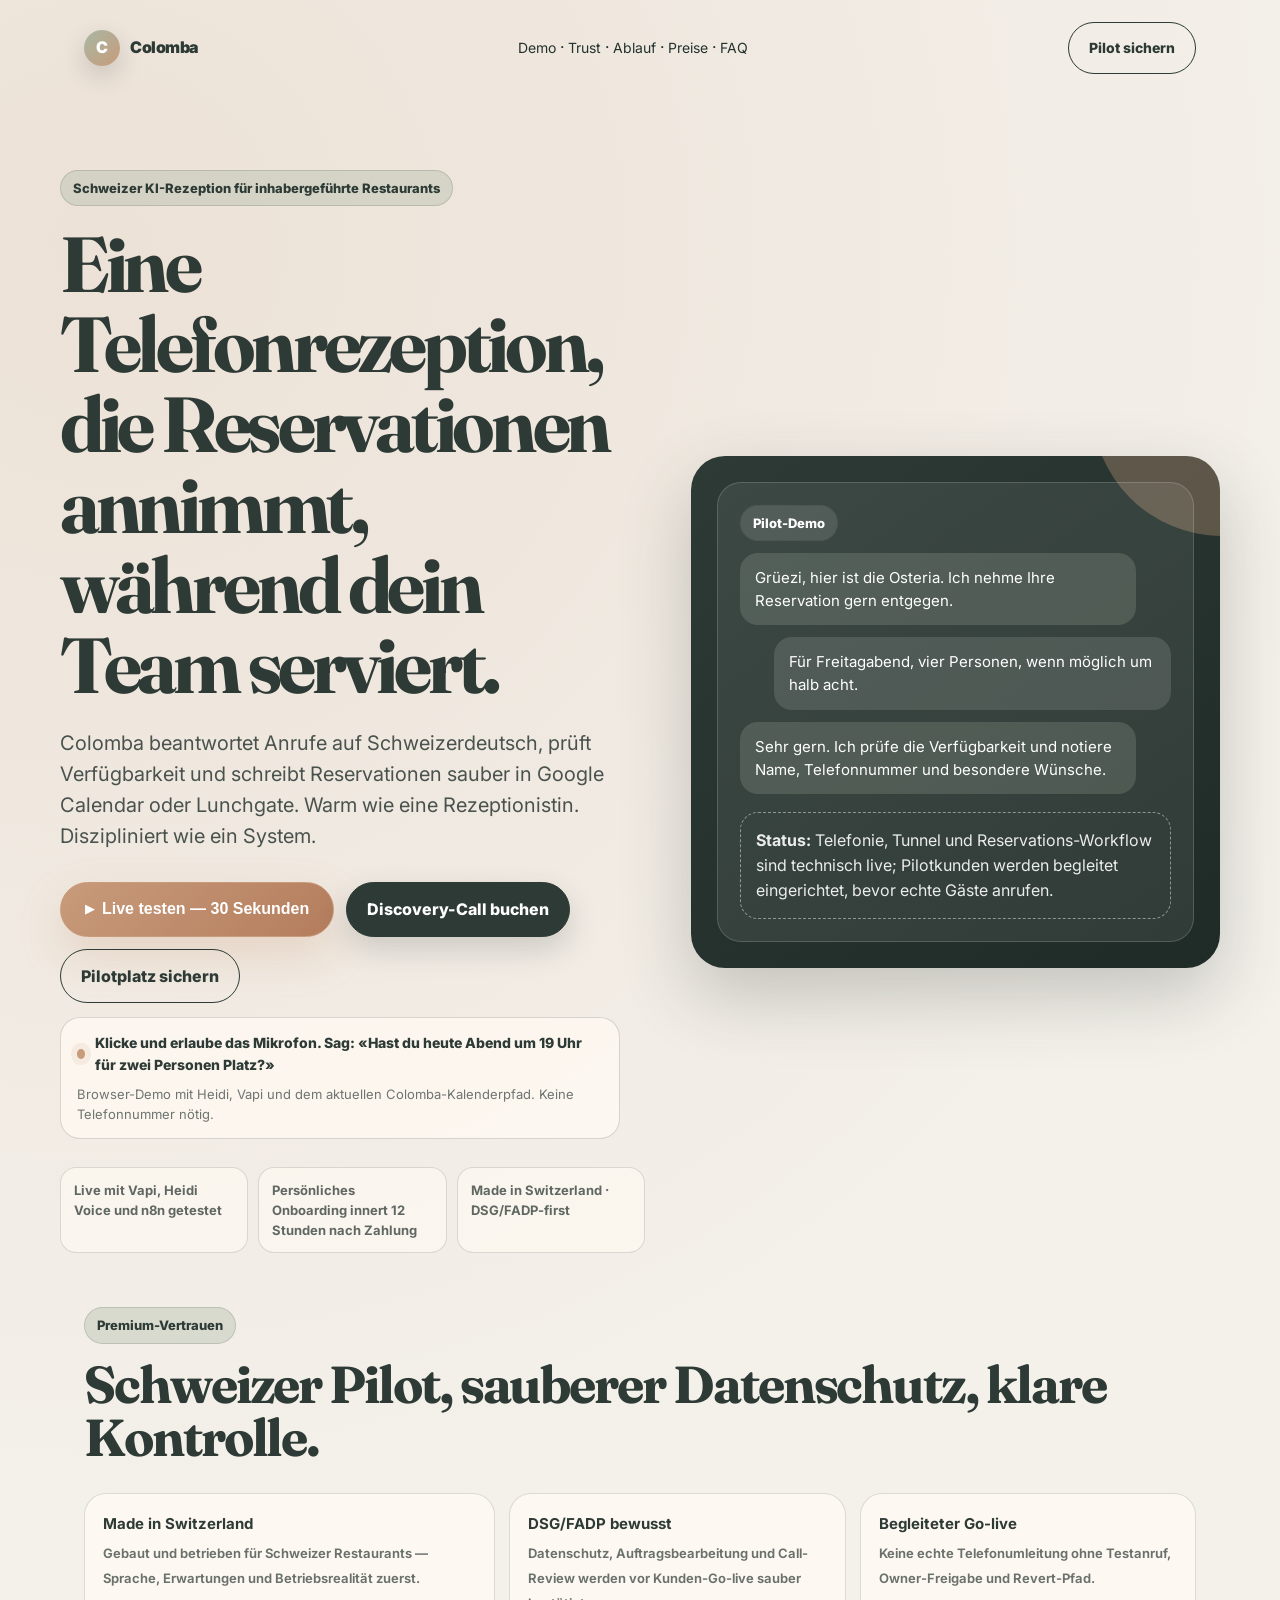
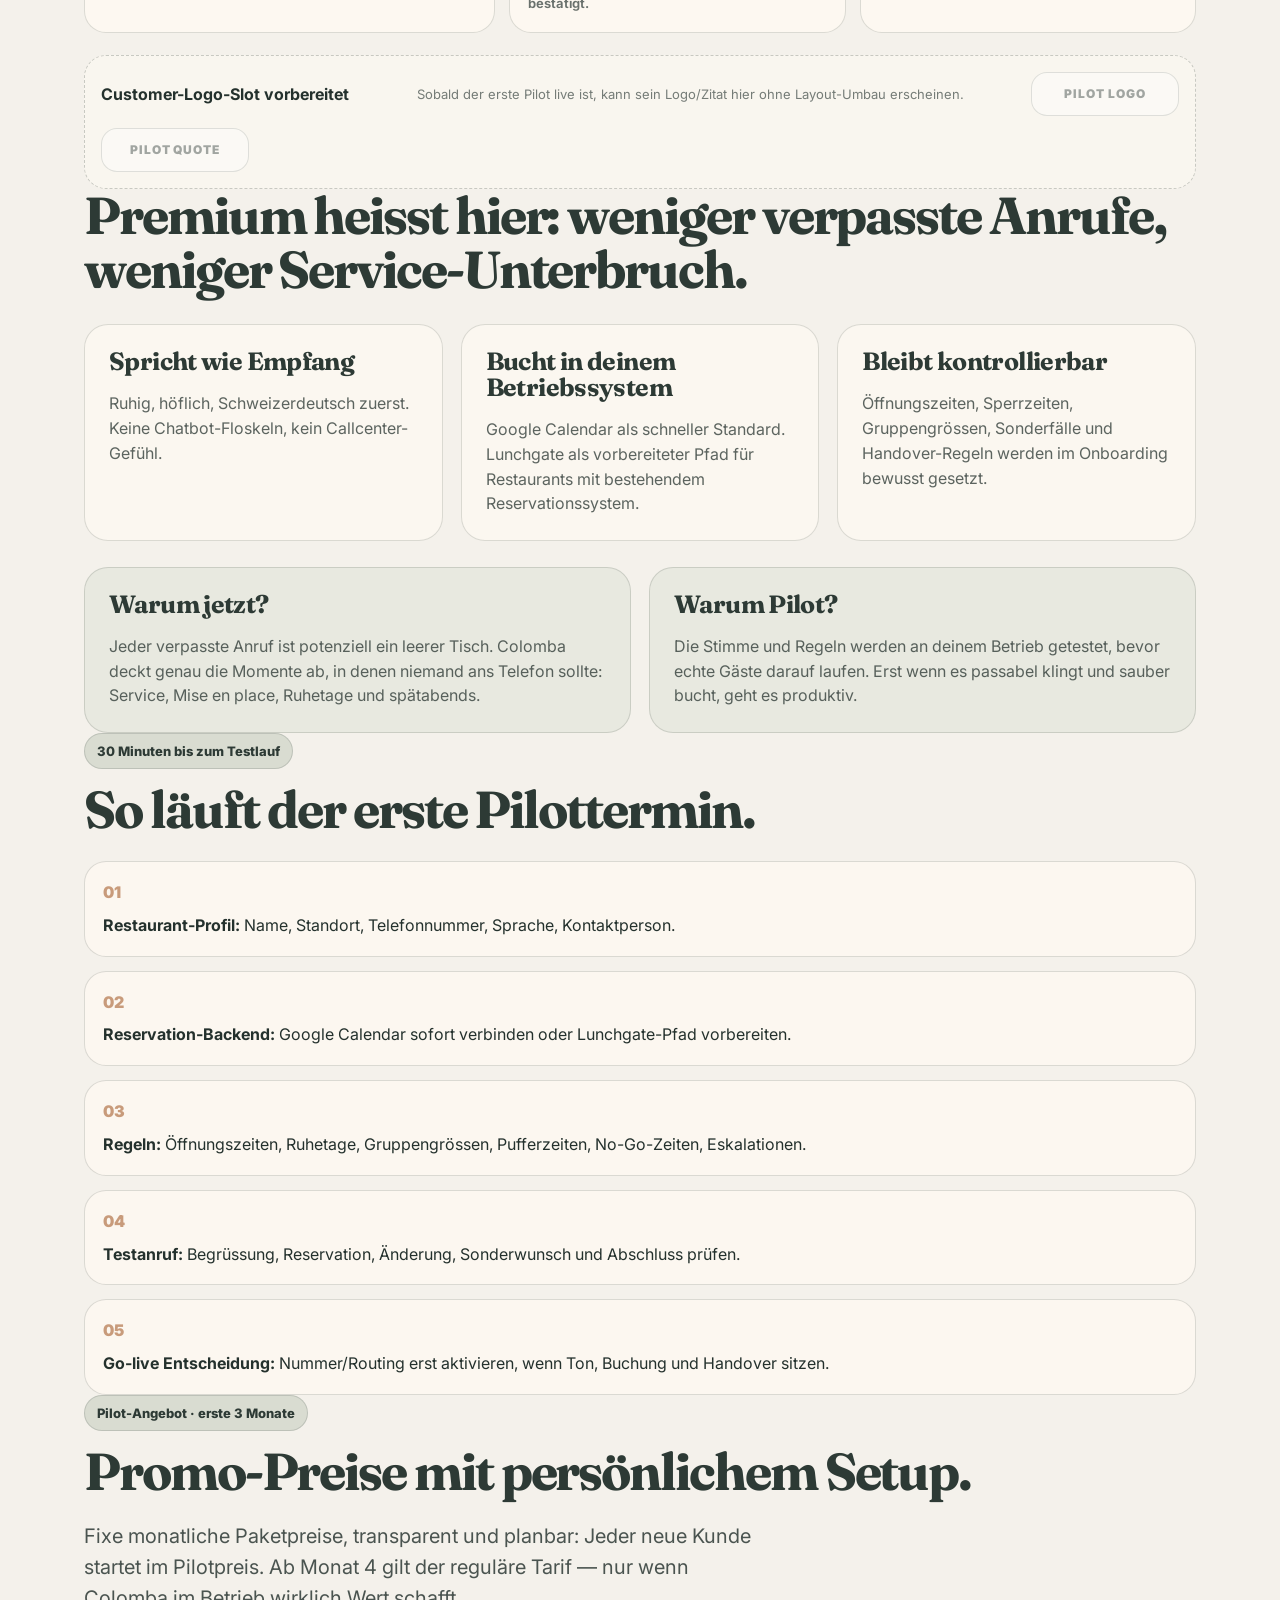
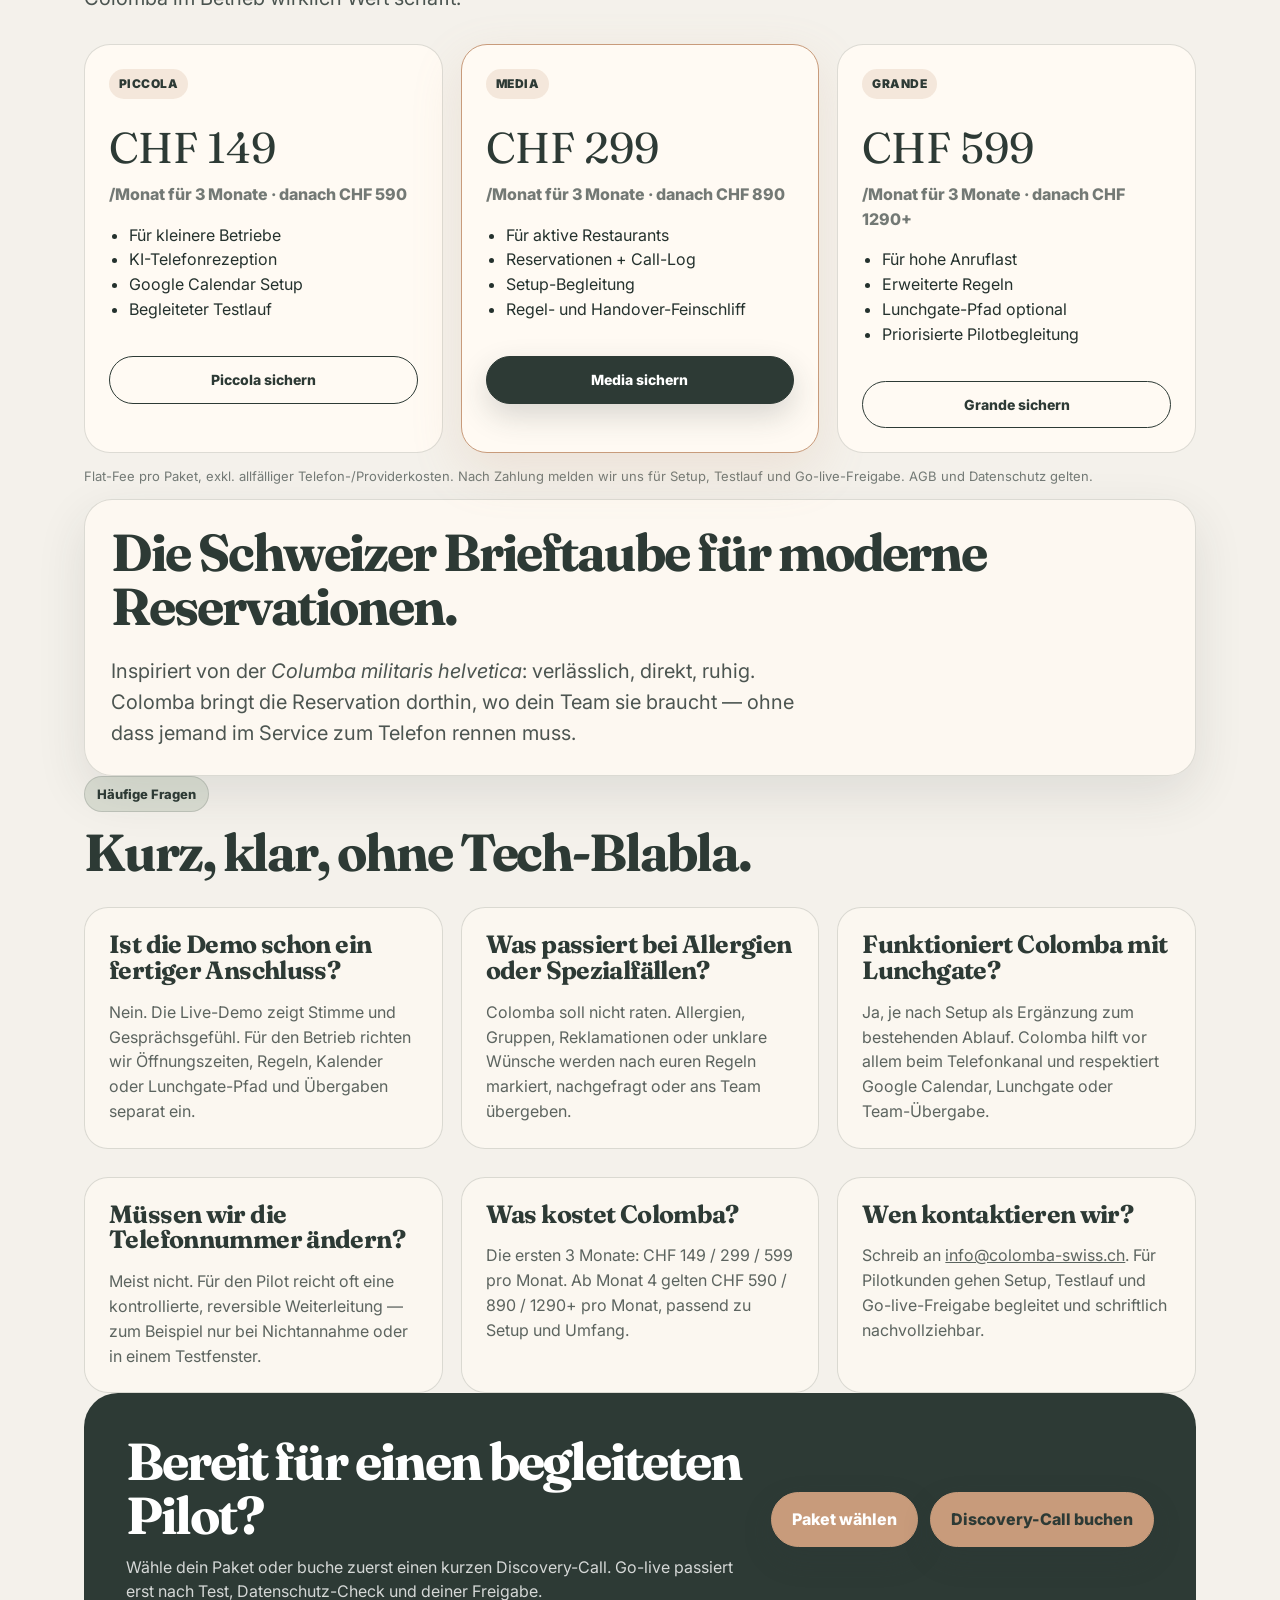
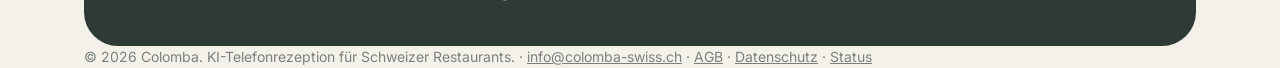
==== index.html @ 6e1f3db4 "Polish landing trust FAQ and pricing copy" ====
<!doctype html>
<html lang="de-CH">
<head>
  <meta charset="utf-8" />
  <meta name="viewport" content="width=device-width, initial-scale=1" />
  <title>Colomba — Premium KI-Telefonrezeption für Schweizer Restaurants</title>
  <meta name="description" content="Colomba nimmt Restaurant-Anrufe auf Schweizerdeutsch entgegen, prüft Verfügbarkeit und bucht Reservationen direkt in Google Calendar oder Lunchgate. Schweizer Premium-Pilot für Gastgeber." />
  <meta property="og:title" content="Colomba — Schweizer Telefonrezeption, die Reservationen annimmt" />
  <meta property="og:description" content="KI-Telefonrezeption für Schweizer Restaurants: Schweizerdeutsch, warm, direkt in deinen Kalender." />
  <meta property="og:type" content="website" />
  <link rel="preconnect" href="https://fonts.googleapis.com">
  <link rel="preconnect" href="https://fonts.gstatic.com" crossorigin>
  <link href="https://fonts.googleapis.com/css2?family=Fraunces:opsz,wght@9..144,600;9..144,700&family=Inter:wght@400;500;600;700;800&display=swap" rel="stylesheet">
  <style>
    :root{--sage:#A8B8A3;--terracotta:#C89B7B;--mist:#F4F1EB;--forest:#2D3A35;--ink:#24312d;--paper:#fffaf3;--line:rgba(45,58,53,.16);--gold:#d7b98a}
    *{box-sizing:border-box} html{scroll-behavior:smooth} body{margin:0;background:radial-gradient(circle at 8% 5%,rgba(200,155,123,.18),transparent 28%),var(--mist);color:var(--ink);font-family:Inter,system-ui,-apple-system,Segoe UI,sans-serif;line-height:1.55} a{color:inherit}.wrap{max-width:1160px;margin:0 auto;padding:0 24px}.nav{display:flex;align-items:center;justify-content:space-between;padding:22px 0}.brand{display:flex;gap:10px;align-items:center;font-weight:900;color:var(--forest);letter-spacing:-.03em}.mark{width:36px;height:36px;border-radius:50%;background:linear-gradient(135deg,var(--sage),var(--terracotta));display:grid;place-items:center;color:white;box-shadow:0 10px 24px rgba(45,58,53,.18)}.nav a{font-size:14px;text-decoration:none}.btn{display:inline-flex;align-items:center;justify-content:center;border:1px solid var(--forest);background:var(--forest);color:#fff;border-radius:999px;padding:14px 20px;font-weight:800;text-decoration:none;box-shadow:0 12px 30px rgba(45,58,53,.18)}.btn.secondary{background:transparent;color:var(--forest);box-shadow:none}.btn.light{background:var(--paper);color:var(--forest);border-color:var(--paper)}.hero{padding:74px 0 54px}.grid{display:grid;grid-template-columns:1.05fr .95fr;gap:46px;align-items:center}.eyebrow{display:inline-block;background:rgba(168,184,163,.36);border:1px solid var(--line);border-radius:999px;padding:7px 12px;font-weight:800;font-size:13px;color:var(--forest)}h1,h2,h3{font-family:Fraunces,Georgia,serif;color:var(--forest);line-height:1.03;margin:0}h1{font-size:clamp(44px,7vw,78px);letter-spacing:-.055em;margin-top:18px}h2{font-size:clamp(32px,4.5vw,52px);letter-spacing:-.04em}h3{font-size:25px;letter-spacing:-.025em}.lead{font-size:20px;max-width:690px;margin:22px 0 0;color:rgba(36,49,45,.82)}.actions{display:flex;gap:12px;flex-wrap:wrap;margin-top:30px}.trust{display:grid;grid-template-columns:repeat(3,1fr);gap:10px;margin-top:28px}.trust span{border:1px solid var(--line);background:rgba(255,250,243,.62);border-radius:16px;padding:12px 13px;font-size:13px;font-weight:700;color:rgba(36,49,45,.72)}.card{background:rgba(255,250,243,.78);border:1px solid var(--line);border-radius:28px;box-shadow:0 18px 50px rgba(45,58,53,.11);padding:26px}.phone{background:linear-gradient(145deg,var(--forest),#1f2b27);color:#fff;border-radius:34px;padding:26px;position:relative;overflow:hidden;box-shadow:0 28px 70px rgba(45,58,53,.24)}.phone:before{content:"";position:absolute;inset:-35% -25% auto auto;width:260px;height:260px;background:rgba(200,155,123,.34);border-radius:50%}.screen{position:relative;background:rgba(255,255,255,.08);border:1px solid rgba(255,255,255,.16);border-radius:24px;padding:22px}.bubble{padding:13px 15px;border-radius:18px;margin:12px 0;max-width:92%;font-size:15px}.bot{background:rgba(168,184,163,.22)}.guest{background:rgba(255,255,255,.12);margin-left:auto}.live{margin-top:18px;padding:15px;border:1px dashed rgba(255,255,255,.45);border-radius:18px;color:rgba(255,255,255,.9)}section{padding:58px 0}.split{display:grid;grid-template-columns:repeat(3,1fr);gap:18px;margin-top:28px}.feature{background:rgba(255,250,243,.66);border:1px solid var(--line);border-radius:24px;padding:24px}.feature p,.price p{margin-bottom:0;color:rgba(36,49,45,.74)}.proof{display:grid;grid-template-columns:1fr 1fr;gap:18px;margin-top:26px}.proof .feature{background:rgba(168,184,163,.15)}.pricing{display:grid;grid-template-columns:repeat(3,1fr);gap:18px;margin-top:30px}.price{background:var(--paper);border:1px solid var(--line);border-radius:26px;padding:24px;position:relative}.price .btn{width:100%;margin-top:18px;padding:12px 14px;font-size:14px}.price.pop{border-color:var(--terracotta);box-shadow:0 18px 50px rgba(200,155,123,.18)}.tag{display:inline-block;border-radius:999px;background:rgba(200,155,123,.2);padding:6px 10px;font-size:12px;font-weight:900;color:var(--forest);text-transform:uppercase;letter-spacing:.04em}.amount{font-family:Fraunces,Georgia,serif;font-size:43px;color:var(--forest);margin:16px 0 0}.after{font-weight:800;color:rgba(36,49,45,.64)}ul{padding-left:20px}.cta{background:var(--forest);color:#fff;border-radius:34px;padding:42px;display:grid;grid-template-columns:1fr auto;gap:24px;align-items:center}.cta h2{color:#fff}.cta p{color:rgba(255,255,255,.8);margin:12px 0 0}.cta .btn{background:var(--terracotta);border-color:var(--terracotta)}footer{padding:34px 0;color:rgba(36,49,45,.58);font-size:14px}.fine{font-size:13px;color:rgba(36,49,45,.62)}.steps{counter-reset:s;display:grid;gap:14px;margin-top:24px}.step{background:rgba(255,250,243,.7);border:1px solid var(--line);border-radius:22px;padding:18px}.step:before{counter-increment:s;content:"0" counter(s);font-weight:900;color:var(--terracotta);display:block;margin-bottom:8px}.trust-ribbon{display:grid;grid-template-columns:1.1fr .9fr .9fr;gap:14px;margin-top:28px}.trust-tile{border:1px solid var(--line);background:rgba(255,250,243,.8);border-radius:22px;padding:18px}.trust-tile strong{display:block;color:var(--forest);font-size:15px;margin-bottom:5px}.trust-tile span{font-size:13px;color:rgba(36,49,45,.68);font-weight:650}.logo-strip{margin-top:22px;border:1px dashed rgba(45,58,53,.24);background:rgba(255,250,243,.48);border-radius:22px;padding:16px;display:flex;gap:12px;align-items:center;justify-content:space-between;flex-wrap:wrap}.logo-slot{min-width:148px;min-height:44px;border-radius:16px;border:1px solid rgba(45,58,53,.14);display:grid;place-items:center;color:rgba(36,49,45,.42);font-weight:900;font-size:12px;text-transform:uppercase;letter-spacing:.08em;background:rgba(255,255,255,.4)}
    .demo-btn{background:linear-gradient(135deg,var(--terracotta),#b47d5d);border-color:var(--terracotta);gap:8px;padding:17px 24px;font-size:16px;box-shadow:0 18px 42px rgba(200,155,123,.28)}.demo-btn:before{content:"▶";font-size:12px}.demo-btn[disabled]{opacity:.68;cursor:not-allowed}.live-demo-panel{margin-top:14px;border:1px solid rgba(45,58,53,.18);background:rgba(255,250,243,.74);border-radius:20px;padding:14px 16px;max-width:560px}.live-demo-status{display:flex;align-items:center;gap:10px;font-size:14px;font-weight:800;color:var(--forest)}.live-demo-dot{width:10px;height:10px;border-radius:50%;background:var(--terracotta);box-shadow:0 0 0 6px rgba(200,155,123,.12)}.live-demo-panel[data-state="listening"] .live-demo-dot,.live-demo-panel[data-state="speaking"] .live-demo-dot{background:#3f8f6b;box-shadow:0 0 0 6px rgba(63,143,107,.15);animation:pulse 1.2s infinite}.live-demo-panel[data-state="error"] .live-demo-dot{background:#b96555}.live-demo-help{margin:8px 0 0;font-size:13px;color:rgba(36,49,45,.66)}.live-demo-stop{display:none;margin-top:10px;border:0;background:transparent;color:var(--forest);font-weight:900;text-decoration:underline;cursor:pointer}.live-demo-panel[data-active="true"] .live-demo-stop{display:inline-flex}@keyframes pulse{0%{transform:scale(.92);opacity:.72}50%{transform:scale(1.18);opacity:1}100%{transform:scale(.92);opacity:.72}}
@media(max-width:850px){.grid,.split,.pricing,.cta,.proof,.trust,.trust-ribbon{grid-template-columns:1fr}.nav{gap:14px}.navlinks{display:none}.hero{padding-top:36px}.cta{padding:28px}.wrap{padding:0 18px}}
  </style>
</head>
<body>
  <div class="wrap"><nav class="nav" aria-label="Navigation"><div class="brand"><span class="mark">C</span><span>Colomba</span></div><div class="navlinks"><a href="#demo">Demo</a> · <a href="#trust">Trust</a> · <a href="#ablauf">Ablauf</a> · <a href="#preise">Preise</a> · <a href="#faq">FAQ</a></div><a class="btn secondary" href="#preise">Pilot sichern</a></nav></div>
  <main>
    <header class="hero wrap"><div class="grid"><div><span class="eyebrow">Schweizer KI-Rezeption für inhabergeführte Restaurants</span><h1>Eine Telefonrezeption, die Reservationen annimmt, während dein Team serviert.</h1><p class="lead">Colomba beantwortet Anrufe auf Schweizerdeutsch, prüft Verfügbarkeit und schreibt Reservationen sauber in Google Calendar oder Lunchgate. Warm wie eine Rezeptionistin. Diszipliniert wie ein System.</p><div class="actions"><button class="btn demo-btn" id="heidi-demo-button" type="button" aria-controls="heidi-demo-panel">Live testen — 30 Sekunden</button><a class="btn" href="mailto:info@colomba-swiss.ch?subject=Discovery-Call%20Colomba">Discovery-Call buchen</a><a class="btn secondary" href="#preise">Pilotplatz sichern</a></div><div class="live-demo-panel" id="heidi-demo-panel" data-state="idle" data-active="false" aria-live="polite"><div class="live-demo-status"><span class="live-demo-dot" aria-hidden="true"></span><span id="heidi-demo-status">Klicke und erlaube das Mikrofon. Sag: «Hast du heute Abend um 19 Uhr für zwei Personen Platz?»</span></div><p class="live-demo-help" id="heidi-demo-help">Browser-Demo mit Heidi, Vapi und dem aktuellen Colomba-Kalenderpfad. Keine Telefonnummer nötig.</p><button class="live-demo-stop" id="heidi-demo-stop" type="button">Gespräch beenden</button></div><div class="trust"><span>Live mit Vapi, Heidi Voice und n8n getestet</span><span>Persönliches Onboarding innert 12 Stunden nach Zahlung</span><span>Made in Switzerland · DSG/FADP-first</span></div></div><div class="phone" id="demo"><div class="screen"><span class="eyebrow" style="background:rgba(255,255,255,.12);color:white">Pilot-Demo</span><div class="bubble bot">Grüezi, hier ist die Osteria. Ich nehme Ihre Reservation gern entgegen.</div><div class="bubble guest">Für Freitagabend, vier Personen, wenn möglich um halb acht.</div><div class="bubble bot">Sehr gern. Ich prüfe die Verfügbarkeit und notiere Name, Telefonnummer und besondere Wünsche.</div><div class="live"><strong>Status:</strong> Telefonie, Tunnel und Reservations-Workflow sind technisch live; Pilotkunden werden begleitet eingerichtet, bevor echte Gäste anrufen.</div></div></div></div></header>
    <section class="wrap" id="trust"><span class="eyebrow">Premium-Vertrauen</span><h2 style="margin-top:14px">Schweizer Pilot, sauberer Datenschutz, klare Kontrolle.</h2><div class="trust-ribbon"><div class="trust-tile"><strong>Made in Switzerland</strong><span>Gebaut und betrieben für Schweizer Restaurants — Sprache, Erwartungen und Betriebsrealität zuerst.</span></div><div class="trust-tile"><strong>DSG/FADP bewusst</strong><span>Datenschutz, Auftragsbearbeitung und Call-Review werden vor Kunden-Go-live sauber bestätigt.</span></div><div class="trust-tile"><strong>Begleiteter Go-live</strong><span>Keine echte Telefonumleitung ohne Testanruf, Owner-Freigabe und Revert-Pfad.</span></div></div><div class="logo-strip"><strong>Customer-Logo-Slot vorbereitet</strong><span class="fine">Sobald der erste Pilot live ist, kann sein Logo/Zitat hier ohne Layout-Umbau erscheinen.</span><div class="logo-slot">Pilot Logo</div><div class="logo-slot">Pilot Quote</div></div></section>
    <section class="wrap"><h2>Premium heisst hier: weniger verpasste Anrufe, weniger Service-Unterbruch.</h2><div class="split"><article class="feature"><h3>Spricht wie Empfang</h3><p>Ruhig, höflich, Schweizerdeutsch zuerst. Keine Chatbot-Floskeln, kein Callcenter-Gefühl.</p></article><article class="feature"><h3>Bucht in deinem Betriebssystem</h3><p>Google Calendar als schneller Standard. Lunchgate als vorbereiteter Pfad für Restaurants mit bestehendem Reservationssystem.</p></article><article class="feature"><h3>Bleibt kontrollierbar</h3><p>Öffnungszeiten, Sperrzeiten, Gruppengrössen, Sonderfälle und Handover-Regeln werden im Onboarding bewusst gesetzt.</p></article></div><div class="proof"><article class="feature"><h3>Warum jetzt?</h3><p>Jeder verpasste Anruf ist potenziell ein leerer Tisch. Colomba deckt genau die Momente ab, in denen niemand ans Telefon sollte: Service, Mise en place, Ruhetage und spätabends.</p></article><article class="feature"><h3>Warum Pilot?</h3><p>Die Stimme und Regeln werden an deinem Betrieb getestet, bevor echte Gäste darauf laufen. Erst wenn es passabel klingt und sauber bucht, geht es produktiv.</p></article></div></section>
    <section class="wrap" id="ablauf"><span class="eyebrow">30 Minuten bis zum Testlauf</span><h2 style="margin-top:14px">So läuft der erste Pilottermin.</h2><div class="steps"><div class="step"><strong>Restaurant-Profil:</strong> Name, Standort, Telefonnummer, Sprache, Kontaktperson.</div><div class="step"><strong>Reservation-Backend:</strong> Google Calendar sofort verbinden oder Lunchgate-Pfad vorbereiten.</div><div class="step"><strong>Regeln:</strong> Öffnungszeiten, Ruhetage, Gruppengrössen, Pufferzeiten, No-Go-Zeiten, Eskalationen.</div><div class="step"><strong>Testanruf:</strong> Begrüssung, Reservation, Änderung, Sonderwunsch und Abschluss prüfen.</div><div class="step"><strong>Go-live Entscheidung:</strong> Nummer/Routing erst aktivieren, wenn Ton, Buchung und Handover sitzen.</div></div></section>
    <section class="wrap" id="preise"><span class="eyebrow">Pilot-Angebot · erste 3 Monate</span><h2 style="margin-top:14px">Promo-Preise mit persönlichem Setup.</h2><p class="lead">Fixe monatliche Paketpreise, transparent und planbar: Jeder neue Kunde startet im Pilotpreis. Ab Monat 4 gilt der reguläre Tarif — nur wenn Colomba im Betrieb wirklich Wert schafft.</p><div class="pricing"><article class="price"><span class="tag">Piccola</span><div class="amount">CHF 149</div><div class="after">/Monat für 3 Monate · danach CHF 590</div><ul><li>Für kleinere Betriebe</li><li>KI-Telefonrezeption</li><li>Google Calendar Setup</li><li>Begleiteter Testlauf</li></ul><a class="btn secondary" href="https://buy.stripe.com/7sYcN5gR2aaqaNc4cI1gs0e" target="_blank" rel="noopener">Piccola sichern</a></article><article class="price pop"><span class="tag">Media</span><div class="amount">CHF 299</div><div class="after">/Monat für 3 Monate · danach CHF 890</div><ul><li>Für aktive Restaurants</li><li>Reservationen + Call-Log</li><li>Setup-Begleitung</li><li>Regel- und Handover-Feinschliff</li></ul><a class="btn" href="https://buy.stripe.com/5kQeVdeIU2HY08yaB61gs0f" target="_blank" rel="noopener">Media sichern</a></article><article class="price"><span class="tag">Grande</span><div class="amount">CHF 599</div><div class="after">/Monat für 3 Monate · danach CHF 1290+</div><ul><li>Für hohe Anruflast</li><li>Erweiterte Regeln</li><li>Lunchgate-Pfad optional</li><li>Priorisierte Pilotbegleitung</li></ul><a class="btn secondary" href="https://buy.stripe.com/14AdR9dEQeqG2gG10w1gs0g" target="_blank" rel="noopener">Grande sichern</a></article></div><p class="fine">Flat-Fee pro Paket, exkl. allfälliger Telefon-/Providerkosten. Nach Zahlung melden wir uns für Setup, Testlauf und Go-live-Freigabe. AGB und Datenschutz gelten.</p></section>
    <section class="wrap"><div class="card"><h2>Die Schweizer Brieftaube für moderne Reservationen.</h2><p class="lead">Inspiriert von der <em>Columba militaris helvetica</em>: verlässlich, direkt, ruhig. Colomba bringt die Reservation dorthin, wo dein Team sie braucht — ohne dass jemand im Service zum Telefon rennen muss.</p></div></section>
    <section class="wrap" id="faq"><span class="eyebrow">Häufige Fragen</span><h2 style="margin-top:14px">Kurz, klar, ohne Tech-Blabla.</h2><div class="split"><article class="feature"><h3>Ist die Demo schon ein fertiger Anschluss?</h3><p>Nein. Die Live-Demo zeigt Stimme und Gesprächsgefühl. Für den Betrieb richten wir Öffnungszeiten, Regeln, Kalender oder Lunchgate-Pfad und Übergaben separat ein.</p></article><article class="feature"><h3>Was passiert bei Allergien oder Spezialfällen?</h3><p>Colomba soll nicht raten. Allergien, Gruppen, Reklamationen oder unklare Wünsche werden nach euren Regeln markiert, nachgefragt oder ans Team übergeben.</p></article><article class="feature"><h3>Funktioniert Colomba mit Lunchgate?</h3><p>Ja, je nach Setup als Ergänzung zum bestehenden Ablauf. Colomba hilft vor allem beim Telefonkanal und respektiert Google Calendar, Lunchgate oder Team-Übergabe.</p></article></div><div class="split"><article class="feature"><h3>Müssen wir die Telefonnummer ändern?</h3><p>Meist nicht. Für den Pilot reicht oft eine kontrollierte, reversible Weiterleitung — zum Beispiel nur bei Nichtannahme oder in einem Testfenster.</p></article><article class="feature"><h3>Was kostet Colomba?</h3><p>Die ersten 3 Monate: CHF 149 / 299 / 599 pro Monat. Ab Monat 4 gelten CHF 590 / 890 / 1290+ pro Monat, passend zu Setup und Umfang.</p></article><article class="feature"><h3>Wen kontaktieren wir?</h3><p>Schreib an <a href="mailto:info@colomba-swiss.ch">info@colomba-swiss.ch</a>. Für Pilotkunden gehen Setup, Testlauf und Go-live-Freigabe begleitet und schriftlich nachvollziehbar.</p></article></div></section>

    <section class="wrap" id="signup"><div class="cta"><div><h2>Bereit für einen begleiteten Pilot?</h2><p>Wähle dein Paket oder buche zuerst einen kurzen Discovery-Call. Go-live passiert erst nach Test, Datenschutz-Check und deiner Freigabe.</p></div><div style="display:flex;gap:12px;flex-wrap:wrap"><a class="btn" href="#preise">Paket wählen</a><a class="btn light" href="mailto:info@colomba-swiss.ch?subject=Discovery-Call%20Colomba">Discovery-Call buchen</a></div></div></section>
  </main>
  <footer class="wrap">© 2026 Colomba. KI-Telefonrezeption für Schweizer Restaurants. · <a href="mailto:info@colomba-swiss.ch">info@colomba-swiss.ch</a> · <a href="/terms.html">AGB</a> · <a href="/privacy.html">Datenschutz</a> · <a href="/status.json">Status</a></footer>

  <script type="module">
    const heidiDemo = {
      publicKey: "8d065b4e-8f73-4b01-955c-3bca8c531499",
      assistantId: "630471c0-3dcd-49b3-8314-a276550b9c93",
      sdkUrl: "https://esm.sh/@vapi-ai/web@2.5.2?bundle"
    };
    const panel = document.getElementById("heidi-demo-panel");
    const button = document.getElementById("heidi-demo-button");
    const stopButton = document.getElementById("heidi-demo-stop");
    const statusText = document.getElementById("heidi-demo-status");
    const helpText = document.getElementById("heidi-demo-help");
    let vapi = null;
    let active = false;
    const setDemoState = (state, message, help, isActive = active) => {
      panel.dataset.state = state;
      panel.dataset.active = String(isActive);
      statusText.textContent = message;
      if (help) helpText.textContent = help;
      button.disabled = state === "loading";
      button.textContent = isActive ? "Demo läuft — Gespräch beenden" : "Live testen — 30 Sekunden";
    };
    const fallback = () => {
      active = false;
      setDemoState("error", "Demo kommt gleich wieder online.", "Falls dein Browser kein Mikrofon freigibt: info@colomba-swiss.ch — wir schalten dir die Live-Demo persönlich frei.", false);
    };
    const loadVapi = async () => {
      if (!window.isSecureContext || !navigator.mediaDevices?.getUserMedia) throw new Error("MicrophoneUnavailable");
      const module = await import(heidiDemo.sdkUrl);
      const Vapi = module.default;
      const client = new Vapi(heidiDemo.publicKey);
      client.on("call-start", () => {
        active = true;
        setDemoState("listening", "Heidi ist verbunden und hört zu.", "Frag nach einem Tisch — zum Beispiel heute um 19 Uhr für zwei Personen.", true);
      });
      client.on("speech-start", () => setDemoState("speaking", "Heidi antwortet gerade.", "Du kannst danach direkt weiterreden.", true));
      client.on("speech-end", () => setDemoState("listening", "Heidi hört wieder zu.", "Frag nach Verfügbarkeit, Uhrzeit oder einer Reservation.", true));
      client.on("call-end", () => {
        active = false;
        setDemoState("idle", "Demo beendet. Du kannst Heidi jederzeit erneut testen.", "Für echte Pilotkunden wird der Ablauf im Onboarding auf deinen Betrieb eingestellt.", false);
      });
      client.on("error", fallback);
      return client;
    };
    const startDemo = async () => {
      if (active && vapi) { vapi.stop(); return; }
      setDemoState("loading", "Mikrofon wird geöffnet…", "Bitte Browser-Mikrofon erlauben, wenn die Abfrage erscheint.", false);
      try {
        vapi ||= await loadVapi();
        await vapi.start(heidiDemo.assistantId, { variableValues: { source: "landing_web_demo", locale: "de-CH" } });
      } catch (_) { fallback(); }
    };
    button?.addEventListener("click", startDemo);
    stopButton?.addEventListener("click", () => vapi?.stop());
    window.addEventListener("pagehide", () => { try { vapi?.stop(); } catch (_) {} });
  </script>
</body></html>
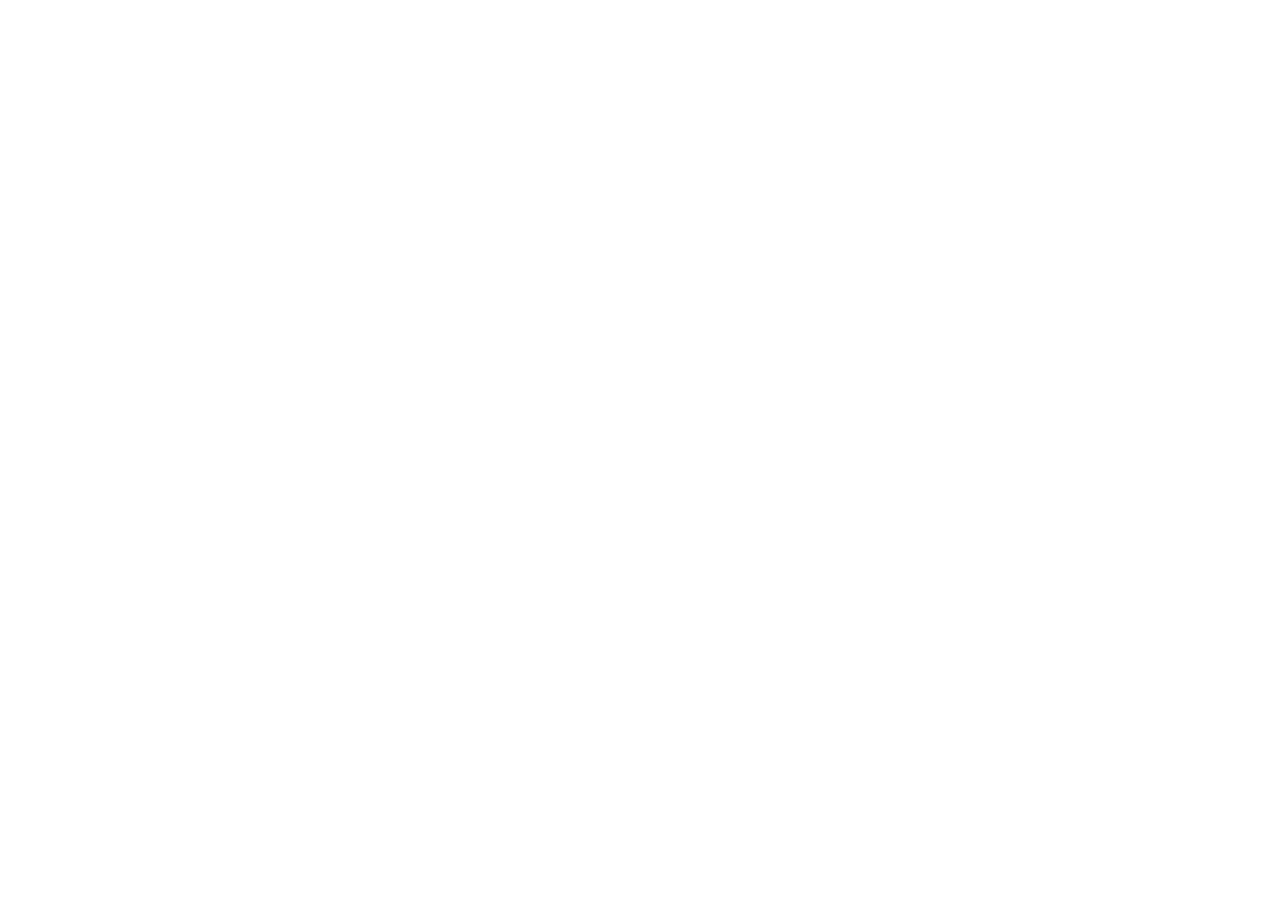
==== commit a4d3e37b: "Take site content offline; serve bare placeholder (temporary hold) Replace the marketing site with a" ====
--- a/index.html
+++ b/index.html
@@ -1,91 +1,10 @@
 <!doctype html>
-<html lang="de-CH">
+<html lang="en">
 <head>
-  <meta charset="utf-8" />
-  <meta name="viewport" content="width=device-width, initial-scale=1" />
-  <title>Colomba — Premium KI-Telefonrezeption für Schweizer Restaurants</title>
-  <meta name="description" content="Colomba nimmt Restaurant-Anrufe auf Schweizerdeutsch entgegen, prüft Verfügbarkeit und bucht Reservationen direkt in Google Calendar oder Lunchgate. Schweizer Premium-Pilot für Gastgeber." />
-  <meta property="og:title" content="Colomba — Schweizer Telefonrezeption, die Reservationen annimmt" />
-  <meta property="og:description" content="KI-Telefonrezeption für Schweizer Restaurants: Schweizerdeutsch, warm, direkt in deinen Kalender." />
-  <meta property="og:type" content="website" />
-  <link rel="preconnect" href="https://fonts.googleapis.com">
-  <link rel="preconnect" href="https://fonts.gstatic.com" crossorigin>
-  <link href="https://fonts.googleapis.com/css2?family=Fraunces:opsz,wght@9..144,600;9..144,700&family=Inter:wght@400;500;600;700;800&display=swap" rel="stylesheet">
-  <style>
-    :root{--sage:#A8B8A3;--terracotta:#C89B7B;--mist:#F4F1EB;--forest:#2D3A35;--ink:#24312d;--paper:#fffaf3;--line:rgba(45,58,53,.16);--gold:#d7b98a}
-    *{box-sizing:border-box} html{scroll-behavior:smooth} body{margin:0;background:radial-gradient(circle at 8% 5%,rgba(200,155,123,.18),transparent 28%),var(--mist);color:var(--ink);font-family:Inter,system-ui,-apple-system,Segoe UI,sans-serif;line-height:1.55} a{color:inherit}.wrap{max-width:1160px;margin:0 auto;padding:0 24px}.nav{display:flex;align-items:center;justify-content:space-between;padding:22px 0}.brand{display:flex;gap:10px;align-items:center;font-weight:900;color:var(--forest);letter-spacing:-.03em}.mark{width:36px;height:36px;border-radius:50%;background:linear-gradient(135deg,var(--sage),var(--terracotta));display:grid;place-items:center;color:white;box-shadow:0 10px 24px rgba(45,58,53,.18)}.nav a{font-size:14px;text-decoration:none}.btn{display:inline-flex;align-items:center;justify-content:center;border:1px solid var(--forest);background:var(--forest);color:#fff;border-radius:999px;padding:14px 20px;font-weight:800;text-decoration:none;box-shadow:0 12px 30px rgba(45,58,53,.18)}.btn.secondary{background:transparent;color:var(--forest);box-shadow:none}.btn.light{background:var(--paper);color:var(--forest);border-color:var(--paper)}.hero{padding:74px 0 54px}.grid{display:grid;grid-template-columns:1.05fr .95fr;gap:46px;align-items:center}.eyebrow{display:inline-block;background:rgba(168,184,163,.36);border:1px solid var(--line);border-radius:999px;padding:7px 12px;font-weight:800;font-size:13px;color:var(--forest)}h1,h2,h3{font-family:Fraunces,Georgia,serif;color:var(--forest);line-height:1.03;margin:0}h1{font-size:clamp(44px,7vw,78px);letter-spacing:-.055em;margin-top:18px}h2{font-size:clamp(32px,4.5vw,52px);letter-spacing:-.04em}h3{font-size:25px;letter-spacing:-.025em}.lead{font-size:20px;max-width:690px;margin:22px 0 0;color:rgba(36,49,45,.82)}.actions{display:flex;gap:12px;flex-wrap:wrap;margin-top:30px}.trust{display:grid;grid-template-columns:repeat(3,1fr);gap:10px;margin-top:28px}.trust span{border:1px solid var(--line);background:rgba(255,250,243,.62);border-radius:16px;padding:12px 13px;font-size:13px;font-weight:700;color:rgba(36,49,45,.72)}.card{background:rgba(255,250,243,.78);border:1px solid var(--line);border-radius:28px;box-shadow:0 18px 50px rgba(45,58,53,.11);padding:26px}.phone{background:linear-gradient(145deg,var(--forest),#1f2b27);color:#fff;border-radius:34px;padding:26px;position:relative;overflow:hidden;box-shadow:0 28px 70px rgba(45,58,53,.24)}.phone:before{content:"";position:absolute;inset:-35% -25% auto auto;width:260px;height:260px;background:rgba(200,155,123,.34);border-radius:50%}.screen{position:relative;background:rgba(255,255,255,.08);border:1px solid rgba(255,255,255,.16);border-radius:24px;padding:22px}.bubble{padding:13px 15px;border-radius:18px;margin:12px 0;max-width:92%;font-size:15px}.bot{background:rgba(168,184,163,.22)}.guest{background:rgba(255,255,255,.12);margin-left:auto}.live{margin-top:18px;padding:15px;border:1px dashed rgba(255,255,255,.45);border-radius:18px;color:rgba(255,255,255,.9)}section{padding:58px 0}.split{display:grid;grid-template-columns:repeat(3,1fr);gap:18px;margin-top:28px}.feature{background:rgba(255,250,243,.66);border:1px solid var(--line);border-radius:24px;padding:24px}.feature p,.price p{margin-bottom:0;color:rgba(36,49,45,.74)}.proof{display:grid;grid-template-columns:1fr 1fr;gap:18px;margin-top:26px}.proof .feature{background:rgba(168,184,163,.15)}.pricing{display:grid;grid-template-columns:repeat(3,1fr);gap:18px;margin-top:30px}.price{background:var(--paper);border:1px solid var(--line);border-radius:26px;padding:24px;position:relative}.price .btn{width:100%;margin-top:18px;padding:12px 14px;font-size:14px}.price.pop{border-color:var(--terracotta);box-shadow:0 18px 50px rgba(200,155,123,.18)}.tag{display:inline-block;border-radius:999px;background:rgba(200,155,123,.2);padding:6px 10px;font-size:12px;font-weight:900;color:var(--forest);text-transform:uppercase;letter-spacing:.04em}.amount{font-family:Fraunces,Georgia,serif;font-size:43px;color:var(--forest);margin:16px 0 0}.after{font-weight:800;color:rgba(36,49,45,.64)}ul{padding-left:20px}.cta{background:var(--forest);color:#fff;border-radius:34px;padding:42px;display:grid;grid-template-columns:1fr auto;gap:24px;align-items:center}.cta h2{color:#fff}.cta p{color:rgba(255,255,255,.8);margin:12px 0 0}.cta .btn{background:var(--terracotta);border-color:var(--terracotta)}footer{padding:34px 0;color:rgba(36,49,45,.58);font-size:14px}.fine{font-size:13px;color:rgba(36,49,45,.62)}.steps{counter-reset:s;display:grid;gap:14px;margin-top:24px}.step{background:rgba(255,250,243,.7);border:1px solid var(--line);border-radius:22px;padding:18px}.step:before{counter-increment:s;content:"0" counter(s);font-weight:900;color:var(--terracotta);display:block;margin-bottom:8px}.trust-ribbon{display:grid;grid-template-columns:1.1fr .9fr .9fr;gap:14px;margin-top:28px}.trust-tile{border:1px solid var(--line);background:rgba(255,250,243,.8);border-radius:22px;padding:18px}.trust-tile strong{display:block;color:var(--forest);font-size:15px;margin-bottom:5px}.trust-tile span{font-size:13px;color:rgba(36,49,45,.68);font-weight:650}.logo-strip{margin-top:22px;border:1px dashed rgba(45,58,53,.24);background:rgba(255,250,243,.48);border-radius:22px;padding:16px;display:flex;gap:12px;align-items:center;justify-content:space-between;flex-wrap:wrap}.logo-slot{min-width:148px;min-height:44px;border-radius:16px;border:1px solid rgba(45,58,53,.14);display:grid;place-items:center;color:rgba(36,49,45,.42);font-weight:900;font-size:12px;text-transform:uppercase;letter-spacing:.08em;background:rgba(255,255,255,.4)}
-    .demo-btn{background:linear-gradient(135deg,var(--terracotta),#b47d5d);border-color:var(--terracotta);gap:8px;padding:17px 24px;font-size:16px;box-shadow:0 18px 42px rgba(200,155,123,.28)}.demo-btn:before{content:"▶";font-size:12px}.demo-btn[disabled]{opacity:.68;cursor:not-allowed}.live-demo-panel{margin-top:14px;border:1px solid rgba(45,58,53,.18);background:rgba(255,250,243,.74);border-radius:20px;padding:14px 16px;max-width:560px}.live-demo-status{display:flex;align-items:center;gap:10px;font-size:14px;font-weight:800;color:var(--forest)}.live-demo-dot{width:10px;height:10px;border-radius:50%;background:var(--terracotta);box-shadow:0 0 0 6px rgba(200,155,123,.12)}.live-demo-panel[data-state="listening"] .live-demo-dot,.live-demo-panel[data-state="speaking"] .live-demo-dot{background:#3f8f6b;box-shadow:0 0 0 6px rgba(63,143,107,.15);animation:pulse 1.2s infinite}.live-demo-panel[data-state="error"] .live-demo-dot{background:#b96555}.live-demo-help{margin:8px 0 0;font-size:13px;color:rgba(36,49,45,.66)}.live-demo-stop{display:none;margin-top:10px;border:0;background:transparent;color:var(--forest);font-weight:900;text-decoration:underline;cursor:pointer}.live-demo-panel[data-active="true"] .live-demo-stop{display:inline-flex}@keyframes pulse{0%{transform:scale(.92);opacity:.72}50%{transform:scale(1.18);opacity:1}100%{transform:scale(.92);opacity:.72}}
-@media(max-width:850px){.grid,.split,.pricing,.cta,.proof,.trust,.trust-ribbon{grid-template-columns:1fr}.nav{gap:14px}.navlinks{display:none}.hero{padding-top:36px}.cta{padding:28px}.wrap{padding:0 18px}}
-  </style>
+<meta charset="utf-8">
+<meta name="viewport" content="width=device-width, initial-scale=1">
+<meta name="robots" content="noindex, nofollow">
+<title></title>
 </head>
-<body>
-  <div class="wrap"><nav class="nav" aria-label="Navigation"><div class="brand"><span class="mark">C</span><span>Colomba</span></div><div class="navlinks"><a href="#demo">Demo</a> · <a href="#trust">Trust</a> · <a href="#ablauf">Ablauf</a> · <a href="#preise">Preise</a> · <a href="#faq">FAQ</a></div><a class="btn secondary" href="#preise">Pilot sichern</a></nav></div>
-  <main>
-    <header class="hero wrap"><div class="grid"><div><span class="eyebrow">Schweizer KI-Rezeption für inhabergeführte Restaurants</span><h1>Eine Telefonrezeption, die Reservationen annimmt, während dein Team serviert.</h1><p class="lead">Colomba beantwortet Anrufe auf Schweizerdeutsch, prüft Verfügbarkeit und schreibt Reservationen sauber in Google Calendar oder Lunchgate. Warm wie eine Rezeptionistin. Diszipliniert wie ein System.</p><div class="actions"><button class="btn demo-btn" id="heidi-demo-button" type="button" aria-controls="heidi-demo-panel">Live testen — 30 Sekunden</button><a class="btn" href="mailto:info@colomba-swiss.ch?subject=Discovery-Call%20Colomba">Discovery-Call buchen</a><a class="btn secondary" href="#preise">Pilotplatz sichern</a></div><div class="live-demo-panel" id="heidi-demo-panel" data-state="idle" data-active="false" aria-live="polite"><div class="live-demo-status"><span class="live-demo-dot" aria-hidden="true"></span><span id="heidi-demo-status">Klicke und erlaube das Mikrofon. Sag: «Hast du heute Abend um 19 Uhr für zwei Personen Platz?»</span></div><p class="live-demo-help" id="heidi-demo-help">Browser-Demo mit Heidi, Vapi und dem aktuellen Colomba-Kalenderpfad. Keine Telefonnummer nötig.</p><button class="live-demo-stop" id="heidi-demo-stop" type="button">Gespräch beenden</button></div><div class="trust"><span>Live mit Vapi, Heidi Voice und n8n getestet</span><span>Persönliches Onboarding innert 12 Stunden nach Zahlung</span><span>Made in Switzerland · DSG/FADP-first</span></div></div><div class="phone" id="demo"><div class="screen"><span class="eyebrow" style="background:rgba(255,255,255,.12);color:white">Pilot-Demo</span><div class="bubble bot">Grüezi, hier ist die Osteria. Ich nehme Ihre Reservation gern entgegen.</div><div class="bubble guest">Für Freitagabend, vier Personen, wenn möglich um halb acht.</div><div class="bubble bot">Sehr gern. Ich prüfe die Verfügbarkeit und notiere Name, Telefonnummer und besondere Wünsche.</div><div class="live"><strong>Status:</strong> Telefonie, Tunnel und Reservations-Workflow sind technisch live; Pilotkunden werden begleitet eingerichtet, bevor echte Gäste anrufen.</div></div></div></div></header>
-    <section class="wrap" id="trust"><span class="eyebrow">Premium-Vertrauen</span><h2 style="margin-top:14px">Schweizer Pilot, sauberer Datenschutz, klare Kontrolle.</h2><div class="trust-ribbon"><div class="trust-tile"><strong>Made in Switzerland</strong><span>Gebaut und betrieben für Schweizer Restaurants — Sprache, Erwartungen und Betriebsrealität zuerst.</span></div><div class="trust-tile"><strong>DSG/FADP bewusst</strong><span>Datenschutz, Auftragsbearbeitung und Call-Review werden vor Kunden-Go-live sauber bestätigt.</span></div><div class="trust-tile"><strong>Begleiteter Go-live</strong><span>Keine echte Telefonumleitung ohne Testanruf, Owner-Freigabe und Revert-Pfad.</span></div></div><div class="logo-strip"><strong>Customer-Logo-Slot vorbereitet</strong><span class="fine">Sobald der erste Pilot live ist, kann sein Logo/Zitat hier ohne Layout-Umbau erscheinen.</span><div class="logo-slot">Pilot Logo</div><div class="logo-slot">Pilot Quote</div></div></section>
-    <section class="wrap"><h2>Premium heisst hier: weniger verpasste Anrufe, weniger Service-Unterbruch.</h2><div class="split"><article class="feature"><h3>Spricht wie Empfang</h3><p>Ruhig, höflich, Schweizerdeutsch zuerst. Keine Chatbot-Floskeln, kein Callcenter-Gefühl.</p></article><article class="feature"><h3>Bucht in deinem Betriebssystem</h3><p>Google Calendar als schneller Standard. Lunchgate als vorbereiteter Pfad für Restaurants mit bestehendem Reservationssystem.</p></article><article class="feature"><h3>Bleibt kontrollierbar</h3><p>Öffnungszeiten, Sperrzeiten, Gruppengrössen, Sonderfälle und Handover-Regeln werden im Onboarding bewusst gesetzt.</p></article></div><div class="proof"><article class="feature"><h3>Warum jetzt?</h3><p>Jeder verpasste Anruf ist potenziell ein leerer Tisch. Colomba deckt genau die Momente ab, in denen niemand ans Telefon sollte: Service, Mise en place, Ruhetage und spätabends.</p></article><article class="feature"><h3>Warum Pilot?</h3><p>Die Stimme und Regeln werden an deinem Betrieb getestet, bevor echte Gäste darauf laufen. Erst wenn es passabel klingt und sauber bucht, geht es produktiv.</p></article></div></section>
-    <section class="wrap" id="ablauf"><span class="eyebrow">30 Minuten bis zum Testlauf</span><h2 style="margin-top:14px">So läuft der erste Pilottermin.</h2><div class="steps"><div class="step"><strong>Restaurant-Profil:</strong> Name, Standort, Telefonnummer, Sprache, Kontaktperson.</div><div class="step"><strong>Reservation-Backend:</strong> Google Calendar sofort verbinden oder Lunchgate-Pfad vorbereiten.</div><div class="step"><strong>Regeln:</strong> Öffnungszeiten, Ruhetage, Gruppengrössen, Pufferzeiten, No-Go-Zeiten, Eskalationen.</div><div class="step"><strong>Testanruf:</strong> Begrüssung, Reservation, Änderung, Sonderwunsch und Abschluss prüfen.</div><div class="step"><strong>Go-live Entscheidung:</strong> Nummer/Routing erst aktivieren, wenn Ton, Buchung und Handover sitzen.</div></div></section>
-    <section class="wrap" id="preise"><span class="eyebrow">Pilot-Angebot · erste 3 Monate</span><h2 style="margin-top:14px">Promo-Preise mit persönlichem Setup.</h2><p class="lead">Fixe monatliche Paketpreise, transparent und planbar: Jeder neue Kunde startet im Pilotpreis. Ab Monat 4 gilt der reguläre Tarif — nur wenn Colomba im Betrieb wirklich Wert schafft.</p><div class="pricing"><article class="price"><span class="tag">Piccola</span><div class="amount">CHF 149</div><div class="after">/Monat für 3 Monate · danach CHF 590</div><ul><li>Für kleinere Betriebe</li><li>KI-Telefonrezeption</li><li>Google Calendar Setup</li><li>Begleiteter Testlauf</li></ul><a class="btn secondary" href="https://buy.stripe.com/7sYcN5gR2aaqaNc4cI1gs0e" target="_blank" rel="noopener">Piccola sichern</a></article><article class="price pop"><span class="tag">Media</span><div class="amount">CHF 299</div><div class="after">/Monat für 3 Monate · danach CHF 890</div><ul><li>Für aktive Restaurants</li><li>Reservationen + Call-Log</li><li>Setup-Begleitung</li><li>Regel- und Handover-Feinschliff</li></ul><a class="btn" href="https://buy.stripe.com/5kQeVdeIU2HY08yaB61gs0f" target="_blank" rel="noopener">Media sichern</a></article><article class="price"><span class="tag">Grande</span><div class="amount">CHF 599</div><div class="after">/Monat für 3 Monate · danach CHF 1290+</div><ul><li>Für hohe Anruflast</li><li>Erweiterte Regeln</li><li>Lunchgate-Pfad optional</li><li>Priorisierte Pilotbegleitung</li></ul><a class="btn secondary" href="https://buy.stripe.com/14AdR9dEQeqG2gG10w1gs0g" target="_blank" rel="noopener">Grande sichern</a></article></div><p class="fine">Flat-Fee pro Paket, exkl. allfälliger Telefon-/Providerkosten. Nach Zahlung melden wir uns für Setup, Testlauf und Go-live-Freigabe. AGB und Datenschutz gelten.</p></section>
-    <section class="wrap"><div class="card"><h2>Die Schweizer Brieftaube für moderne Reservationen.</h2><p class="lead">Inspiriert von der <em>Columba militaris helvetica</em>: verlässlich, direkt, ruhig. Colomba bringt die Reservation dorthin, wo dein Team sie braucht — ohne dass jemand im Service zum Telefon rennen muss.</p></div></section>
-    <section class="wrap" id="faq"><span class="eyebrow">Häufige Fragen</span><h2 style="margin-top:14px">Kurz, klar, ohne Tech-Blabla.</h2><div class="split"><article class="feature"><h3>Ist die Demo schon ein fertiger Anschluss?</h3><p>Nein. Die Live-Demo zeigt Stimme und Gesprächsgefühl. Für den Betrieb richten wir Öffnungszeiten, Regeln, Kalender oder Lunchgate-Pfad und Übergaben separat ein.</p></article><article class="feature"><h3>Was passiert bei Allergien oder Spezialfällen?</h3><p>Colomba soll nicht raten. Allergien, Gruppen, Reklamationen oder unklare Wünsche werden nach euren Regeln markiert, nachgefragt oder ans Team übergeben.</p></article><article class="feature"><h3>Funktioniert Colomba mit Lunchgate?</h3><p>Ja, je nach Setup als Ergänzung zum bestehenden Ablauf. Colomba hilft vor allem beim Telefonkanal und respektiert Google Calendar, Lunchgate oder Team-Übergabe.</p></article></div><div class="split"><article class="feature"><h3>Müssen wir die Telefonnummer ändern?</h3><p>Meist nicht. Für den Pilot reicht oft eine kontrollierte, reversible Weiterleitung — zum Beispiel nur bei Nichtannahme oder in einem Testfenster.</p></article><article class="feature"><h3>Was kostet Colomba?</h3><p>Die ersten 3 Monate: CHF 149 / 299 / 599 pro Monat. Ab Monat 4 gelten CHF 590 / 890 / 1290+ pro Monat, passend zu Setup und Umfang.</p></article><article class="feature"><h3>Wen kontaktieren wir?</h3><p>Schreib an <a href="mailto:info@colomba-swiss.ch">info@colomba-swiss.ch</a>. Für Pilotkunden gehen Setup, Testlauf und Go-live-Freigabe begleitet und schriftlich nachvollziehbar.</p></article></div></section>
-
-    <section class="wrap" id="signup"><div class="cta"><div><h2>Bereit für einen begleiteten Pilot?</h2><p>Wähle dein Paket oder buche zuerst einen kurzen Discovery-Call. Go-live passiert erst nach Test, Datenschutz-Check und deiner Freigabe.</p></div><div style="display:flex;gap:12px;flex-wrap:wrap"><a class="btn" href="#preise">Paket wählen</a><a class="btn light" href="mailto:info@colomba-swiss.ch?subject=Discovery-Call%20Colomba">Discovery-Call buchen</a></div></div></section>
-  </main>
-  <footer class="wrap">© 2026 Colomba. KI-Telefonrezeption für Schweizer Restaurants. · <a href="mailto:info@colomba-swiss.ch">info@colomba-swiss.ch</a> · <a href="/terms.html">AGB</a> · <a href="/privacy.html">Datenschutz</a> · <a href="/status.json">Status</a></footer>
-
-  <script type="module">
-    const heidiDemo = {
-      publicKey: "8d065b4e-8f73-4b01-955c-3bca8c531499",
-      assistantId: "630471c0-3dcd-49b3-8314-a276550b9c93",
-      sdkUrl: "https://esm.sh/@vapi-ai/web@2.5.2?bundle"
-    };
-    const panel = document.getElementById("heidi-demo-panel");
-    const button = document.getElementById("heidi-demo-button");
-    const stopButton = document.getElementById("heidi-demo-stop");
-    const statusText = document.getElementById("heidi-demo-status");
-    const helpText = document.getElementById("heidi-demo-help");
-    let vapi = null;
-    let active = false;
-    const setDemoState = (state, message, help, isActive = active) => {
-      panel.dataset.state = state;
-      panel.dataset.active = String(isActive);
-      statusText.textContent = message;
-      if (help) helpText.textContent = help;
-      button.disabled = state === "loading";
-      button.textContent = isActive ? "Demo läuft — Gespräch beenden" : "Live testen — 30 Sekunden";
-    };
-    const fallback = () => {
-      active = false;
-      setDemoState("error", "Demo kommt gleich wieder online.", "Falls dein Browser kein Mikrofon freigibt: info@colomba-swiss.ch — wir schalten dir die Live-Demo persönlich frei.", false);
-    };
-    const loadVapi = async () => {
-      if (!window.isSecureContext || !navigator.mediaDevices?.getUserMedia) throw new Error("MicrophoneUnavailable");
-      const module = await import(heidiDemo.sdkUrl);
-      const Vapi = module.default;
-      const client = new Vapi(heidiDemo.publicKey);
-      client.on("call-start", () => {
-        active = true;
-        setDemoState("listening", "Heidi ist verbunden und hört zu.", "Frag nach einem Tisch — zum Beispiel heute um 19 Uhr für zwei Personen.", true);
-      });
-      client.on("speech-start", () => setDemoState("speaking", "Heidi antwortet gerade.", "Du kannst danach direkt weiterreden.", true));
-      client.on("speech-end", () => setDemoState("listening", "Heidi hört wieder zu.", "Frag nach Verfügbarkeit, Uhrzeit oder einer Reservation.", true));
-      client.on("call-end", () => {
-        active = false;
-        setDemoState("idle", "Demo beendet. Du kannst Heidi jederzeit erneut testen.", "Für echte Pilotkunden wird der Ablauf im Onboarding auf deinen Betrieb eingestellt.", false);
-      });
-      client.on("error", fallback);
-      return client;
-    };
-    const startDemo = async () => {
-      if (active && vapi) { vapi.stop(); return; }
-      setDemoState("loading", "Mikrofon wird geöffnet…", "Bitte Browser-Mikrofon erlauben, wenn die Abfrage erscheint.", false);
-      try {
-        vapi ||= await loadVapi();
-        await vapi.start(heidiDemo.assistantId, { variableValues: { source: "landing_web_demo", locale: "de-CH" } });
-      } catch (_) { fallback(); }
-    };
-    button?.addEventListener("click", startDemo);
-    stopButton?.addEventListener("click", () => vapi?.stop());
-    window.addEventListener("pagehide", () => { try { vapi?.stop(); } catch (_) {} });
-  </script>
-</body></html>
+<body></body>
+</html>
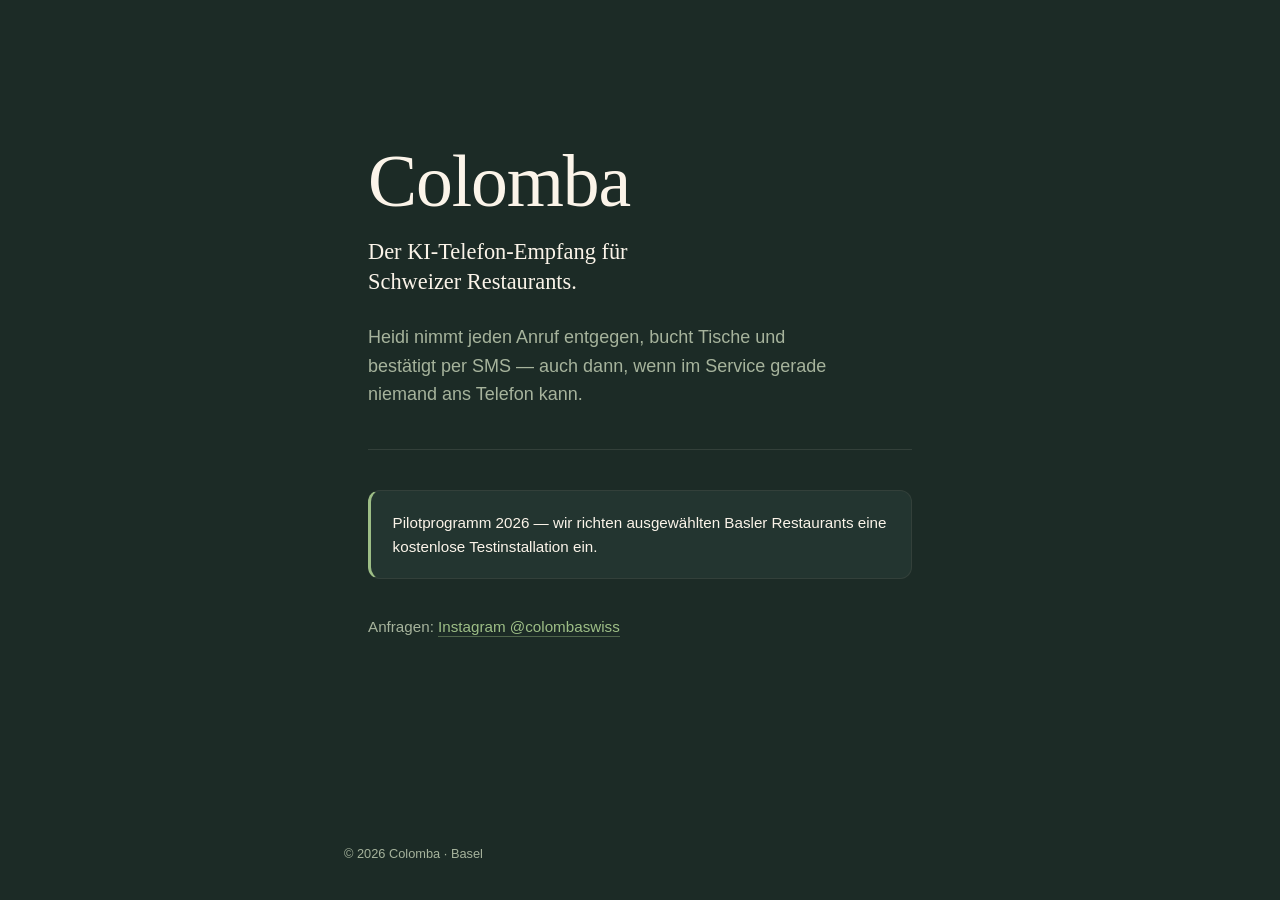
==== commit 50ffe383: "Publish the Colomba launch page Replaces the empty placeholder with a single self-contained index.ht" ====
--- a/index.html
+++ b/index.html
@@ -1,10 +1,133 @@
 <!doctype html>
-<html lang="en">
+<html lang="de-CH">
 <head>
 <meta charset="utf-8">
 <meta name="viewport" content="width=device-width, initial-scale=1">
-<meta name="robots" content="noindex, nofollow">
-<title></title>
+<title>Colomba — KI-Telefon-Empfang für Schweizer Restaurants</title>
+<meta name="description" content="Der KI-Telefon-Empfang für Schweizer Restaurants. Heidi nimmt jeden Anruf entgegen, bucht Tische und bestätigt per SMS.">
+<link rel="canonical" href="https://colomba-swiss.ch/">
+<meta property="og:type" content="website">
+<meta property="og:title" content="Colomba — KI-Telefon-Empfang für Schweizer Restaurants">
+<meta property="og:description" content="Der KI-Telefon-Empfang für Schweizer Restaurants. Heidi nimmt jeden Anruf entgegen, bucht Tische und bestätigt per SMS.">
+<meta property="og:url" content="https://colomba-swiss.ch/">
+<meta property="og:locale" content="de_CH">
+<meta name="theme-color" content="#1C2B26">
+<link rel="icon" href="data:image/svg+xml,%3Csvg xmlns='http://www.w3.org/2000/svg' viewBox='0 0 64 64'%3E%3Crect width='64' height='64' rx='14' fill='%231C2B26'/%3E%3Ctext x='32' y='45' font-family='Georgia,serif' font-size='40' fill='%23FBF4E9' text-anchor='middle'%3EC%3C/text%3E%3C/svg%3E">
+<style>
+  :root{
+    --paper:#1C2B26;
+    --ink:#FBF4E9;
+    --ink-2:#A6B39C;
+    --olive:#9DBE86;
+    --hairline:#33403A;
+    --card:#233530;
+    --serif:"Fraunces",Georgia,"Times New Roman",serif;
+    --sans:-apple-system,BlinkMacSystemFont,"Segoe UI",Inter,"Helvetica Neue",Arial,sans-serif;
+  }
+  *{box-sizing:border-box}
+  html{-webkit-text-size-adjust:100%}
+  body{
+    margin:0;
+    background:var(--paper);
+    color:var(--ink);
+    font-family:var(--sans);
+    font-size:17px;
+    line-height:1.6;
+    -webkit-font-smoothing:antialiased;
+    display:flex;
+    flex-direction:column;
+    min-height:100vh;
+  }
+  .wrap{
+    width:100%;
+    max-width:37rem;
+    margin:0 auto;
+    padding:clamp(3rem,14vh,7rem) 1.5rem 2rem;
+    flex:1 0 auto;
+  }
+  h1{
+    font-family:var(--serif);
+    font-weight:400;
+    font-size:clamp(3.2rem,13vw,4.6rem);
+    line-height:1.02;
+    letter-spacing:-0.015em;
+    margin:0;
+  }
+  .sub{
+    font-family:var(--serif);
+    font-size:clamp(1.15rem,4.4vw,1.4rem);
+    line-height:1.35;
+    color:var(--ink);
+    margin:1.1rem 0 0;
+    max-width:22ch;
+  }
+  .body{
+    color:var(--ink-2);
+    margin:1.6rem 0 0;
+    max-width:34ch;
+  }
+  .rule{
+    border:0;
+    border-top:1px solid var(--hairline);
+    margin:2.5rem 0 0;
+  }
+  .pilot{
+    margin:2.5rem 0 0;
+    padding:1.25rem 1.35rem;
+    background:var(--card);
+    border:1px solid var(--hairline);
+    border-left:3px solid var(--olive);
+    border-radius:12px;
+    font-size:0.95rem;
+    line-height:1.55;
+    color:var(--ink);
+  }
+  .contact{
+    margin:2.25rem 0 0;
+    font-size:0.95rem;
+    color:var(--ink-2);
+  }
+  .contact a{
+    color:var(--olive);
+    text-decoration:none;
+    border-bottom:1px solid rgba(157,190,134,.4);
+    padding-bottom:1px;
+    transition:border-color .15s ease;
+  }
+  .contact a:hover{border-bottom-color:var(--olive)}
+  .contact a:focus-visible{
+    outline:2px solid var(--olive);
+    outline-offset:3px;
+    border-radius:2px;
+  }
+  footer{
+    flex-shrink:0;
+    padding:2rem 1.5rem 2.25rem;
+    font-size:0.8rem;
+    color:var(--ink-2);
+  }
+  .footer-inner{max-width:37rem;margin:0 auto}
+  @media (min-width:40rem){
+    body{font-size:18px}
+    .wrap{padding-top:clamp(5rem,18vh,9rem)}
+    /* let the paragraph fill the measure the rule and card already set */
+    .sub{max-width:26ch}
+    .body{max-width:46ch}
+  }
+  @media (prefers-reduced-motion:reduce){
+    *{transition:none!important;animation:none!important}
+  }
+</style>
 </head>
-<body></body>
+<body>
+  <main class="wrap">
+    <h1>Colomba</h1>
+    <p class="sub">Der KI-Telefon-Empfang für Schweizer Restaurants.</p>
+    <p class="body">Heidi nimmt jeden Anruf entgegen, bucht Tische und bestätigt per SMS — auch dann, wenn im Service gerade niemand ans Telefon kann.</p>
+    <hr class="rule">
+    <p class="pilot">Pilotprogramm 2026 — wir richten ausgewählten Basler Restaurants eine kostenlose Testinstallation ein.</p>
+    <p class="contact">Anfragen: <a href="https://www.instagram.com/colombaswiss/" rel="me noopener">Instagram @colombaswiss</a></p>
+  </main>
+  <footer><div class="footer-inner">© 2026 Colomba · Basel</div></footer>
+</body>
 </html>
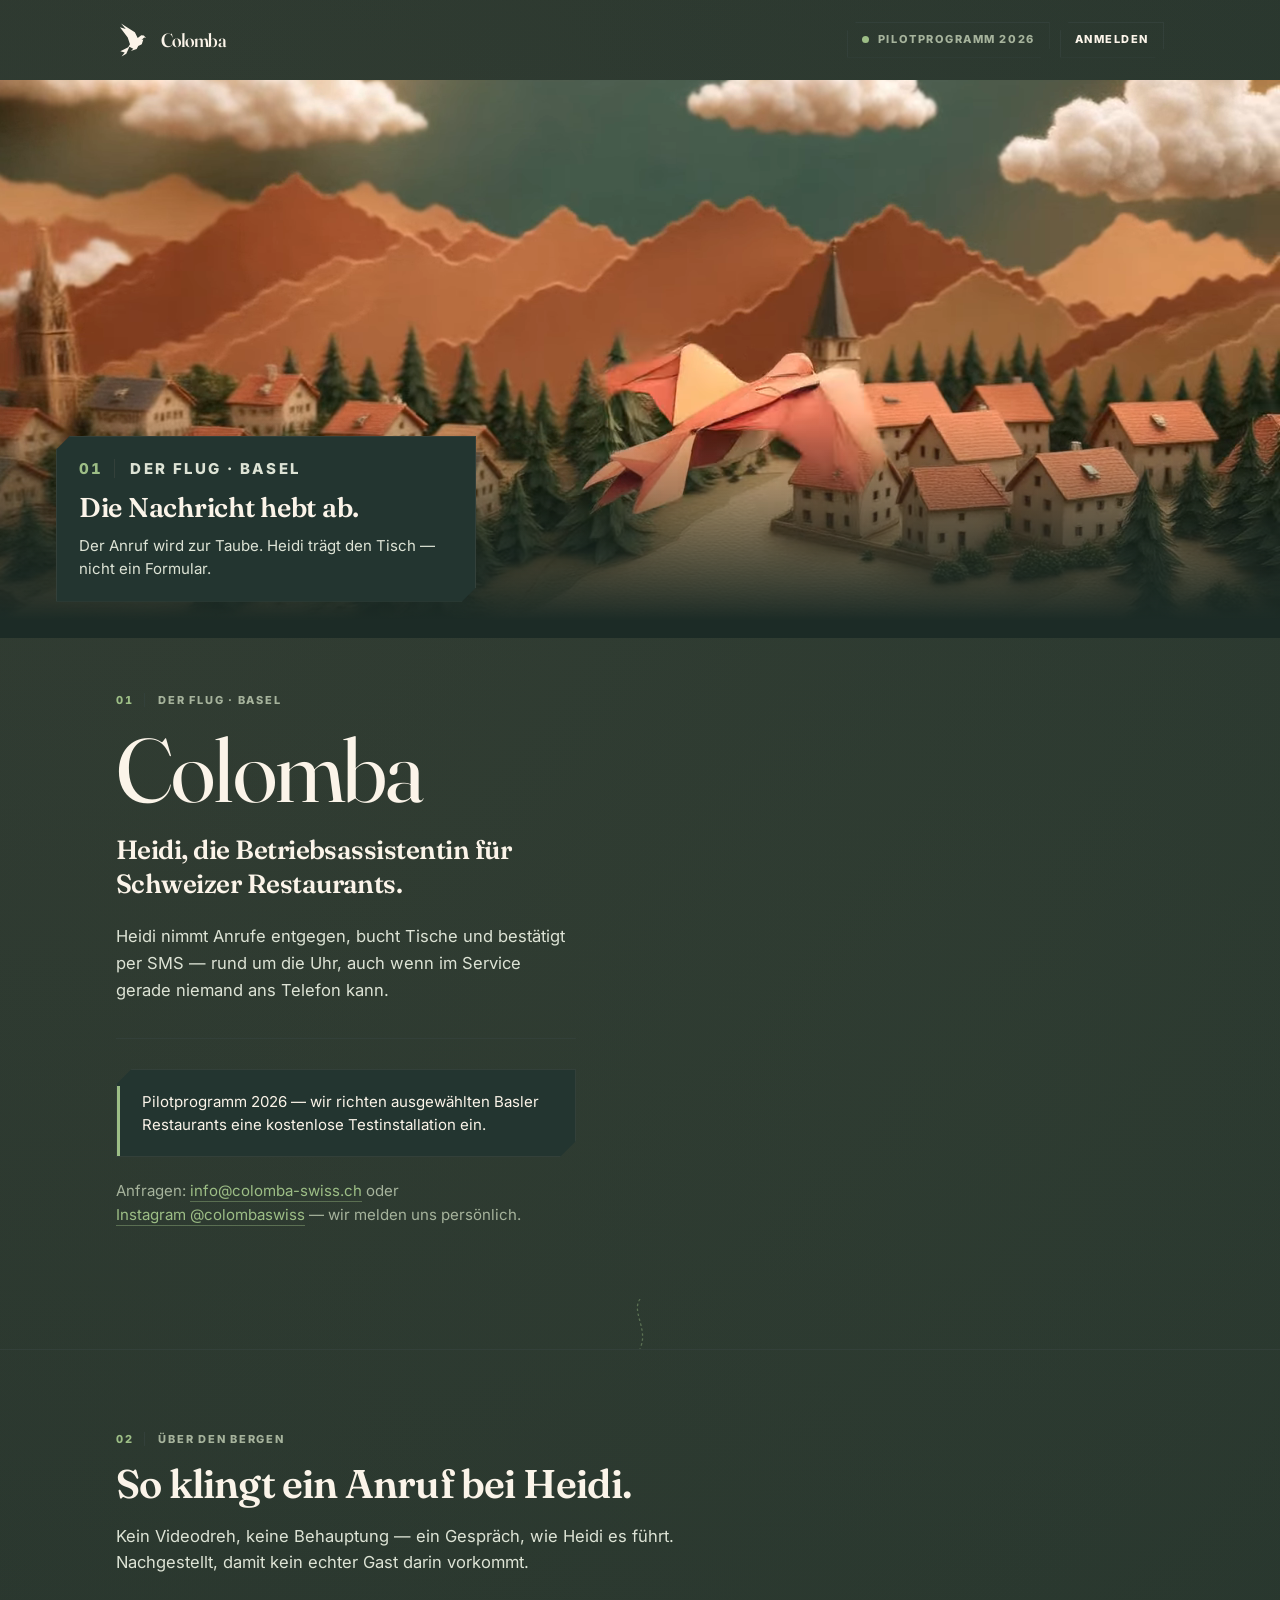
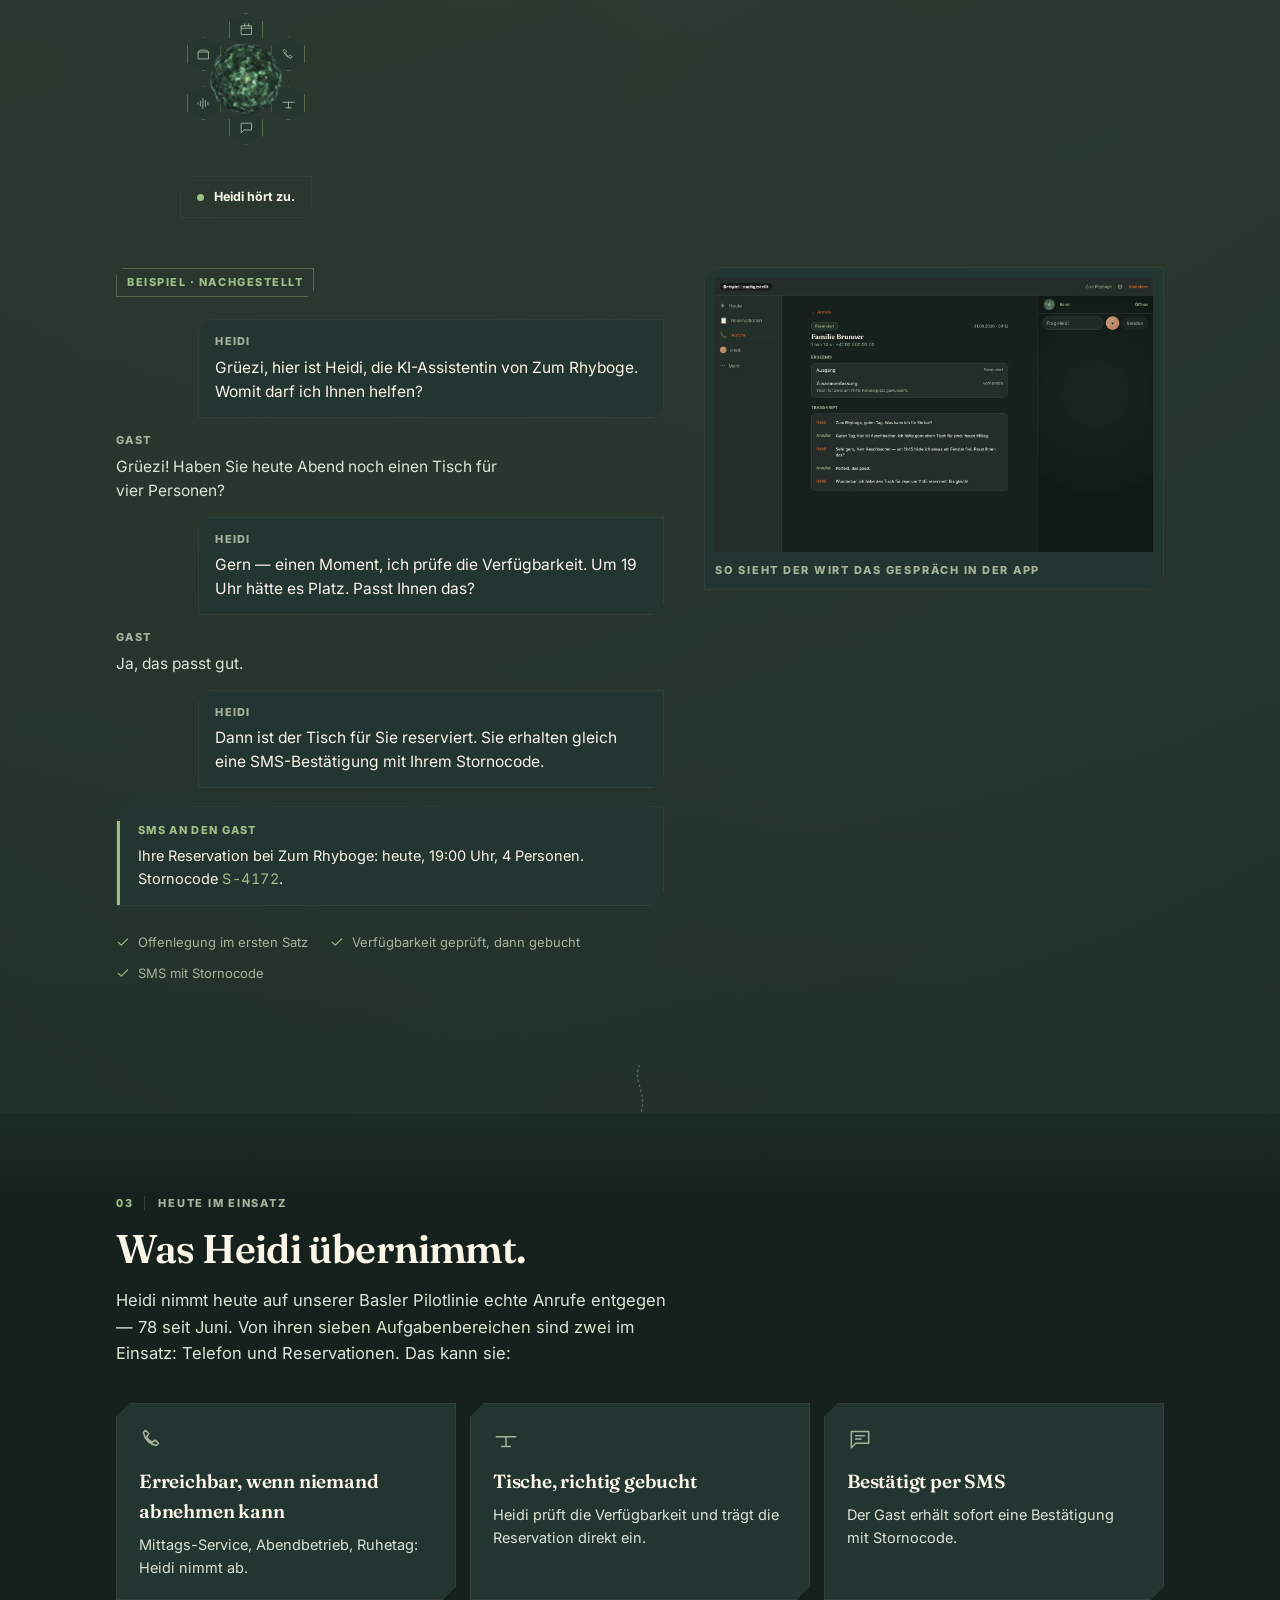
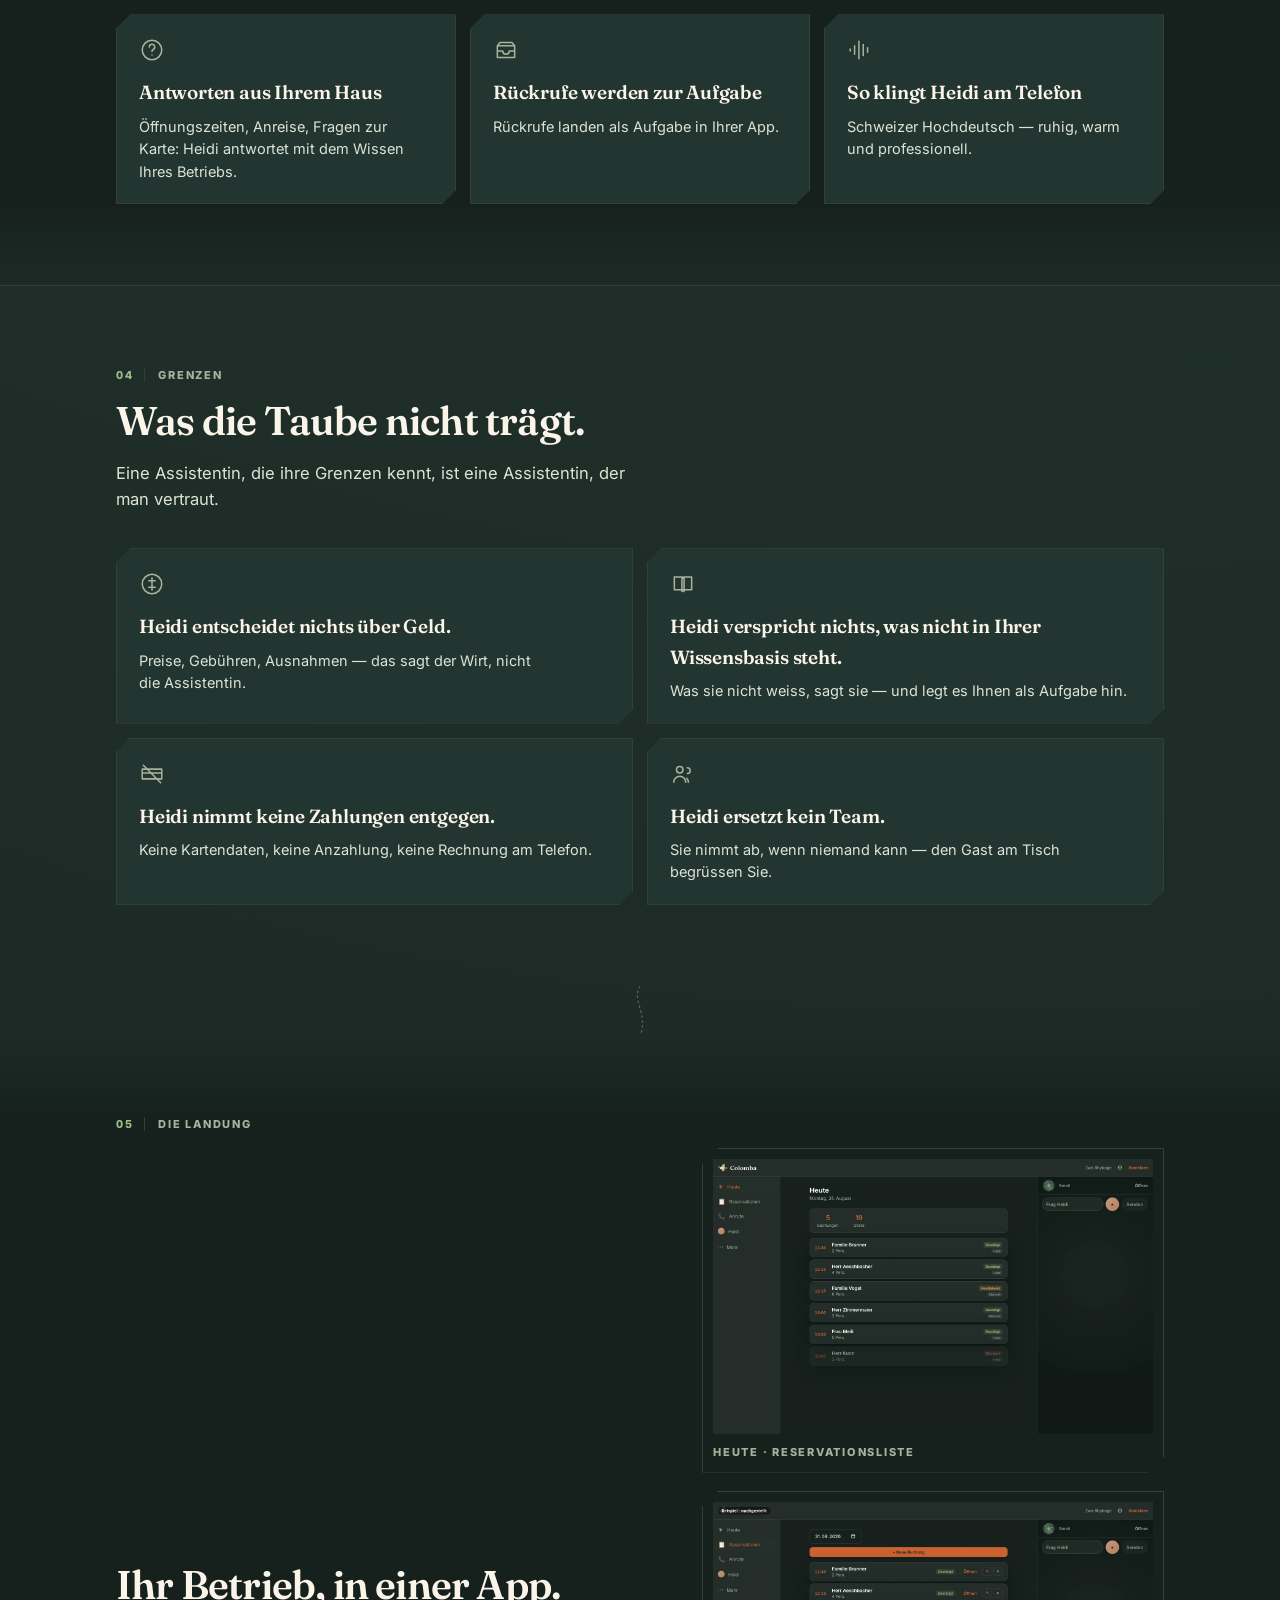
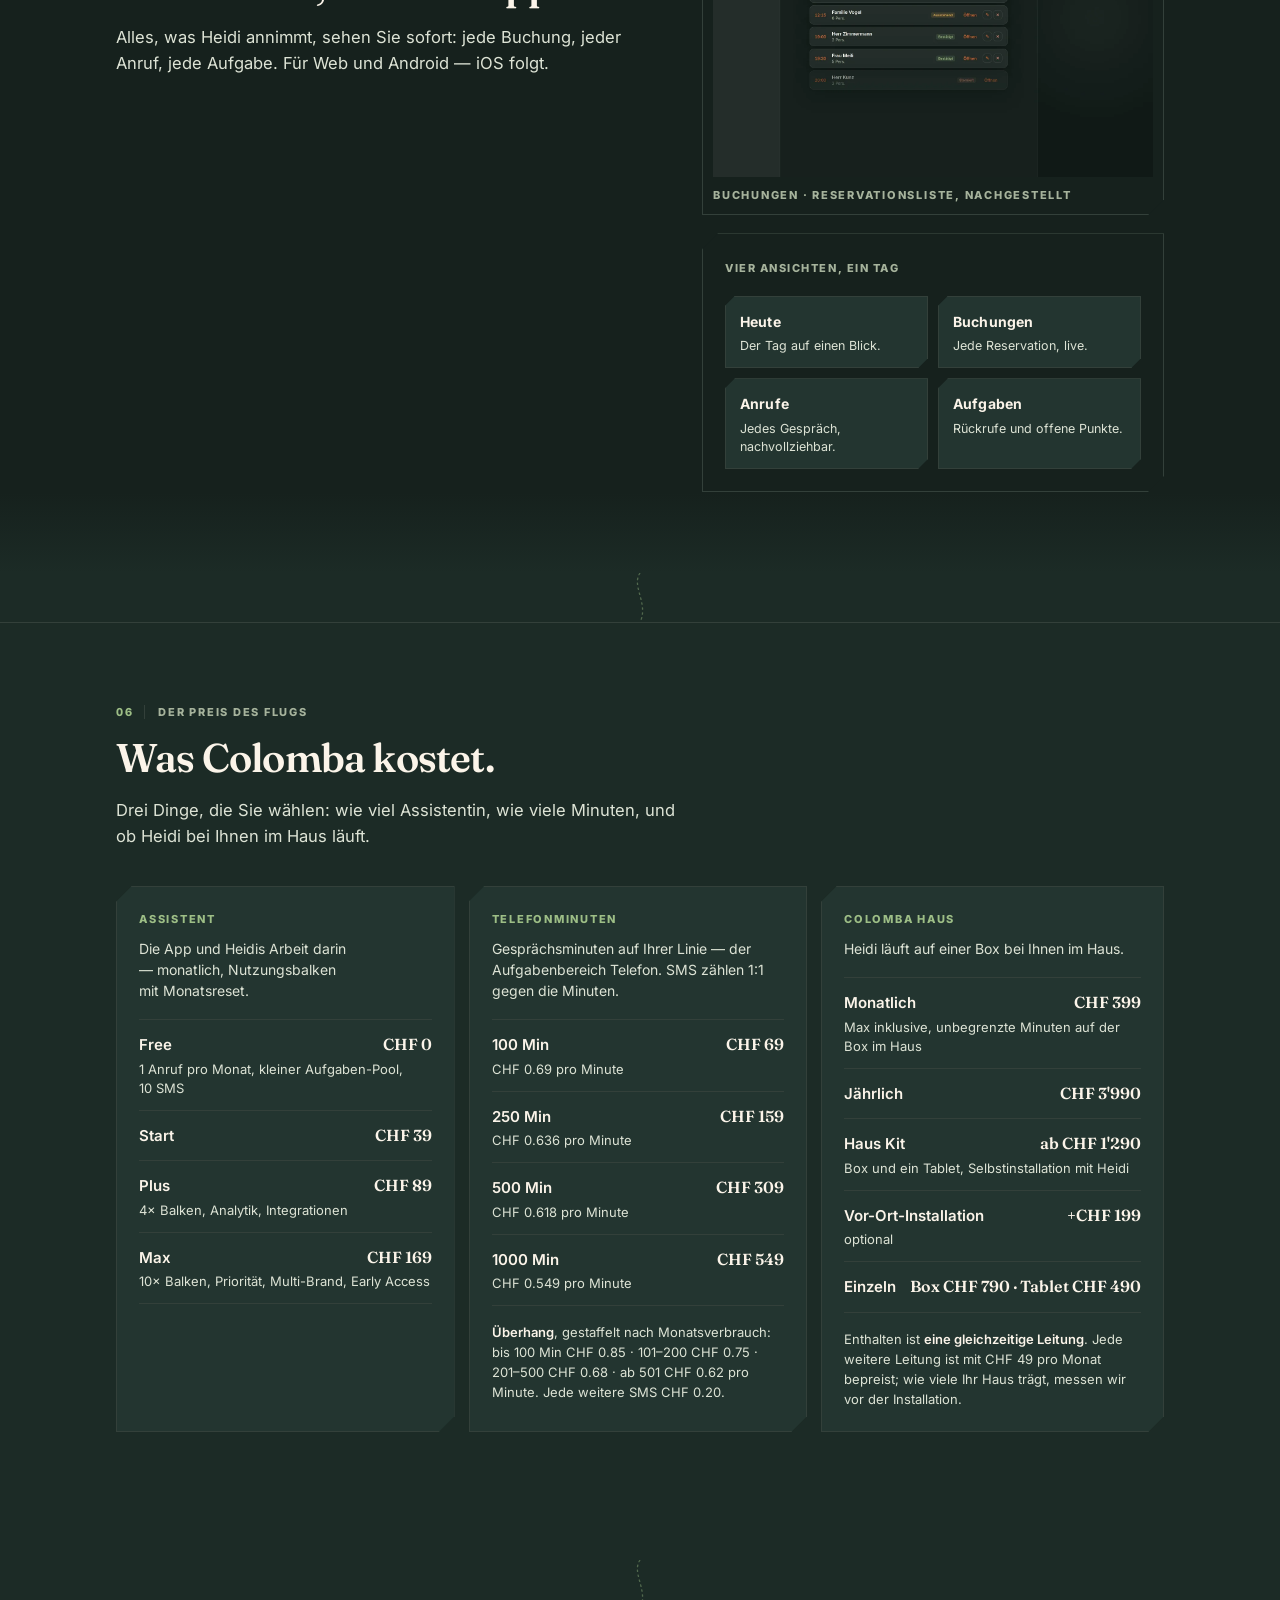
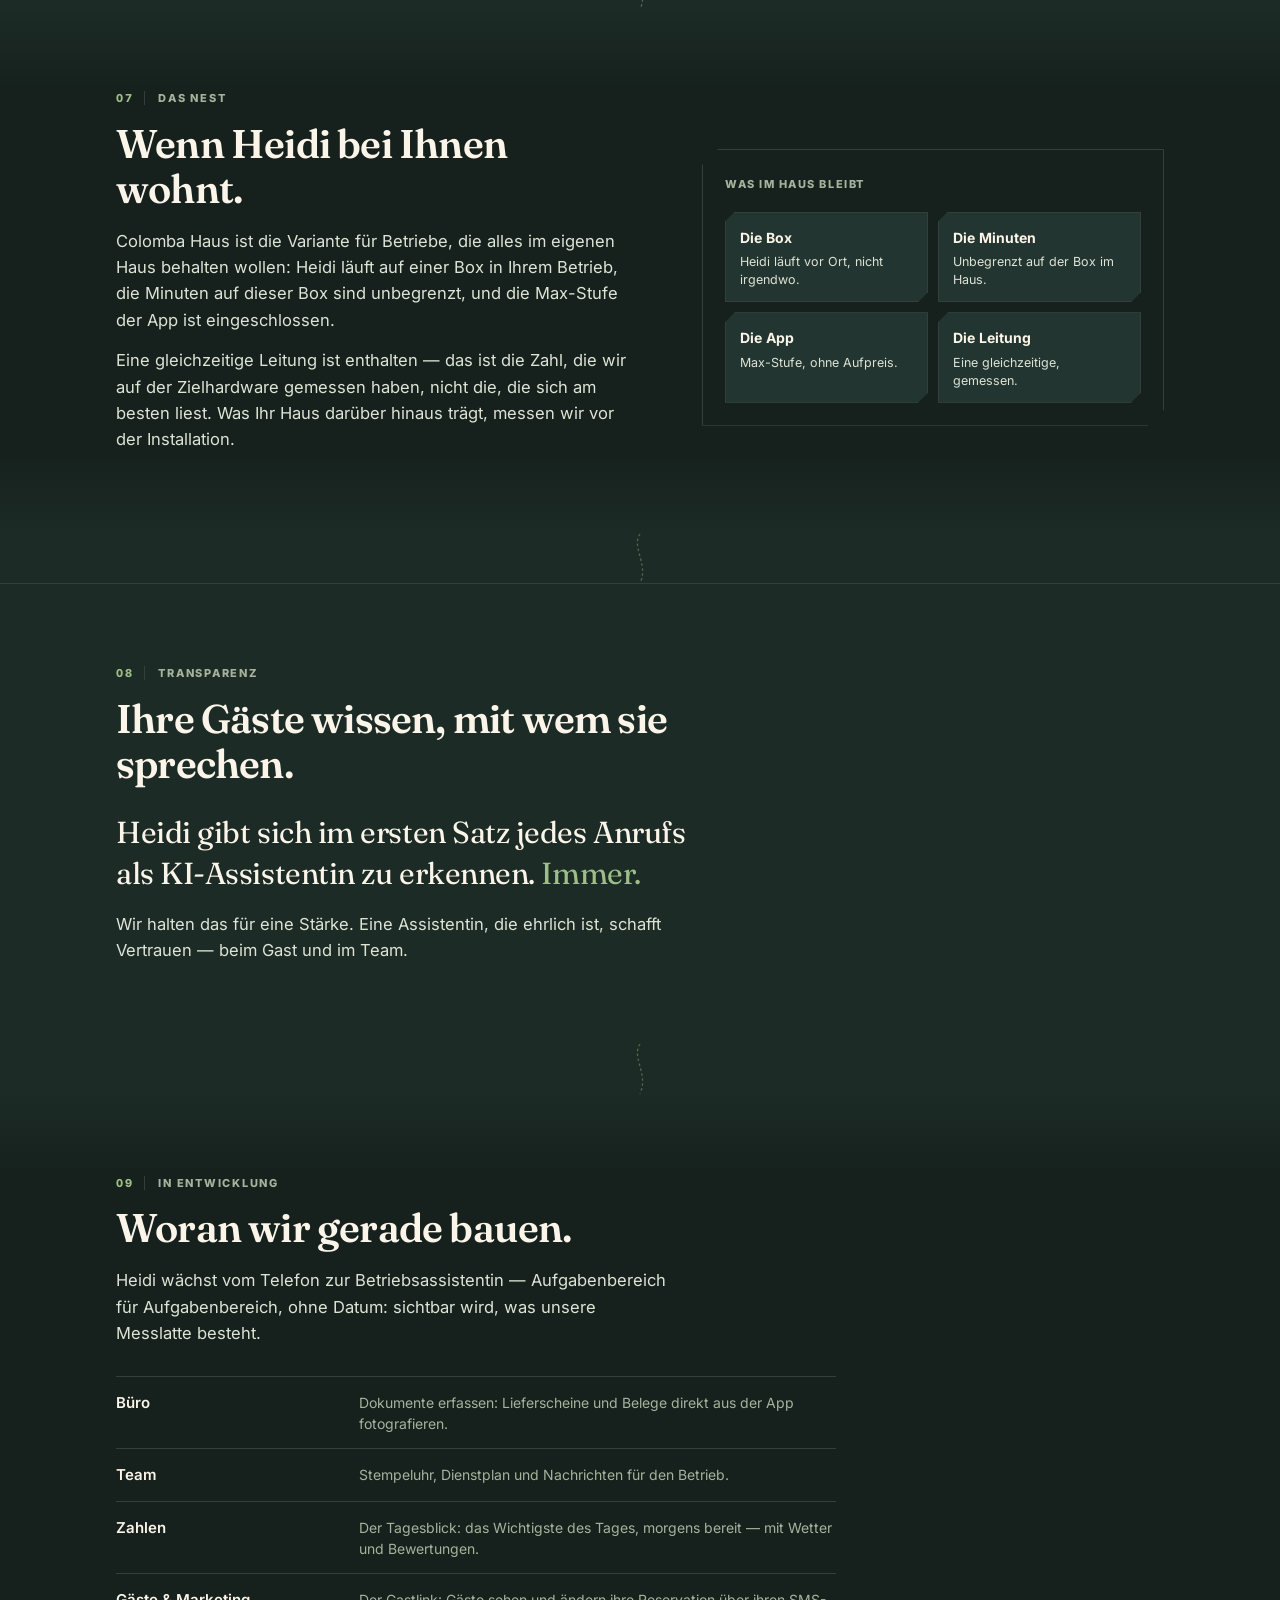
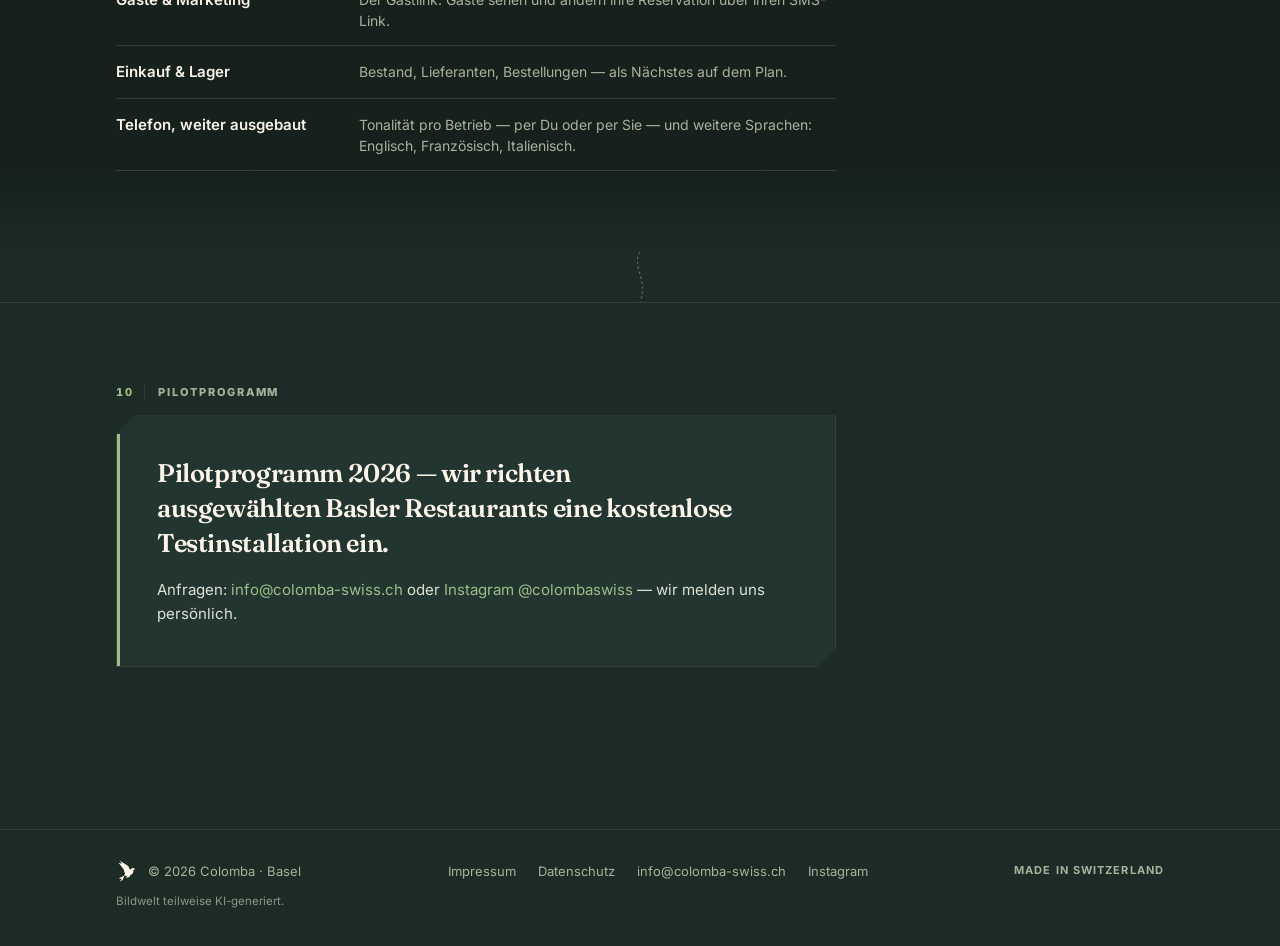
==== commit b2aaf9e1: "live: WEBSITE-FLUG-V1 staging 6ef6b40" ====
--- a/index.html
+++ b/index.html
@@ -3,131 +3,983 @@
 <head>
 <meta charset="utf-8">
 <meta name="viewport" content="width=device-width, initial-scale=1">
-<title>Colomba — KI-Telefon-Empfang für Schweizer Restaurants</title>
-<meta name="description" content="Der KI-Telefon-Empfang für Schweizer Restaurants. Heidi nimmt jeden Anruf entgegen, bucht Tische und bestätigt per SMS.">
+<title>Colomba — Heidi, die Betriebsassistentin für Schweizer Restaurants</title>
+<meta name="description" content="Heidi, die Betriebsassistentin für Schweizer Restaurants. Heute nimmt sie Anrufe entgegen, bucht Tische und bestätigt per SMS — rund um die Uhr, auch wenn im Service gerade niemand ans Telefon kann.">
 <link rel="canonical" href="https://colomba-swiss.ch/">
+
 <meta property="og:type" content="website">
-<meta property="og:title" content="Colomba — KI-Telefon-Empfang für Schweizer Restaurants">
-<meta property="og:description" content="Der KI-Telefon-Empfang für Schweizer Restaurants. Heidi nimmt jeden Anruf entgegen, bucht Tische und bestätigt per SMS.">
+<meta property="og:title" content="Colomba — Heidi, die Betriebsassistentin für Schweizer Restaurants">
+<meta property="og:description" content="Heidi nimmt Anrufe entgegen, bucht Tische und bestätigt per SMS — rund um die Uhr, auch wenn im Service gerade niemand ans Telefon kann.">
 <meta property="og:url" content="https://colomba-swiss.ch/">
 <meta property="og:locale" content="de_CH">
+<meta property="og:image" content="https://colomba-swiss.ch/assets/og-card.png">
+<meta property="og:image:width" content="1200">
+<meta property="og:image:height" content="630">
+<meta name="twitter:card" content="summary_large_image">
 <meta name="theme-color" content="#1C2B26">
-<link rel="icon" href="data:image/svg+xml,%3Csvg xmlns='http://www.w3.org/2000/svg' viewBox='0 0 64 64'%3E%3Crect width='64' height='64' rx='14' fill='%231C2B26'/%3E%3Ctext x='32' y='45' font-family='Georgia,serif' font-size='40' fill='%23FBF4E9' text-anchor='middle'%3EC%3C/text%3E%3C/svg%3E">
+<link rel="icon" href="assets/favicon.svg" type="image/svg+xml">
+<link rel="icon" href="assets/favicon-32.png" sizes="32x32" type="image/png">
+<link rel="apple-touch-icon" href="assets/apple-touch-icon.png">
+<link rel="preload" href="assets/fonts/fraunces-var.woff2" as="font" type="font/woff2" crossorigin>
+<link rel="preload" href="assets/fonts/inter-var.woff2" as="font" type="font/woff2" crossorigin>
 <style>
-  :root{
-    --paper:#1C2B26;
-    --ink:#FBF4E9;
-    --ink-2:#A6B39C;
-    --olive:#9DBE86;
-    --hairline:#33403A;
-    --card:#233530;
-    --serif:"Fraunces",Georgia,"Times New Roman",serif;
-    --sans:-apple-system,BlinkMacSystemFont,"Segoe UI",Inter,"Helvetica Neue",Arial,sans-serif;
+/* ==========================================================================
+   colomba-swiss.ch — Elite rebuild (WEBSITE-ELITE-1)
+   Brand lineage: brand-kit / live-page / colomba-website.dc.html
+   Ground forest #1C2B26 · cream #FBF4E9 · sage #A6B39C · olive #9DBE86
+   terracotta #C89B7B (warm accent — speaking / hover only, never state-idle)
+   Type: Fraunces (display, variable) · Inter (UI, variable) — self-hosted.
+   Signature geometry: cut corners (clip-path notches), from the founder canvas.
+   ========================================================================== */
+
+@font-face {
+  font-family: "Fraunces";
+  src: url("assets/fonts/fraunces-var.woff2") format("woff2");
+  font-weight: 100 900;
+  font-stretch: normal;
+  font-display: swap;
+}
+@font-face {
+  font-family: "Inter";
+  src: url("assets/fonts/inter-var.woff2") format("woff2");
+  font-weight: 100 900;
+  font-display: swap;
+}
+
+:root {
+  --forest: #1C2B26;
+  --forest-2: #233530;
+  --forest-deep: #16211D;
+  --hairline: #33403A;
+  --cream: #FBF4E9;
+  --sage: #A6B39C;
+  --text: #DDE3D5;
+  --olive: #9DBE86;
+  --terra: #C89B7B;
+  --terra-deep: #B47D5D;
+
+  --serif: "Fraunces", Georgia, "Times New Roman", serif;
+  --sans: "Inter", -apple-system, BlinkMacSystemFont, "Segoe UI", "Helvetica Neue", Arial, sans-serif;
+
+  --wrap: 1160px;
+  --pad-x: clamp(20px, 5vw, 56px);
+}
+
+* { box-sizing: border-box; }
+html { -webkit-text-size-adjust: 100%; scroll-behavior: smooth; }
+@media (prefers-reduced-motion: reduce) {
+  html { scroll-behavior: auto; }
+}
+
+body {
+  margin: 0;
+  background:
+    radial-gradient(circle at 78% 12%, rgba(157, 190, 134, .08), transparent 42%),
+    radial-gradient(circle at 6% 4%, rgba(200, 155, 123, .09), transparent 30%),
+    var(--forest);
+  color: var(--cream);
+  font-family: var(--sans);
+  font-size: 16.5px;
+  line-height: 1.6;
+  -webkit-font-smoothing: antialiased;
+}
+
+::selection { background: rgba(200, 155, 123, .32); color: var(--cream); }
+
+.wrap { max-width: var(--wrap); margin: 0 auto; padding-left: var(--pad-x); padding-right: var(--pad-x); }
+
+a { color: var(--olive); text-decoration: none; }
+a:hover { color: var(--terra); }
+a:focus-visible, button:focus-visible {
+  outline: 2px solid var(--olive);
+  outline-offset: 3px;
+  border-radius: 2px;
+}
+
+.skip {
+  position: absolute; left: -999px; top: 8px;
+  background: var(--forest-2); color: var(--cream);
+  padding: 10px 16px; z-index: 20; border: 1px solid var(--hairline);
+}
+.skip:focus { left: 8px; }
+
+/* Cut-corner motif — the founder canvas' notch geometry */
+.cut {
+  --cut: 12px;
+  clip-path: polygon(var(--cut) 0, 100% 0, 100% calc(100% - var(--cut)), calc(100% - var(--cut)) 100%, 0 100%, 0 var(--cut));
+}
+
+.eyebrow {
+  font-size: 11px; font-weight: 800; letter-spacing: .16em; text-transform: uppercase;
+  color: var(--sage); margin: 0 0 14px;
+}
+
+/* ---------------------------------------------------------------- header */
+header.site {
+  /* Kurzform mit 0 hätte die seitliche Polsterung von .wrap gelöscht. */
+  padding: 22px var(--pad-x);
+}
+.site-inner {
+  display: flex; align-items: center; justify-content: space-between; gap: 16px; flex-wrap: wrap;
+}
+.mark { display: flex; align-items: center; gap: 11px; color: var(--cream); }
+.mark img { display: block; width: 34px; height: 34px; }
+.mark b {
+  font-family: var(--serif);
+  font-variation-settings: "wght" 560, "opsz" 105;
+  font-size: 19px; letter-spacing: -.03em; font-weight: normal;
+}
+.pilot-chip {
+  --cut: 9px;
+  display: inline-flex; align-items: center; gap: 9px; padding: 8px 14px;
+  border: 1px solid var(--hairline); color: var(--sage);
+  font-size: 11px; font-weight: 800; letter-spacing: .14em; text-transform: uppercase;
+  white-space: nowrap;
+}
+.pilot-chip:hover { color: var(--cream); border-color: var(--sage); }
+.dot { width: 7px; height: 7px; border-radius: 999px; background: var(--olive); flex: none; }
+@keyframes pulse { 0%, 100% { transform: scale(.9); opacity: .7 } 50% { transform: scale(1.15); opacity: 1 } }
+.dot.live { animation: pulse 1.6s infinite; }
+
+/* ------------------------------------------------------------------ hero */
+/* Die padding-Kurzform hat die seitliche Polsterung von .wrap überschrieben —
+   auf 390 px klebte der Hero am linken Rand, während der Kopf eingerückt war.
+   Vorbestehend, hier mitgenommen. */
+/* ------------------------------------------------------------ paper hero */
+/* Full-bleed opener (WEBSITE-FLUG-V1.2) — Romans Bild «Der Flug», Kapitel 01.
+   Kein harter Rand: das Bild löst sich über einen Verlauf in --forest auf, nie eine
+   Textur- oder Hard-Cut-Kante. Die Karte unten links liegt frei über dem Bild. */
+.paper-hero { position: relative; overflow: hidden; }
+.paper-hero-media {
+  position: relative; width: 100%; height: clamp(320px, 62vh, 720px);
+}
+.paper-hero-media picture, .paper-hero-media img, .paper-hero-media video {
+  position: absolute; inset: 0; display: block; width: 100%; height: 100%; object-fit: cover;
+}
+/* V1.3 HERO-MOTION: video is the enhancement, the still (poster, same asset)
+   is the resting state underneath. Opacity-only crossfade both ways — never
+   removed from layout, so no reflow when it starts or ends. Autoplay-once,
+   no loop: `is-active` is added by site.js right before .play() and removed
+   on the `ended` event, which is what drives the fade back to the still. */
+.paper-hero-video { opacity: 0; transition: opacity .8s ease; pointer-events: none; }
+.paper-hero-video.is-active { opacity: 1; }
+.paper-hero::after {
+  content: ""; position: absolute; left: 0; right: 0; bottom: 0; height: 40%;
+  background: linear-gradient(to bottom, rgba(28,43,38,0) 0%, var(--forest) 92%);
+  pointer-events: none;
+}
+.paper-hero-card {
+  --cut: 14px;
+  position: absolute; left: var(--pad-x); bottom: clamp(20px, 4vh, 40px);
+  max-width: 420px; background: var(--forest-2); border: 1px solid var(--hairline);
+  padding: 20px 22px; z-index: 2;
+}
+.paper-hero-card .eyebrow { margin-bottom: 10px; }
+.paper-hero-card h2 {
+  font-family: var(--serif); font-weight: 600; font-size: clamp(1.3rem, 2.6vw, 1.7rem);
+  line-height: 1.25; letter-spacing: -.01em; margin: 0 0 10px; color: var(--cream);
+}
+.paper-hero-card p { margin: 0; color: var(--text); font-size: 15px; line-height: 1.55; }
+@media (max-width: 880px) {
+  .paper-hero-media { height: 46vh; min-height: 240px; }
+  .paper-hero-card {
+    position: static; max-width: none; margin: 0; border-top: none;
   }
-  *{box-sizing:border-box}
-  html{-webkit-text-size-adjust:100%}
-  body{
-    margin:0;
-    background:var(--paper);
-    color:var(--ink);
-    font-family:var(--sans);
-    font-size:17px;
-    line-height:1.6;
-    -webkit-font-smoothing:antialiased;
-    display:flex;
-    flex-direction:column;
-    min-height:100vh;
-  }
-  .wrap{
-    width:100%;
-    max-width:37rem;
-    margin:0 auto;
-    padding:clamp(3rem,14vh,7rem) 1.5rem 2rem;
-    flex:1 0 auto;
-  }
-  h1{
-    font-family:var(--serif);
-    font-weight:400;
-    font-size:clamp(3.2rem,13vw,4.6rem);
-    line-height:1.02;
-    letter-spacing:-0.015em;
-    margin:0;
-  }
-  .sub{
-    font-family:var(--serif);
-    font-size:clamp(1.15rem,4.4vw,1.4rem);
-    line-height:1.35;
-    color:var(--ink);
-    margin:1.1rem 0 0;
-    max-width:22ch;
-  }
-  .body{
-    color:var(--ink-2);
-    margin:1.6rem 0 0;
-    max-width:34ch;
-  }
-  .rule{
-    border:0;
-    border-top:1px solid var(--hairline);
-    margin:2.5rem 0 0;
-  }
-  .pilot{
-    margin:2.5rem 0 0;
-    padding:1.25rem 1.35rem;
-    background:var(--card);
-    border:1px solid var(--hairline);
-    border-left:3px solid var(--olive);
-    border-radius:12px;
-    font-size:0.95rem;
-    line-height:1.55;
-    color:var(--ink);
-  }
-  .contact{
-    margin:2.25rem 0 0;
-    font-size:0.95rem;
-    color:var(--ink-2);
-  }
-  .contact a{
-    color:var(--olive);
-    text-decoration:none;
-    border-bottom:1px solid rgba(157,190,134,.4);
-    padding-bottom:1px;
-    transition:border-color .15s ease;
-  }
-  .contact a:hover{border-bottom-color:var(--olive)}
-  .contact a:focus-visible{
-    outline:2px solid var(--olive);
-    outline-offset:3px;
-    border-radius:2px;
-  }
-  footer{
-    flex-shrink:0;
-    padding:2rem 1.5rem 2.25rem;
-    font-size:0.8rem;
-    color:var(--ink-2);
-  }
-  .footer-inner{max-width:37rem;margin:0 auto}
-  @media (min-width:40rem){
-    body{font-size:18px}
-    .wrap{padding-top:clamp(5rem,18vh,9rem)}
-    /* let the paragraph fill the measure the rule and card already set */
-    .sub{max-width:26ch}
-    .body{max-width:46ch}
-  }
-  @media (prefers-reduced-motion:reduce){
-    *{transition:none!important;animation:none!important}
-  }
+  .paper-hero::after { display: none; }
+}
+
+.hero { padding: clamp(24px, 6vh, 72px) var(--pad-x) clamp(40px, 8vh, 96px); }
+.hero-grid {
+  display: flex; flex-wrap: wrap; align-items: center;
+  gap: clamp(28px, 5vw, 64px);
+}
+.hero-copy { flex: 1 1 400px; min-width: 280px; }
+h1 {
+  font-family: var(--serif); font-weight: 400;
+  font-size: clamp(3.4rem, 9vw, 5.6rem); line-height: 1.0; letter-spacing: -.02em;
+  margin: 0; color: var(--cream);
+}
+.claim {
+  font-family: var(--serif); font-weight: 600;
+  font-size: clamp(1.25rem, 2.4vw, 1.65rem); line-height: 1.3; letter-spacing: -.02em;
+  max-width: 24ch; margin: 18px 0 0; color: var(--cream);
+}
+.lead {
+  font-size: 16.5px; line-height: 1.62; max-width: 46ch;
+  margin: 22px 0 0; color: var(--text); text-wrap: pretty;
+}
+.hero-rule { width: 100%; max-width: 460px; height: 1px; background: var(--hairline); border: 0; margin: 34px 0 0; }
+
+/* CTA slot — fallback active; the call variant flips on when the line is live */
+.cta { margin: 30px 0 0; max-width: 460px; }
+.cta-call {
+  --cut: 14px;
+  display: block; padding: 20px 22px; background: var(--forest-2);
+  border: 1px solid var(--hairline); color: var(--cream);
+}
+.cta-call .big {
+  font-family: var(--serif); font-weight: 600; font-size: 21px; letter-spacing: -.01em;
+  display: block; color: var(--cream);
+}
+.cta-call .tel { display: block; margin-top: 6px; color: var(--olive); font-size: 17px; font-variant-numeric: tabular-nums; }
+.cta-call:hover { border-color: var(--olive); }
+.pilot-card {
+  --cut: 16px;
+  position: relative; padding: 20px 22px 20px 25px; background: var(--forest-2);
+  border: 1px solid var(--hairline);
+}
+.pilot-card::before {
+  content: ""; position: absolute; left: 0; top: 16px; bottom: 0; width: 3px; background: var(--olive);
+}
+.pilot-card p { margin: 0; font-size: 15px; line-height: 1.55; color: var(--cream); text-wrap: pretty; }
+.contact-line { margin: 22px 0 0; font-size: 15px; color: var(--sage); }
+.contact-line a { border-bottom: 1px solid rgba(157, 190, 134, .4); padding-bottom: 1px; }
+
+/* orb stage */
+.hero-stage { flex: 1 1 340px; min-width: 260px; display: flex; flex-direction: column; align-items: center; gap: 18px; }
+/* Kapitel-02-Grösse — der Orb ist hier ein Akzent neben dem Gespräch, keine Hero-Bühne mehr. */
+.hero-stage--compact { flex: none; max-width: 180px; margin: 28px 0 0; gap: 10px; }
+.hero-stage--compact .stage-box { max-width: 150px; }
+.stage-box { position: relative; width: 100%; max-width: 420px; aspect-ratio: 1; }
+.ring { position: absolute; inset: 0; pointer-events: none; --r: calc(50% - 26px); }
+.ring .node {
+  position: absolute; transform: translate(-50%, -50%);
+  width: 34px; height: 34px; display: grid; place-items: center;
+  border: 1px solid rgba(157, 190, 134, .38);
+  background: rgba(35, 53, 48, .55);
+  clip-path: polygon(50% 0, 100% 25%, 100% 75%, 50% 100%, 0 75%, 0 25%);
+}
+.ring svg { display: block; }
+.orb-mount { position: absolute; left: 50%; top: 50%; width: 62%; height: 62%; transform: translate(-50%, -50%); }
+/* Static ember: the resting light before (or instead of) WebGL — a bright,
+   saturated centre falling off fast, per the design-bar »light, not fog« rule. */
+.ember {
+  position: absolute; inset: 0; border-radius: 999px;
+  background:
+    radial-gradient(circle at 50% 50%, rgba(251, 244, 233, .85) 0%, rgba(168, 205, 150, .55) 7%, rgba(110, 138, 118, .28) 22%, rgba(62, 90, 76, .12) 40%, transparent 62%);
+  transition: opacity 1.2s ease;
+}
+.ember.faded { opacity: 0; }
+.orb-mount heidi-orb { position: absolute; inset: 0; }
+.status-chip {
+  --cut: 10px;
+  display: inline-flex; align-items: center; gap: 10px; padding: 10px 16px;
+  border: 1px solid var(--hairline);
+  font-size: 12.5px; font-weight: 700; color: var(--cream);
+}
+
+/* -------------------------------------------------------------- sections */
+section.band { padding: clamp(48px, 9vh, 104px) 0; border-top: 1px solid var(--hairline); }
+/* Weicher Verlauf statt harter Naht (WEBSITE-FLUG-V1.2, Polierstelle a): kein border-top mehr
+   auf den Tiefen-Bändern — die Kante ist der Verlauf selbst, ~80px an jedem Rand. */
+section.band.deep {
+  border-top: none;
+  background: linear-gradient(to bottom,
+    var(--forest) 0, var(--forest-deep) 80px,
+    var(--forest-deep) calc(100% - 80px), var(--forest) 100%);
+}
+h2 {
+  font-family: var(--serif); font-weight: 600;
+  font-size: clamp(1.7rem, 4vw, 2.5rem); line-height: 1.12; letter-spacing: -.02em;
+  margin: 0; color: var(--cream); max-width: 22ch;
+}
+.band-lead { margin: 16px 0 0; max-width: 56ch; color: var(--text); text-wrap: pretty; }
+
+/* reveal — armed only when JS is live (html.js), so no-JS renders everything */
+.js .rv { opacity: 0; transform: translateY(14px); transition: opacity .7s ease, transform .7s ease; }
+.js .rv.in { opacity: 1; transform: none; }
+@media (prefers-reduced-motion: reduce) {
+  .js .rv { opacity: 1; transform: none; transition: none; }
+}
+
+/* --------------------------------------------------- call scene (Anruf) */
+.anruf-grid { display: flex; flex-wrap: wrap; gap: clamp(24px, 4vw, 40px); align-items: flex-start; margin: 36px 0 0; }
+.scene { max-width: 640px; margin: 0; flex: 1 1 460px; }
+.call-shot {
+  /* Polierstelle b: 380px -> ~460px, damit auf der Platte erkennbar ist, DASS es ein
+     Transkript ist. scene(460) + call-shot(460) + gap(<=40) = <=960px, passt locker in
+     --wrap: 1160px bei 1440 — kein Wechsel unter die Bubbles nötig. */
+  --cut: 14px;
+  flex: 0 1 460px; min-width: 260px; max-width: 460px; margin: 0;
+  background: var(--forest-2); border: 1px solid var(--hairline); padding: 10px;
+}
+.call-shot picture, .call-shot img { display: block; width: 100%; height: auto; aspect-ratio: 16 / 10; object-fit: cover; }
+.call-shot figcaption { margin: 10px 0 0; }
+.scene-tag {
+  display: inline-block; font-size: 11px; font-weight: 800; letter-spacing: .14em;
+  text-transform: uppercase; color: var(--olive); border: 1px solid rgba(157, 190, 134, .35);
+  padding: 5px 10px; --cut: 7px;
+}
+.bubbles { list-style: none; margin: 22px 0 0; padding: 0; display: flex; flex-direction: column; gap: 14px; }
+.bubble { max-width: 85%; }
+.bubble .who {
+  display: block; font-size: 11px; font-weight: 800; letter-spacing: .12em;
+  text-transform: uppercase; color: var(--sage); margin: 0 0 5px;
+}
+.bubble p { margin: 0; font-size: 15.5px; line-height: 1.55; text-wrap: pretty; }
+.bubble.guest { align-self: flex-start; }
+.bubble.guest p { color: var(--text); }
+.bubble.heidi { align-self: flex-end; }
+.bubble.heidi > div {
+  --cut: 12px;
+  background: var(--forest-2); border: 1px solid var(--hairline); padding: 13px 16px;
+}
+.bubble.heidi p { color: var(--cream); }
+.bubble.sms { align-self: flex-end; width: 100%; max-width: 100%; margin-top: 4px; }
+.sms-card {
+  --cut: 14px;
+  position: relative; background: var(--forest-2); border: 1px solid var(--hairline);
+  padding: 15px 18px 15px 21px;
+}
+.sms-card::before { content: ""; position: absolute; left: 0; top: 14px; bottom: 0; width: 3px; background: var(--olive); }
+.sms-card .who { color: var(--olive); }
+.sms-card p { color: var(--cream); font-size: 14.5px; }
+.sms-card .code { font-variant-numeric: tabular-nums; letter-spacing: .04em; color: var(--olive); }
+
+/* staged play-in */
+.scene.armed .bubble { opacity: 0; transform: translateY(10px); }
+.scene.play .bubble {
+  animation: rise .6s ease forwards;
+  animation-delay: calc(var(--i) * .9s);
+}
+@keyframes rise { to { opacity: 1; transform: none; } }
+@media (prefers-reduced-motion: reduce) {
+  .scene.armed .bubble { opacity: 1; transform: none; animation: none; }
+}
+
+.scene-facts { display: flex; flex-wrap: wrap; gap: 10px 22px; margin: 26px 0 0; padding: 0; list-style: none; }
+.scene-facts li { font-size: 13px; color: var(--sage); display: flex; align-items: center; gap: 8px; }
+.scene-facts .tick { color: var(--olive); }
+
+/* ----------------------------------------------------------- capability */
+.cards {
+  display: grid; grid-template-columns: repeat(auto-fit, minmax(min(260px, 100%), 1fr));
+  gap: 14px; margin: 36px 0 0;
+}
+@media (min-width: 900px) {
+  .cards { grid-template-columns: repeat(3, 1fr); }
+  /* Grenzen sind vier — zwei mal zwei liest sich als Satz, drei plus eins als Rest. */
+  .cards.pairs { grid-template-columns: repeat(2, 1fr); }
+}
+.card {
+  --cut: 14px;
+  background: var(--forest-2); border: 1px solid var(--hairline);
+  padding: 22px 22px 20px;
+}
+.card svg { display: block; margin: 0 0 14px; }
+.card h3 {
+  font-family: var(--serif); font-weight: 600; font-size: 19px; letter-spacing: -.01em;
+  margin: 0; color: var(--cream);
+}
+.card p { margin: 8px 0 0; font-size: 14.5px; line-height: 1.55; color: var(--text); text-wrap: pretty; }
+
+/* ----------------------------------------------------------------- app */
+.app-grid { display: flex; flex-wrap: wrap; gap: clamp(28px, 5vw, 64px); align-items: center; margin-top: 8px; }
+.app-copy { flex: 1 1 380px; min-width: 280px; }
+.app-visual { flex: 1 1 320px; min-width: 260px; }
+.rail {
+  --cut: 16px;
+  background: var(--forest-deep); border: 1px solid var(--hairline);
+  padding: 26px 22px 22px;
+}
+.rail-title { font-size: 11px; font-weight: 800; letter-spacing: .14em; text-transform: uppercase; color: var(--sage); margin: 0 0 18px; }
+.rail-tabs { display: grid; grid-template-columns: repeat(2, 1fr); gap: 10px; }
+.rail-tab {
+  --cut: 10px;
+  border: 1px solid var(--hairline); padding: 14px 14px 12px; background: var(--forest-2);
+}
+.rail-tab b { display: block; font-size: 14px; font-weight: 700; color: var(--cream); letter-spacing: .01em; }
+.rail-tab span { display: block; margin-top: 4px; font-size: 12.5px; color: var(--text); line-height: 1.45; }
+.app-shot {
+  --cut: 16px;
+  background: var(--forest-deep); border: 1px solid var(--hairline); padding: 10px; margin: 0 0 18px;
+}
+.app-shot picture, .app-shot img { display: block; width: 100%; height: auto; aspect-ratio: 16 / 10; object-fit: cover; }
+.app-shot figcaption { margin: 10px 0 0; }
+
+/* --------------------------------------------------------- transparency */
+.quote {
+  font-family: var(--serif); font-weight: 400;
+  font-size: clamp(1.3rem, 3vw, 1.9rem); line-height: 1.35; letter-spacing: -.015em;
+  max-width: 30ch; margin: 26px 0 0; color: var(--cream);
+}
+.quote em { font-style: normal; color: var(--olive); }
+
+/* --------------------------------------------------------------- kommt */
+.kommt { list-style: none; margin: 30px 0 0; padding: 0; max-width: 720px; }
+.kommt li {
+  display: flex; flex-wrap: wrap; gap: 4px 18px; align-items: baseline;
+  padding: 14px 0; border-top: 1px solid var(--hairline);
+}
+.kommt li:last-child { border-bottom: 1px solid var(--hairline); }
+.kommt b { flex: 0 0 15em; font-weight: 600; color: var(--cream); font-size: 15px; }
+.kommt span { flex: 1 1 240px; color: var(--sage); font-size: 14px; line-height: 1.5; }
+
+/* --------------------------------------------------------------- pilot */
+.pilot-final {
+  --cut: 18px;
+  position: relative; background: var(--forest-2); border: 1px solid var(--hairline);
+  padding: clamp(26px, 4vw, 40px);
+  max-width: 720px;
+}
+.pilot-final::before { content: ""; position: absolute; left: 0; top: 18px; bottom: 0; width: 3px; background: var(--olive); }
+.pilot-final .big {
+  font-family: var(--serif); font-weight: 600;
+  font-size: clamp(1.25rem, 2.6vw, 1.6rem); line-height: 1.35; letter-spacing: -.015em;
+  margin: 0; color: var(--cream); text-wrap: pretty;
+}
+.pilot-final .after { margin: 18px 0 0; font-size: 15px; color: var(--text); }
+
+/* -------------------------------------------------------------- footer */
+footer.site {
+  border-top: 1px solid var(--hairline);
+  padding: 30px 0 36px; margin-top: clamp(48px, 9vh, 104px);
+  font-size: 13px; color: var(--sage);
+}
+.foot-inner { display: flex; flex-wrap: wrap; align-items: center; justify-content: space-between; gap: 14px 24px; }
+.foot-left { display: flex; align-items: center; gap: 10px; }
+.foot-left img { width: 22px; height: 22px; }
+.foot-links { display: flex; flex-wrap: wrap; gap: 4px 22px; }
+.foot-links a { color: var(--sage); }
+.foot-links a:hover { color: var(--cream); }
+.madein { letter-spacing: .1em; text-transform: uppercase; font-weight: 700; font-size: 11px; }
+.ai-image-note { margin: 10px 0 0; font-size: 11.5px; color: var(--sage); opacity: .8; }
+
+/* -------------------------------------------------------------- legal */
+.legal { max-width: 680px; padding: clamp(32px, 6vh, 64px) 0; }
+.legal h1 { font-size: clamp(2.2rem, 6vw, 3.2rem); }
+.legal h2 { font-size: 1.25rem; margin-top: 2.2em; max-width: none; }
+.legal p, .legal li { color: var(--sage); font-size: 15.5px; line-height: 1.65; }
+.legal .slot {
+  --cut: 10px;
+  display: inline-block; border: 1px dashed var(--hairline); color: var(--sage);
+  padding: 2px 10px; font-size: 14px;
+}
+
+/* --------------------------------------------------------- responsive */
+@media (max-width: 880px) {
+  .hero { padding-top: 8px; }
+  .hero-grid { gap: 22px; }
+  .hero-stage { order: -1; gap: 10px; }
+  .stage-box { max-width: 250px; }
+  .ring { --r: calc(50% - 18px); }
+  .ring .node { width: 30px; height: 30px; }
+  .bubble { max-width: 94%; }
+  .kommt b { flex-basis: 100%; }
+  .call-shot { flex-basis: 100%; max-width: 100%; }
+  .app-shot { max-width: 100%; }
+}
+@media (max-width: 560px) {
+  /* Auf schmalen Geräten steht der Betrag unter seiner Zeile statt daneben:
+     `white-space: nowrap` auf .num würde die Seite sonst breiter machen als das
+     Fenster, und eine Seite, die seitlich scrollt, hat kein Layout mehr. */
+  .price-list li { grid-template-columns: 1fr; }
+  .price-list .num { text-align: left; white-space: normal; margin-top: 2px; }
+}
+@media (max-width: 480px) {
+  body { font-size: 16px; }
+  .rail-tabs { grid-template-columns: 1fr; }
+}
+/* ------------------------------------------------------- Kapitel «Der Flug» */
+.eyebrow .ch {
+  color: var(--olive); font-variant-numeric: tabular-nums;
+  margin-right: 10px; padding-right: 10px; border-right: 1px solid var(--hairline);
+}
+.hero-kicker { margin: 0 0 16px; }
+
+/* Die Flugbahn — EINE Bewegung, an jeder Kapitelnaht dieselbe: die gestrichelte
+   Linie zieht sich einmal durch, wenn die Naht ins Bild kommt. Bei reduzierter
+   Bewegung steht sie einfach da. Kein zweiter Effekt kommt dazu. */
+.flightpath { width: 24px; height: clamp(38px, 5.5vh, 68px); margin: 0 auto; }
+.flightpath svg { display: block; width: 100%; height: 100%; }
+.flightpath path { stroke-dasharray: 5 7; }
+.js .flightpath.rv { opacity: 1; transform: none; transition: none; }
+.js .flightpath.rv path { stroke-dashoffset: 300; transition: stroke-dashoffset 1.8s ease-out; }
+.js .flightpath.rv.in path { stroke-dashoffset: 0; }
+@media (prefers-reduced-motion: reduce) {
+  .js .flightpath.rv path { stroke-dashoffset: 0; transition: none; }
+}
+
+/* ------------------------------------------------------------- Kopf-Chips */
+.chip-row { display: flex; align-items: center; gap: 10px; flex-wrap: wrap; }
+.login-chip { color: var(--cream); }
+.login-chip:hover { border-color: var(--olive); color: var(--cream); }
+
+/* ------------------------------------------------------------------ Preis */
+.prices {
+  display: grid; grid-template-columns: repeat(auto-fit, minmax(min(280px, 100%), 1fr));
+  gap: 14px; margin: 36px 0 0;
+}
+@media (min-width: 980px) { .prices { grid-template-columns: repeat(3, 1fr); } }
+.price-card {
+  --cut: 16px;
+  background: var(--forest-2); border: 1px solid var(--hairline);
+  padding: 24px 22px 22px; display: flex; flex-direction: column;
+}
+.price-kicker {
+  font-size: 11px; font-weight: 800; letter-spacing: .16em; text-transform: uppercase;
+  color: var(--olive); margin: 0;
+}
+.price-sub { margin: 10px 0 0; font-size: 14px; line-height: 1.5; color: var(--text); text-wrap: pretty; }
+.price-list { list-style: none; margin: 18px 0 0; padding: 0; }
+.price-list li {
+  display: grid; grid-template-columns: 1fr auto; gap: 2px 14px; align-items: baseline;
+  padding: 12px 0; border-top: 1px solid var(--hairline);
+}
+.price-list li:last-child { border-bottom: 1px solid var(--hairline); }
+.price-list b { font-size: 15px; font-weight: 600; color: var(--cream); }
+.price-list .num {
+  font-family: var(--serif); font-weight: 600; font-size: 16px; color: var(--cream);
+  font-variant-numeric: tabular-nums; white-space: nowrap; text-align: right;
+}
+.price-list .note { grid-column: 1 / -1; font-size: 13px; line-height: 1.45; color: var(--text); text-wrap: pretty; }
+.price-foot { margin: 16px 0 0; font-size: 13px; line-height: 1.55; color: var(--text); text-wrap: pretty; }
+.price-foot b { color: var(--cream); font-weight: 600; }
+.price-legal { margin: 26px 0 0; font-size: 13px; color: var(--sage); }
+
+/* ------------------------------------------------------------------- Haus */
+.haus-grid { display: flex; flex-wrap: wrap; gap: clamp(28px, 5vw, 64px); align-items: center; margin-top: 8px; }
+.haus-copy { flex: 1 1 380px; min-width: 280px; }
+.haus-copy .band-lead + .band-lead { margin-top: 14px; }
+.haus-visual { flex: 1 1 320px; min-width: 260px; }
 </style>
+
+<script type="application/ld+json">
+{
+  "@context": "https://schema.org",
+  "@type": "Organization",
+  "name": "Colomba",
+  "url": "https://colomba-swiss.ch/",
+  "logo": "https://colomba-swiss.ch/assets/favicon-512.png",
+  "email": "info@colomba-swiss.ch",
+  "sameAs": ["https://www.instagram.com/colombaswiss/"],
+  "address": { "@type": "PostalAddress", "addressLocality": "Basel", "addressCountry": "CH" }
+}
+</script>
 </head>
 <body>
-  <main class="wrap">
-    <h1>Colomba</h1>
-    <p class="sub">Der KI-Telefon-Empfang für Schweizer Restaurants.</p>
-    <p class="body">Heidi nimmt jeden Anruf entgegen, bucht Tische und bestätigt per SMS — auch dann, wenn im Service gerade niemand ans Telefon kann.</p>
-    <hr class="rule">
-    <p class="pilot">Pilotprogramm 2026 — wir richten ausgewählten Basler Restaurants eine kostenlose Testinstallation ein.</p>
-    <p class="contact">Anfragen: <a href="https://www.instagram.com/colombaswiss/" rel="me noopener">Instagram @colombaswiss</a></p>
-  </main>
-  <footer><div class="footer-inner">© 2026 Colomba · Basel</div></footer>
+<a class="skip" href="#main">Zum Inhalt springen</a>
+
+<header class="site wrap">
+  <div class="site-inner">
+    <a class="mark" href="./" aria-label="Colomba — Startseite">
+      <img src="assets/colomba-dove.svg" alt="" width="34" height="34">
+      <b>Colomba</b>
+    </a>
+    <div class="chip-row">
+      <a class="pilot-chip cut" href="#pilot">
+        <span class="dot live" aria-hidden="true"></span>
+        Pilotprogramm 2026
+      </a>
+      <a class="pilot-chip login-chip cut" href="https://api.colomba-swiss.ch/app/login">
+        Anmelden
+      </a>
+    </div>
+  </div>
+</header>
+
+<main id="main">
+
+  <section class="paper-hero">
+    <div class="paper-hero-media">
+      <picture>
+        <source type="image/webp" srcset="assets/flug/01-aufbruch.webp">
+        <img src="assets/flug/01-aufbruch.jpg" width="1792" height="1008" loading="eager"
+             alt="Papierlandschaft bei Tag: Tannen und ein Städtchen am Fluss vor Bergen, darüber eine Origami-Taube im Flug (Illustration, Kapitel 01: Der Flug)">
+      </picture>
+      <video class="paper-hero-video" id="paper-hero-video" muted playsinline preload="none"
+             width="1936" height="1040" aria-hidden="true" tabindex="-1"
+             data-webm="assets/flug/01-aufbruch-motion.webm"
+             data-mp4="assets/flug/01-aufbruch-motion.mp4"></video>
+    </div>
+    <div class="paper-hero-card cut">
+      <p class="eyebrow"><span class="ch">01</span> Der Flug · Basel</p>
+      <h2>Die Nachricht hebt ab.</h2>
+      <p>Der Anruf wird zur Taube. Heidi trägt den Tisch — nicht ein Formular.</p>
+    </div>
+  </section>
+
+  <section class="hero wrap">
+    <div class="hero-grid">
+      <div class="hero-copy">
+        <p class="eyebrow hero-kicker"><span class="ch">01</span> Der Flug · Basel</p>
+        <h1>Colomba</h1>
+        <p class="claim">Heidi, die Betriebsassistentin für Schweizer Restaurants.</p>
+        <p class="lead">Heidi nimmt Anrufe entgegen, bucht Tische und bestätigt per SMS — rund um die Uhr, auch wenn im Service gerade niemand ans Telefon kann.</p>
+        <hr class="hero-rule">
+
+        <div class="cta">
+
+          <div class="cta-fallback">
+            <div class="pilot-card cut">
+              <p>Pilotprogramm 2026 — wir richten ausgewählten Basler Restaurants eine kostenlose Testinstallation ein.</p>
+            </div>
+            <p class="contact-line">Anfragen: <a href="mailto:info@colomba-swiss.ch">info@colomba-swiss.ch</a> oder <a href="https://www.instagram.com/colombaswiss/" rel="me noopener">Instagram&nbsp;@colombaswiss</a> — wir melden uns persönlich.</p>
+          </div>
+        </div>
+      </div>
+    </div>
+  </section>
+
+  <div class="flightpath rv" aria-hidden="true">
+    <svg viewBox="0 0 24 120" width="24" height="120" preserveAspectRatio="none">
+      <path d="M12 0 C 3 32, 21 74, 12 120" fill="none" stroke="#9DBE86" stroke-width="1.3" stroke-linecap="round" opacity=".42"/>
+    </svg>
+  </div>
+
+  <section class="band" id="anruf">
+    <div class="wrap">
+    <p class="eyebrow"><span class="ch">02</span> Über den Bergen</p>
+    <h2 class="rv">So klingt ein Anruf bei Heidi.</h2>
+    <p class="band-lead rv">Kein Videodreh, keine Behauptung — ein Gespräch, wie Heidi es führt. Nachgestellt, damit kein echter Gast darin vorkommt.</p>
+
+    <div class="hero-stage hero-stage--compact" aria-label="Heidi, dargestellt als lebendige Lichtkugel">
+      <div class="stage-box">
+        <div class="ring" aria-hidden="true" id="ring"></div>
+        <div class="orb-mount" id="orb-mount">
+          <div class="ember" id="ember"></div>
+        </div>
+      </div>
+      <p class="status-chip cut" id="status-chip">
+        <span class="dot live" id="status-dot" aria-hidden="true"></span>
+        <span id="status-text">Heidi hört zu.</span>
+      </p>
+    </div>
+
+    <div class="anruf-grid">
+      <div class="scene" id="scene">
+        <span class="scene-tag cut">Beispiel · nachgestellt</span>
+        <ol class="bubbles">
+          <li class="bubble heidi" style="--i:0">
+            <div class="cut">
+              <span class="who">Heidi</span>
+              <p>Grüezi, hier ist Heidi, die KI-Assistentin von Zum Rhyboge. Womit darf ich Ihnen helfen?</p>
+            </div>
+          </li>
+          <li class="bubble guest" style="--i:1">
+            <span class="who">Gast</span>
+            <p>Grüezi! Haben Sie heute Abend noch einen Tisch für vier Personen?</p>
+          </li>
+          <li class="bubble heidi" style="--i:2">
+            <div class="cut">
+              <span class="who">Heidi</span>
+              <p>Gern — einen Moment, ich prüfe die Verfügbarkeit. Um 19 Uhr hätte es Platz. Passt Ihnen das?</p>
+            </div>
+          </li>
+          <li class="bubble guest" style="--i:3">
+            <span class="who">Gast</span>
+            <p>Ja, das passt gut.</p>
+          </li>
+          <li class="bubble heidi" style="--i:4">
+            <div class="cut">
+              <span class="who">Heidi</span>
+              <p>Dann ist der Tisch für Sie reserviert. Sie erhalten gleich eine SMS-Bestätigung mit Ihrem Stornocode.</p>
+            </div>
+          </li>
+          <li class="bubble sms" style="--i:5">
+            <div class="sms-card cut">
+              <span class="who">SMS an den Gast</span>
+              <p>Ihre Reservation bei Zum Rhyboge: heute, 19:00 Uhr, 4 Personen. Stornocode <span class="code">S-4172</span>.</p>
+            </div>
+          </li>
+        </ol>
+        <ul class="scene-facts">
+          <li><svg class="tick" viewBox="0 0 24 24" width="14" height="14" fill="none" stroke="#9DBE86" stroke-width="2" stroke-linecap="round" stroke-linejoin="round" aria-hidden="true"><path d="M4 12.5l5 5L20 6.5"/></svg> Offenlegung im ersten Satz</li>
+          <li><svg class="tick" viewBox="0 0 24 24" width="14" height="14" fill="none" stroke="#9DBE86" stroke-width="2" stroke-linecap="round" stroke-linejoin="round" aria-hidden="true"><path d="M4 12.5l5 5L20 6.5"/></svg> Verfügbarkeit geprüft, dann gebucht</li>
+          <li><svg class="tick" viewBox="0 0 24 24" width="14" height="14" fill="none" stroke="#9DBE86" stroke-width="2" stroke-linecap="round" stroke-linejoin="round" aria-hidden="true"><path d="M4 12.5l5 5L20 6.5"/></svg> SMS mit Stornocode</li>
+        </ul>
+      </div>
+      <figure class="call-shot cut rv">
+        <picture>
+          <source type="image/webp" srcset="assets/app/s3-anrufe@1x.webp 1x, assets/app/s3-anrufe@2x.webp 2x">
+          <img src="assets/app/s3-anrufe@1x.webp" width="1440" height="900" loading="lazy" alt="App-Ansicht: Anrufe, Transkript aufgeklappt, Beispiel nachgestellt (Zum Rhyboge)">
+        </picture>
+        <figcaption class="eyebrow">So sieht der Wirt das Gespräch in der App</figcaption>
+      </figure>
+    </div>
+    </div>
+  </section>
+
+  <div class="flightpath rv" aria-hidden="true">
+    <svg viewBox="0 0 24 120" width="24" height="120" preserveAspectRatio="none">
+      <path d="M12 0 C 3 32, 21 74, 12 120" fill="none" stroke="#9DBE86" stroke-width="1.3" stroke-linecap="round" opacity=".42"/>
+    </svg>
+  </div>
+
+  <section class="band deep" id="heute">
+    <div class="wrap">
+    <p class="eyebrow"><span class="ch">03</span> Heute im Einsatz</p>
+    <h2 class="rv">Was Heidi übernimmt.</h2>
+    <p class="band-lead rv">Heidi nimmt heute auf unserer Basler Pilotlinie echte Anrufe entgegen — 78 seit Juni. Von ihren sieben Aufgabenbereichen sind zwei im Einsatz: Telefon und Reservationen. Das kann sie:</p>
+
+    <div class="cards">
+      <div class="card cut rv">
+        <svg viewBox="0 0 24 24" width="26" height="26" fill="none" stroke="#A6B39C" stroke-width="1.4" stroke-linecap="round" stroke-linejoin="round" aria-hidden="true"><path d="M6 4l3 3-2 3a11 11 0 005 5l3-2 3 3-2 2A16 16 0 014 6z"/></svg>
+        <h3>Erreichbar, wenn niemand abnehmen kann</h3>
+        <p>Mittags-Service, Abendbetrieb, Ruhetag: Heidi nimmt ab.</p>
+      </div>
+      <div class="card cut rv">
+        <svg viewBox="0 0 24 24" width="26" height="26" fill="none" stroke="#A6B39C" stroke-width="1.4" stroke-linecap="round" stroke-linejoin="round" aria-hidden="true"><path d="M3 10h18 M12 10v9 M8 19h8"/></svg>
+        <h3>Tische, richtig gebucht</h3>
+        <p>Heidi prüft die Verfügbarkeit und trägt die Reservation direkt ein.</p>
+      </div>
+      <div class="card cut rv">
+        <svg viewBox="0 0 24 24" width="26" height="26" fill="none" stroke="#A6B39C" stroke-width="1.4" stroke-linecap="round" stroke-linejoin="round" aria-hidden="true"><path d="M4 5h16v11H8l-4 4z M8 9h8 M8 12h5"/></svg>
+        <h3>Bestätigt per SMS</h3>
+        <p>Der Gast erhält sofort eine Bestätigung mit Stornocode.</p>
+      </div>
+      <div class="card cut rv">
+        <svg viewBox="0 0 24 24" width="26" height="26" fill="none" stroke="#A6B39C" stroke-width="1.4" stroke-linecap="round" stroke-linejoin="round" aria-hidden="true"><circle cx="12" cy="12" r="9"/><path d="M9.5 9.3a2.5 2.5 0 113.6 2.2c-.8.4-1.1.9-1.1 1.8 M12 16.6h.01"/></svg>
+        <h3>Antworten aus Ihrem Haus</h3>
+        <p>Öffnungszeiten, Anreise, Fragen zur Karte: Heidi antwortet mit dem Wissen Ihres Betriebs.</p>
+      </div>
+      <div class="card cut rv">
+        <svg viewBox="0 0 24 24" width="26" height="26" fill="none" stroke="#A6B39C" stroke-width="1.4" stroke-linecap="round" stroke-linejoin="round" aria-hidden="true"><path d="M4 8h16v11H4z M4 8l2.5-3h11L20 8 M4 13h5a3 3 0 006 0h5"/></svg>
+        <h3>Rückrufe werden zur Aufgabe</h3>
+        <p>Rückrufe landen als Aufgabe in Ihrer App.</p>
+      </div>
+      <div class="card cut rv">
+        <svg viewBox="0 0 24 24" width="26" height="26" fill="none" stroke="#A6B39C" stroke-width="1.4" stroke-linecap="round" stroke-linejoin="round" aria-hidden="true"><path d="M3 11v2 M7 8v8 M11 4v16 M15 7v10 M19 10v4"/></svg>
+        <h3>So klingt Heidi am Telefon</h3>
+        <p>Schweizer Hochdeutsch — ruhig, warm und professionell.</p>
+      </div>
+    </div>
+    </div>
+  </section>
+
+  <section class="band" id="grenzen">
+    <div class="wrap">
+    <p class="eyebrow"><span class="ch">04</span> Grenzen</p>
+    <h2 class="rv">Was die Taube nicht trägt.</h2>
+    <p class="band-lead rv">Eine Assistentin, die ihre Grenzen kennt, ist eine Assistentin, der man vertraut.</p>
+
+    <div class="cards pairs">
+      <div class="card cut rv">
+        <svg viewBox="0 0 24 24" width="26" height="26" fill="none" stroke="#A6B39C" stroke-width="1.4" stroke-linecap="round" stroke-linejoin="round" aria-hidden="true"><circle cx="12" cy="12" r="9"/><path d="M9 9h6 M9 15h6 M12 6.5v11"/></svg>
+        <h3>Heidi entscheidet nichts über Geld.</h3>
+        <p>Preise, Gebühren, Ausnahmen — das sagt der Wirt, nicht die Assistentin.</p>
+      </div>
+      <div class="card cut rv">
+        <svg viewBox="0 0 24 24" width="26" height="26" fill="none" stroke="#A6B39C" stroke-width="1.4" stroke-linecap="round" stroke-linejoin="round" aria-hidden="true"><path d="M4 5.5h7a2 2 0 012 2V19a2 2 0 00-2-1.6H4z M20 5.5h-7a2 2 0 00-2 2V19a2 2 0 012-1.6h7z"/></svg>
+        <h3>Heidi verspricht nichts, was nicht in Ihrer Wissensbasis steht.</h3>
+        <p>Was sie nicht weiss, sagt sie — und legt es Ihnen als Aufgabe hin.</p>
+      </div>
+      <div class="card cut rv">
+        <svg viewBox="0 0 24 24" width="26" height="26" fill="none" stroke="#A6B39C" stroke-width="1.4" stroke-linecap="round" stroke-linejoin="round" aria-hidden="true"><path d="M3 7.5h18v9H3z M3 11h18"/><path d="M4 4l16 16"/></svg>
+        <h3>Heidi nimmt keine Zahlungen entgegen.</h3>
+        <p>Keine Kartendaten, keine Anzahlung, keine Rechnung am Telefon.</p>
+      </div>
+      <div class="card cut rv">
+        <svg viewBox="0 0 24 24" width="26" height="26" fill="none" stroke="#A6B39C" stroke-width="1.4" stroke-linecap="round" stroke-linejoin="round" aria-hidden="true"><path d="M9 11a3 3 0 100-6 3 3 0 000 6z M3.5 19.5a5.5 5.5 0 0111 0 M16 11.5a2.6 2.6 0 100-5.2 M17 19.5a5 5 0 00-1.6-3.6"/></svg>
+        <h3>Heidi ersetzt kein Team.</h3>
+        <p>Sie nimmt ab, wenn niemand kann — den Gast am Tisch begrüssen Sie.</p>
+      </div>
+    </div>
+    </div>
+  </section>
+
+  <div class="flightpath rv" aria-hidden="true">
+    <svg viewBox="0 0 24 120" width="24" height="120" preserveAspectRatio="none">
+      <path d="M12 0 C 3 32, 21 74, 12 120" fill="none" stroke="#9DBE86" stroke-width="1.3" stroke-linecap="round" opacity=".42"/>
+    </svg>
+  </div>
+
+  <section class="band deep" id="app">
+    <div class="wrap">
+    <p class="eyebrow"><span class="ch">05</span> Die Landung</p>
+    <div class="app-grid">
+      <div class="app-copy">
+        <h2 class="rv">Ihr Betrieb, in einer App.</h2>
+        <p class="band-lead rv">Alles, was Heidi annimmt, sehen Sie sofort: jede Buchung, jeder Anruf, jede Aufgabe. Für Web und Android — iOS folgt.</p>
+      </div>
+      <div class="app-visual rv">
+        <figure class="app-shot main cut">
+          <picture>
+            <source type="image/webp" srcset="assets/app/s1-reservationen@1x.webp 1x, assets/app/s1-reservationen@2x.webp 2x">
+            <img src="assets/app/s1-reservationen@1x.webp" width="1440" height="900" loading="lazy" alt="App-Ansicht: Heute, Reservationsliste (Zum Rhyboge)">
+          </picture>
+          <figcaption class="eyebrow">Heute · Reservationsliste</figcaption>
+        </figure>
+        <figure class="app-shot cut">
+          <picture>
+            <source type="image/webp" srcset="assets/app/s4-buchungen@1x.webp 1x, assets/app/s4-buchungen@2x.webp 2x">
+            <img src="assets/app/s4-buchungen@1x.webp" width="1440" height="900" loading="lazy" alt="App-Ansicht: Buchungen, Reservationsliste, nachgestellt (Zum Rhyboge)">
+          </picture>
+          <figcaption class="eyebrow">Buchungen · Reservationsliste, nachgestellt</figcaption>
+        </figure>
+        <div class="rail cut">
+          <p class="rail-title">Vier Ansichten, ein Tag</p>
+          <div class="rail-tabs">
+            <div class="rail-tab cut"><b>Heute</b><span>Der Tag auf einen Blick.</span></div>
+            <div class="rail-tab cut"><b>Buchungen</b><span>Jede Reservation, live.</span></div>
+            <div class="rail-tab cut"><b>Anrufe</b><span>Jedes Gespräch, nachvollziehbar.</span></div>
+            <div class="rail-tab cut"><b>Aufgaben</b><span>Rückrufe und offene Punkte.</span></div>
+          </div>
+        </div>
+      </div>
+    </div>
+    </div>
+  </section>
+
+  <div class="flightpath rv" aria-hidden="true">
+    <svg viewBox="0 0 24 120" width="24" height="120" preserveAspectRatio="none">
+      <path d="M12 0 C 3 32, 21 74, 12 120" fill="none" stroke="#9DBE86" stroke-width="1.3" stroke-linecap="round" opacity=".42"/>
+    </svg>
+  </div>
+
+  <section class="band" id="preis">
+    <div class="wrap">
+    <p class="eyebrow"><span class="ch">06</span> Der Preis des Flugs</p>
+    <h2 class="rv">Was Colomba kostet.</h2>
+    <p class="band-lead rv">Drei Dinge, die Sie wählen: wie viel Assistentin, wie viele Minuten, und ob Heidi bei Ihnen im Haus läuft.</p>
+
+    <div class="prices">
+      <div class="price-card cut rv">
+        <p class="price-kicker">Assistent</p>
+        <p class="price-sub">Die App und Heidis Arbeit darin — monatlich, Nutzungsbalken mit Monatsreset.</p>
+        <ul class="price-list">
+          <li><b>Free</b><span class="num">CHF 0</span><span class="note">1 Anruf pro Monat, kleiner Aufgaben-Pool, 10 SMS</span></li>
+          <li><b>Start</b><span class="num">CHF 39</span></li>
+          <li><b>Plus</b><span class="num">CHF 89</span><span class="note">4× Balken, Analytik, Integrationen</span></li>
+          <li><b>Max</b><span class="num">CHF 169</span><span class="note">10× Balken, Priorität, Multi-Brand, Early Access</span></li>
+        </ul>
+      </div>
+
+      <div class="price-card cut rv">
+        <p class="price-kicker">Telefonminuten</p>
+        <p class="price-sub">Gesprächsminuten auf Ihrer Linie — der Aufgabenbereich Telefon. SMS zählen 1:1 gegen die Minuten.</p>
+        <ul class="price-list">
+          <li><b>100&nbsp;Min</b><span class="num">CHF 69</span><span class="note">CHF 0.69 pro Minute</span></li>
+          <li><b>250&nbsp;Min</b><span class="num">CHF 159</span><span class="note">CHF 0.636 pro Minute</span></li>
+          <li><b>500&nbsp;Min</b><span class="num">CHF 309</span><span class="note">CHF 0.618 pro Minute</span></li>
+          <li><b>1000&nbsp;Min</b><span class="num">CHF 549</span><span class="note">CHF 0.549 pro Minute</span></li>
+        </ul>
+        <p class="price-foot"><b>Überhang</b>, gestaffelt nach Monatsverbrauch: bis 100&nbsp;Min CHF 0.85 · 101–200 CHF 0.75 · 201–500 CHF 0.68 · ab 501 CHF 0.62 pro Minute. Jede weitere SMS CHF 0.20.</p>
+      </div>
+
+      <div class="price-card cut rv">
+        <p class="price-kicker">Colomba Haus</p>
+        <p class="price-sub">Heidi läuft auf einer Box bei Ihnen im Haus.</p>
+        <ul class="price-list">
+          <li><b>Monatlich</b><span class="num">CHF 399</span><span class="note">Max inklusive, unbegrenzte Minuten auf der Box im Haus</span></li>
+          <li><b>Jährlich</b><span class="num">CHF 3'990</span></li>
+          <li><b>Haus Kit</b><span class="num">ab CHF 1'290</span><span class="note">Box und ein Tablet, Selbstinstallation mit Heidi</span></li>
+          <li><b>Vor-Ort-Installation</b><span class="num">+CHF 199</span><span class="note">optional</span></li>
+          <li><b>Einzeln</b><span class="num">Box CHF 790 · Tablet CHF 490</span></li>
+        </ul>
+        <p class="price-foot">Enthalten ist <b>eine gleichzeitige Leitung</b>. Jede weitere Leitung ist mit CHF 49 pro Monat bepreist; wie viele Ihr Haus trägt, messen wir vor der Installation.</p>
+      </div>
+    </div>
+
+    <p class="price-legal rv">Alle Preise CHF, exkl. 8.1&nbsp;% MWST · monatlich kündbar · keine Einrichtungsgebühr.</p>
+    </div>
+  </section>
+
+  <div class="flightpath rv" aria-hidden="true">
+    <svg viewBox="0 0 24 120" width="24" height="120" preserveAspectRatio="none">
+      <path d="M12 0 C 3 32, 21 74, 12 120" fill="none" stroke="#9DBE86" stroke-width="1.3" stroke-linecap="round" opacity=".42"/>
+    </svg>
+  </div>
+
+  <section class="band deep" id="haus">
+    <div class="wrap">
+    <p class="eyebrow"><span class="ch">07</span> Das Nest</p>
+    <div class="haus-grid">
+      <div class="haus-copy">
+        <h2 class="rv">Wenn Heidi bei Ihnen wohnt.</h2>
+        <p class="band-lead rv">Colomba Haus ist die Variante für Betriebe, die alles im eigenen Haus behalten wollen: Heidi läuft auf einer Box in Ihrem Betrieb, die Minuten auf dieser Box sind unbegrenzt, und die Max-Stufe der App ist eingeschlossen.</p>
+        <p class="band-lead rv">Eine gleichzeitige Leitung ist enthalten — das ist die Zahl, die wir auf der Zielhardware gemessen haben, nicht die, die sich am besten liest. Was Ihr Haus darüber hinaus trägt, messen wir vor der Installation.</p>
+      </div>
+      <div class="haus-visual rv">
+        <div class="rail cut">
+          <p class="rail-title">Was im Haus bleibt</p>
+          <div class="rail-tabs">
+            <div class="rail-tab cut"><b>Die Box</b><span>Heidi läuft vor Ort, nicht irgendwo.</span></div>
+            <div class="rail-tab cut"><b>Die Minuten</b><span>Unbegrenzt auf der Box im Haus.</span></div>
+            <div class="rail-tab cut"><b>Die App</b><span>Max-Stufe, ohne Aufpreis.</span></div>
+            <div class="rail-tab cut"><b>Die Leitung</b><span>Eine gleichzeitige, gemessen.</span></div>
+          </div>
+        </div>
+      </div>
+    </div>
+    </div>
+  </section>
+
+  <div class="flightpath rv" aria-hidden="true">
+    <svg viewBox="0 0 24 120" width="24" height="120" preserveAspectRatio="none">
+      <path d="M12 0 C 3 32, 21 74, 12 120" fill="none" stroke="#9DBE86" stroke-width="1.3" stroke-linecap="round" opacity=".42"/>
+    </svg>
+  </div>
+
+  <section class="band" id="transparenz">
+    <div class="wrap">
+    <p class="eyebrow"><span class="ch">08</span> Transparenz</p>
+    <h2 class="rv">Ihre Gäste wissen, mit wem sie sprechen.</h2>
+    <p class="quote rv">Heidi gibt sich im ersten Satz jedes Anrufs als KI-Assistentin zu erkennen. <em>Immer.</em></p>
+    <p class="band-lead rv">Wir halten das für eine Stärke. Eine Assistentin, die ehrlich ist, schafft Vertrauen — beim Gast und im Team.</p>
+    </div>
+  </section>
+
+  <div class="flightpath rv" aria-hidden="true">
+    <svg viewBox="0 0 24 120" width="24" height="120" preserveAspectRatio="none">
+      <path d="M12 0 C 3 32, 21 74, 12 120" fill="none" stroke="#9DBE86" stroke-width="1.3" stroke-linecap="round" opacity=".42"/>
+    </svg>
+  </div>
+
+  <section class="band deep" id="kommt">
+    <div class="wrap">
+    <p class="eyebrow"><span class="ch">09</span> In Entwicklung</p>
+    <h2 class="rv">Woran wir gerade bauen.</h2>
+    <p class="band-lead rv">Heidi wächst vom Telefon zur Betriebsassistentin — Aufgabenbereich für Aufgabenbereich, ohne Datum: sichtbar wird, was unsere Messlatte besteht.</p>
+    <ul class="kommt rv">
+      <li><b>Büro</b><span>Dokumente erfassen: Lieferscheine und Belege direkt aus der App fotografieren.</span></li>
+      <li><b>Team</b><span>Stempeluhr, Dienstplan und Nachrichten für den Betrieb.</span></li>
+      <li><b>Zahlen</b><span>Der Tagesblick: das Wichtigste des Tages, morgens bereit — mit Wetter und Bewertungen.</span></li>
+      <li><b>Gäste &amp; Marketing</b><span>Der Gastlink: Gäste sehen und ändern ihre Reservation über ihren SMS-Link.</span></li>
+      <li><b>Einkauf &amp; Lager</b><span>Bestand, Lieferanten, Bestellungen — als Nächstes auf dem Plan.</span></li>
+      <li><b>Telefon, weiter ausgebaut</b><span>Tonalität pro Betrieb — per Du oder per Sie — und weitere Sprachen: Englisch, Französisch, Italienisch.</span></li>
+    </ul>
+    </div>
+  </section>
+
+  <div class="flightpath rv" aria-hidden="true">
+    <svg viewBox="0 0 24 120" width="24" height="120" preserveAspectRatio="none">
+      <path d="M12 0 C 3 32, 21 74, 12 120" fill="none" stroke="#9DBE86" stroke-width="1.3" stroke-linecap="round" opacity=".42"/>
+    </svg>
+  </div>
+
+  <section class="band" id="pilot">
+    <div class="wrap">
+    <p class="eyebrow"><span class="ch">10</span> Pilotprogramm</p>
+    <div class="pilot-final cut rv">
+      <p class="big">Pilotprogramm 2026 — wir richten ausgewählten Basler Restaurants eine kostenlose Testinstallation ein.</p>
+      <p class="after">Anfragen: <a href="mailto:info@colomba-swiss.ch">info@colomba-swiss.ch</a> oder <a href="https://www.instagram.com/colombaswiss/" rel="me noopener">Instagram&nbsp;@colombaswiss</a> — wir melden uns persönlich.</p>
+    </div>
+    </div>
+  </section>
+
+</main>
+
+<footer class="site">
+  <div class="wrap foot-inner">
+    <div class="foot-left">
+      <img src="assets/colomba-dove.svg" alt="">
+      <span>© 2026 Colomba · Basel</span>
+    </div>
+    <nav class="foot-links" aria-label="Rechtliches">
+      <a href="impressum.html">Impressum</a>
+      <a href="datenschutz.html">Datenschutz</a>
+      <a href="mailto:info@colomba-swiss.ch">info@colomba-swiss.ch</a>
+      <a href="https://www.instagram.com/colombaswiss/" rel="me noopener">Instagram</a>
+
+    </nav>
+    <span class="madein">Made in Switzerland</span>
+  </div>
+  <div class="wrap">
+    <p class="ai-image-note">Bildwelt teilweise KI-generiert.</p>
+  </div>
+</footer>
+
+<script src="site.js" defer></script>
 </body>
 </html>
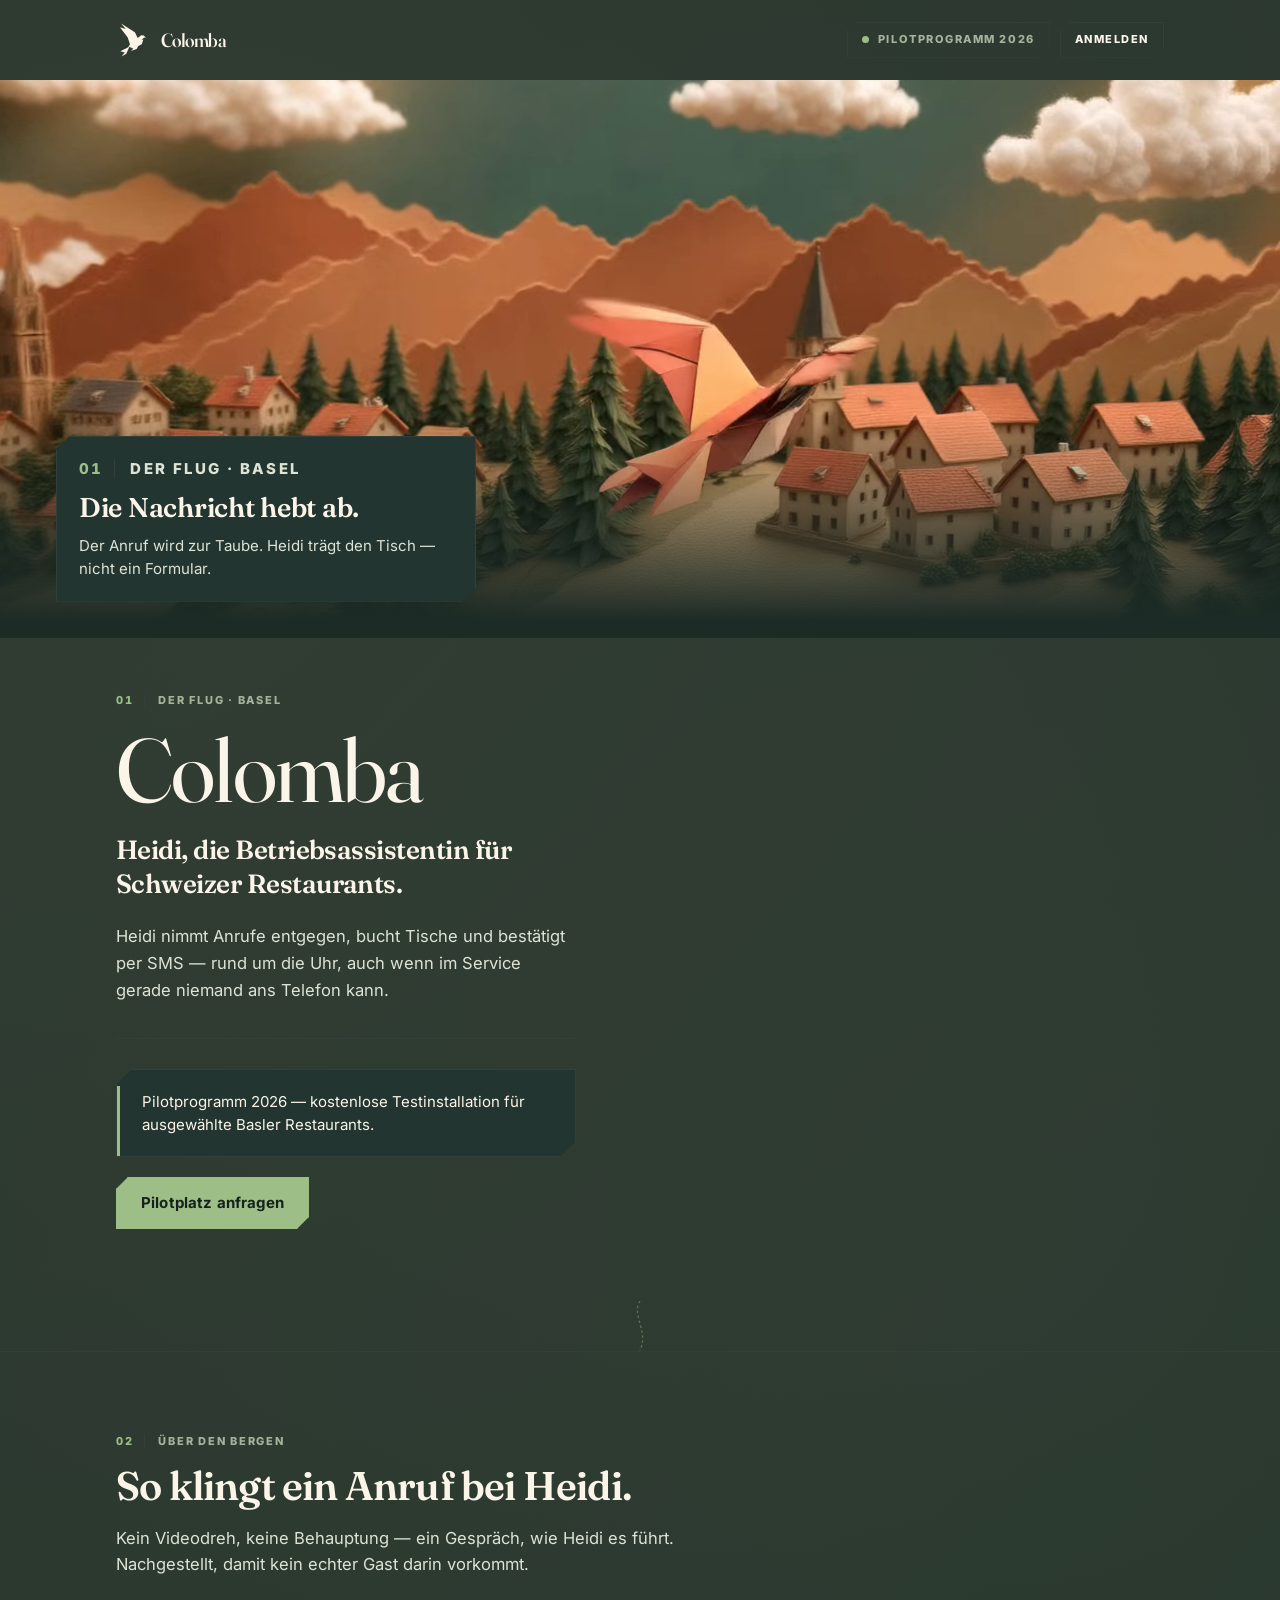
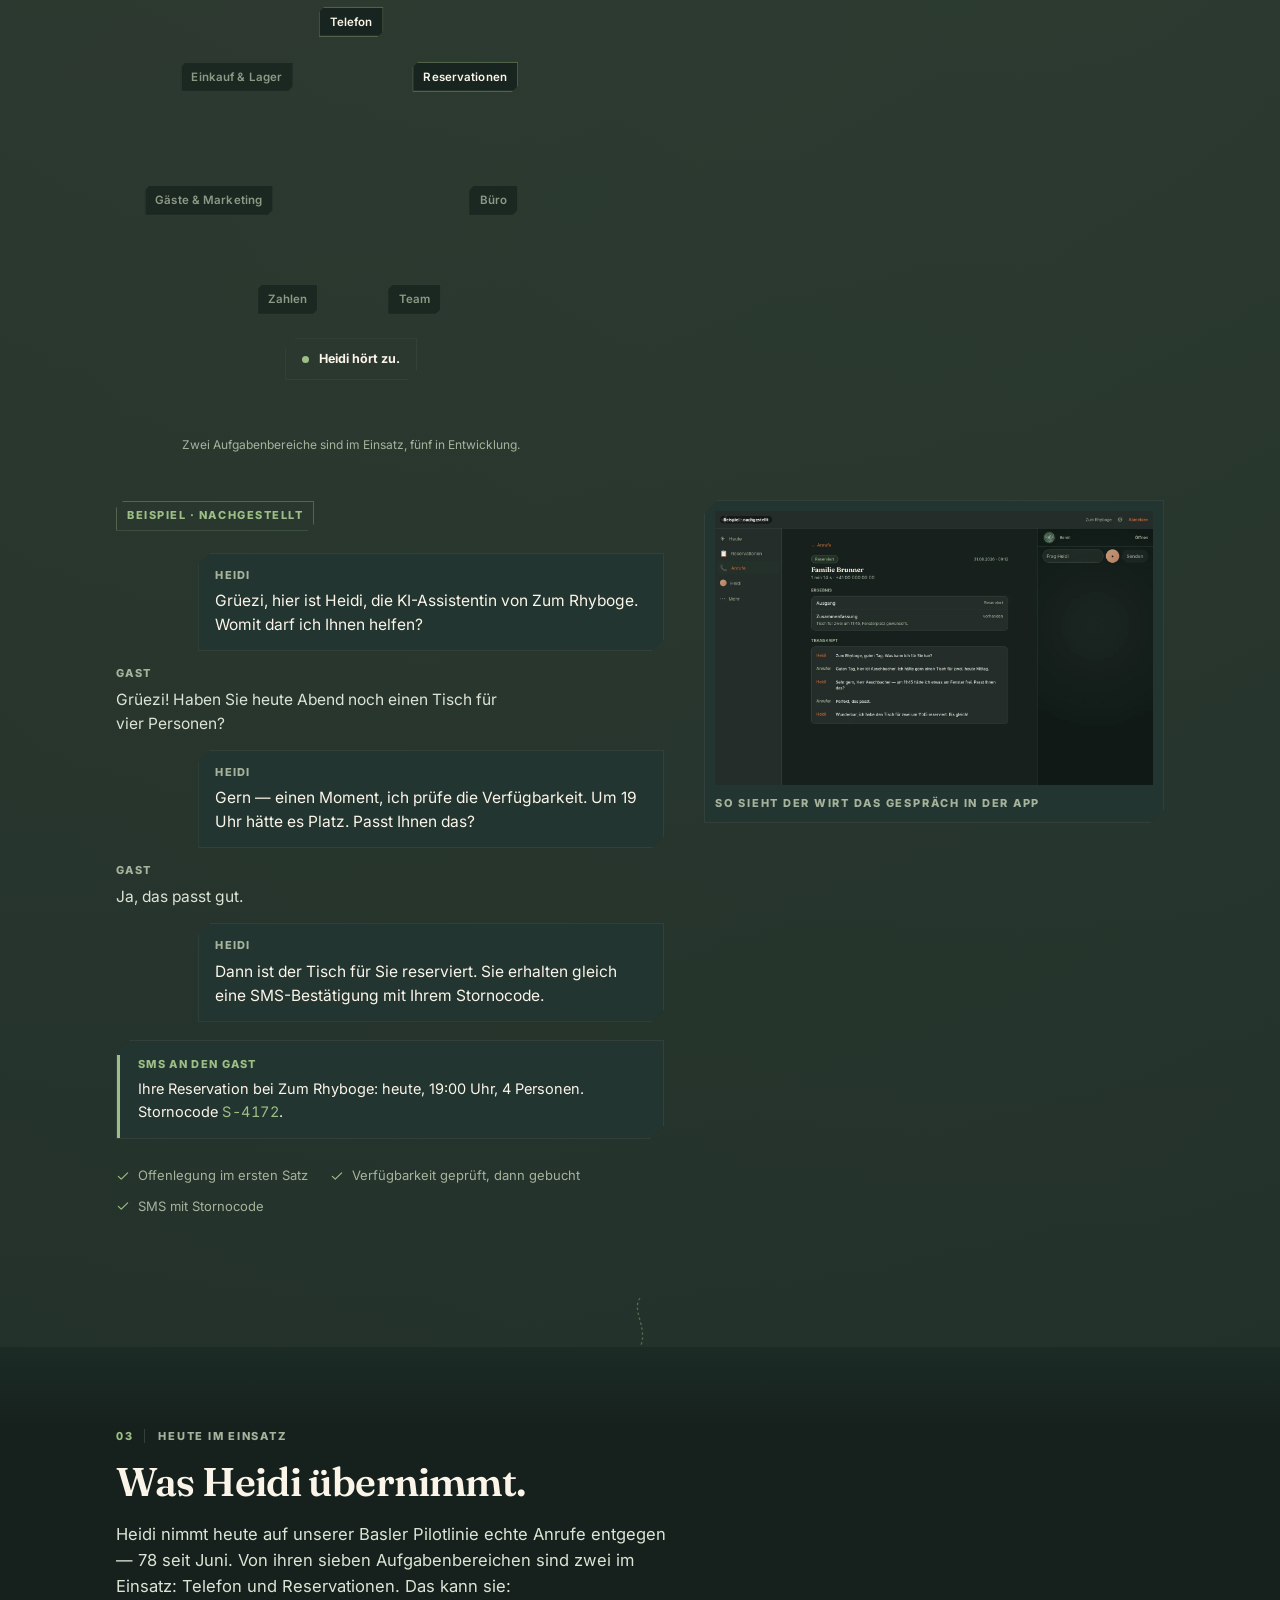
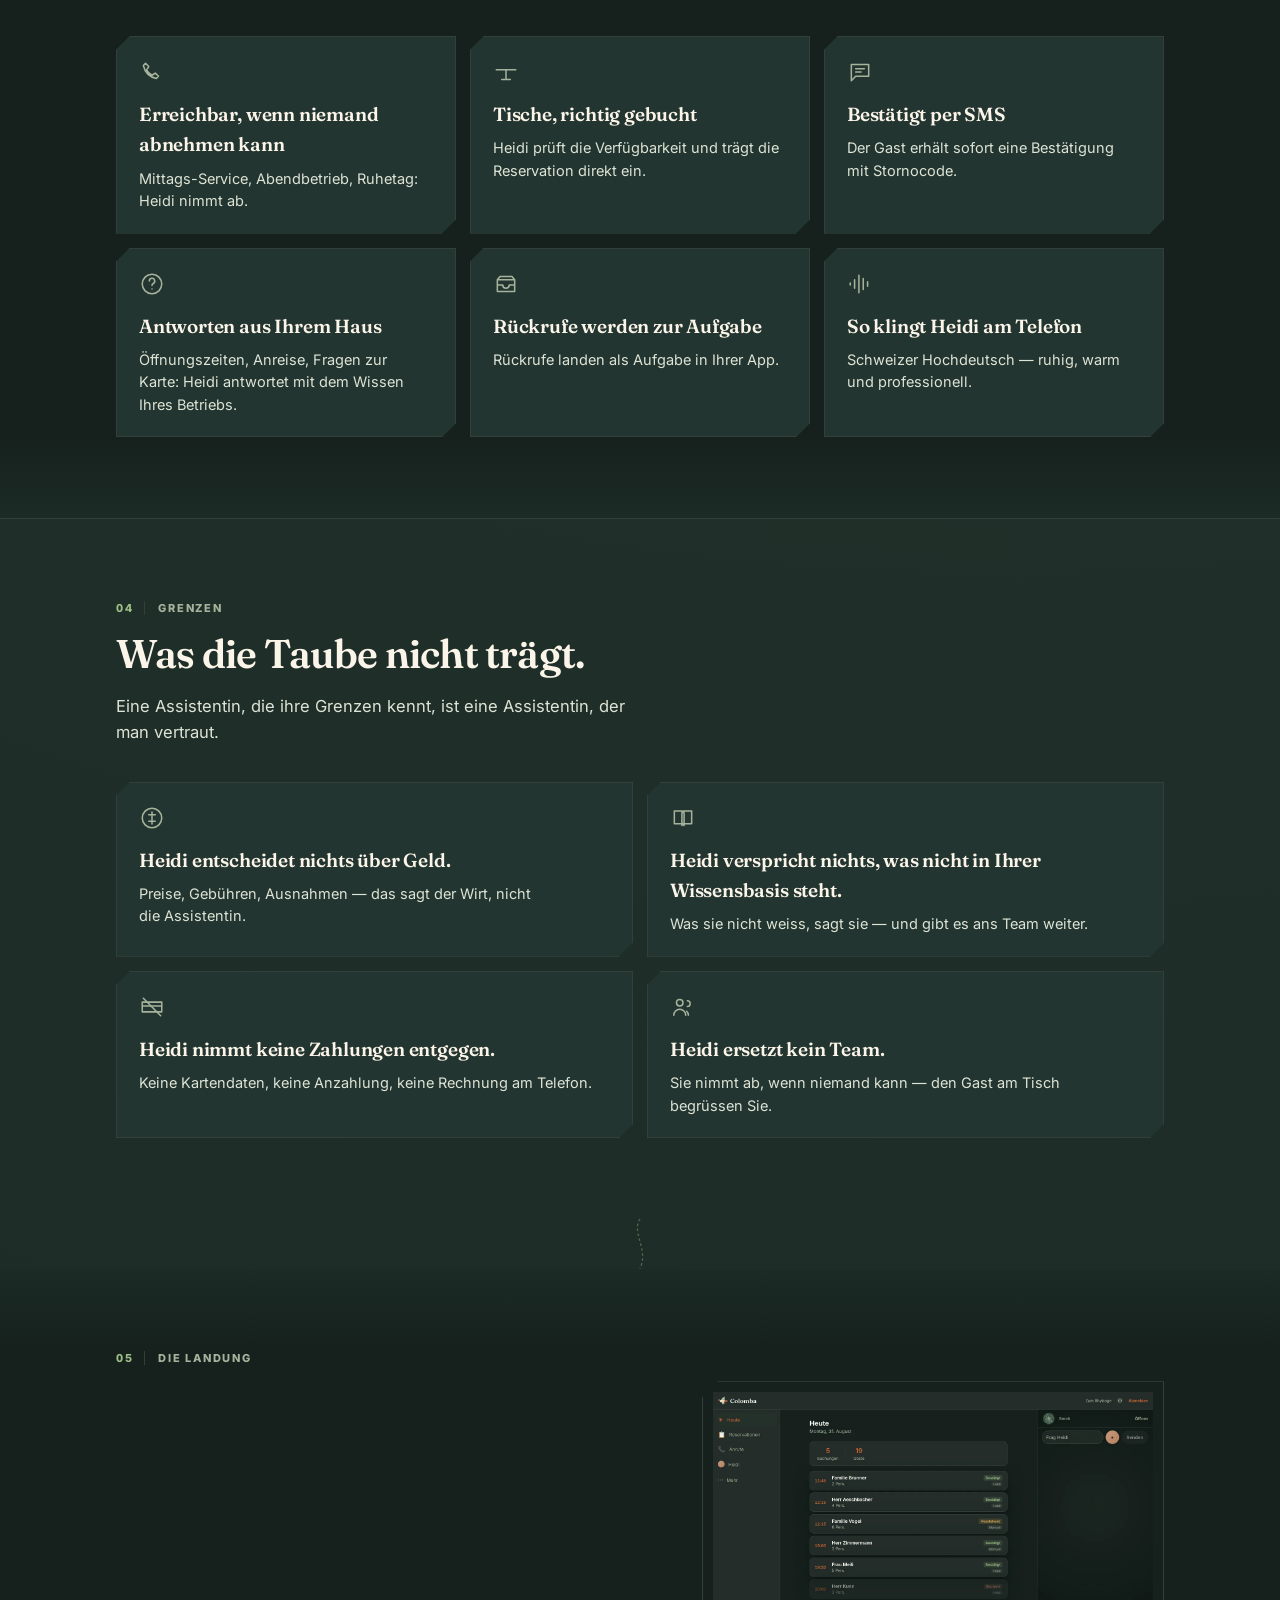
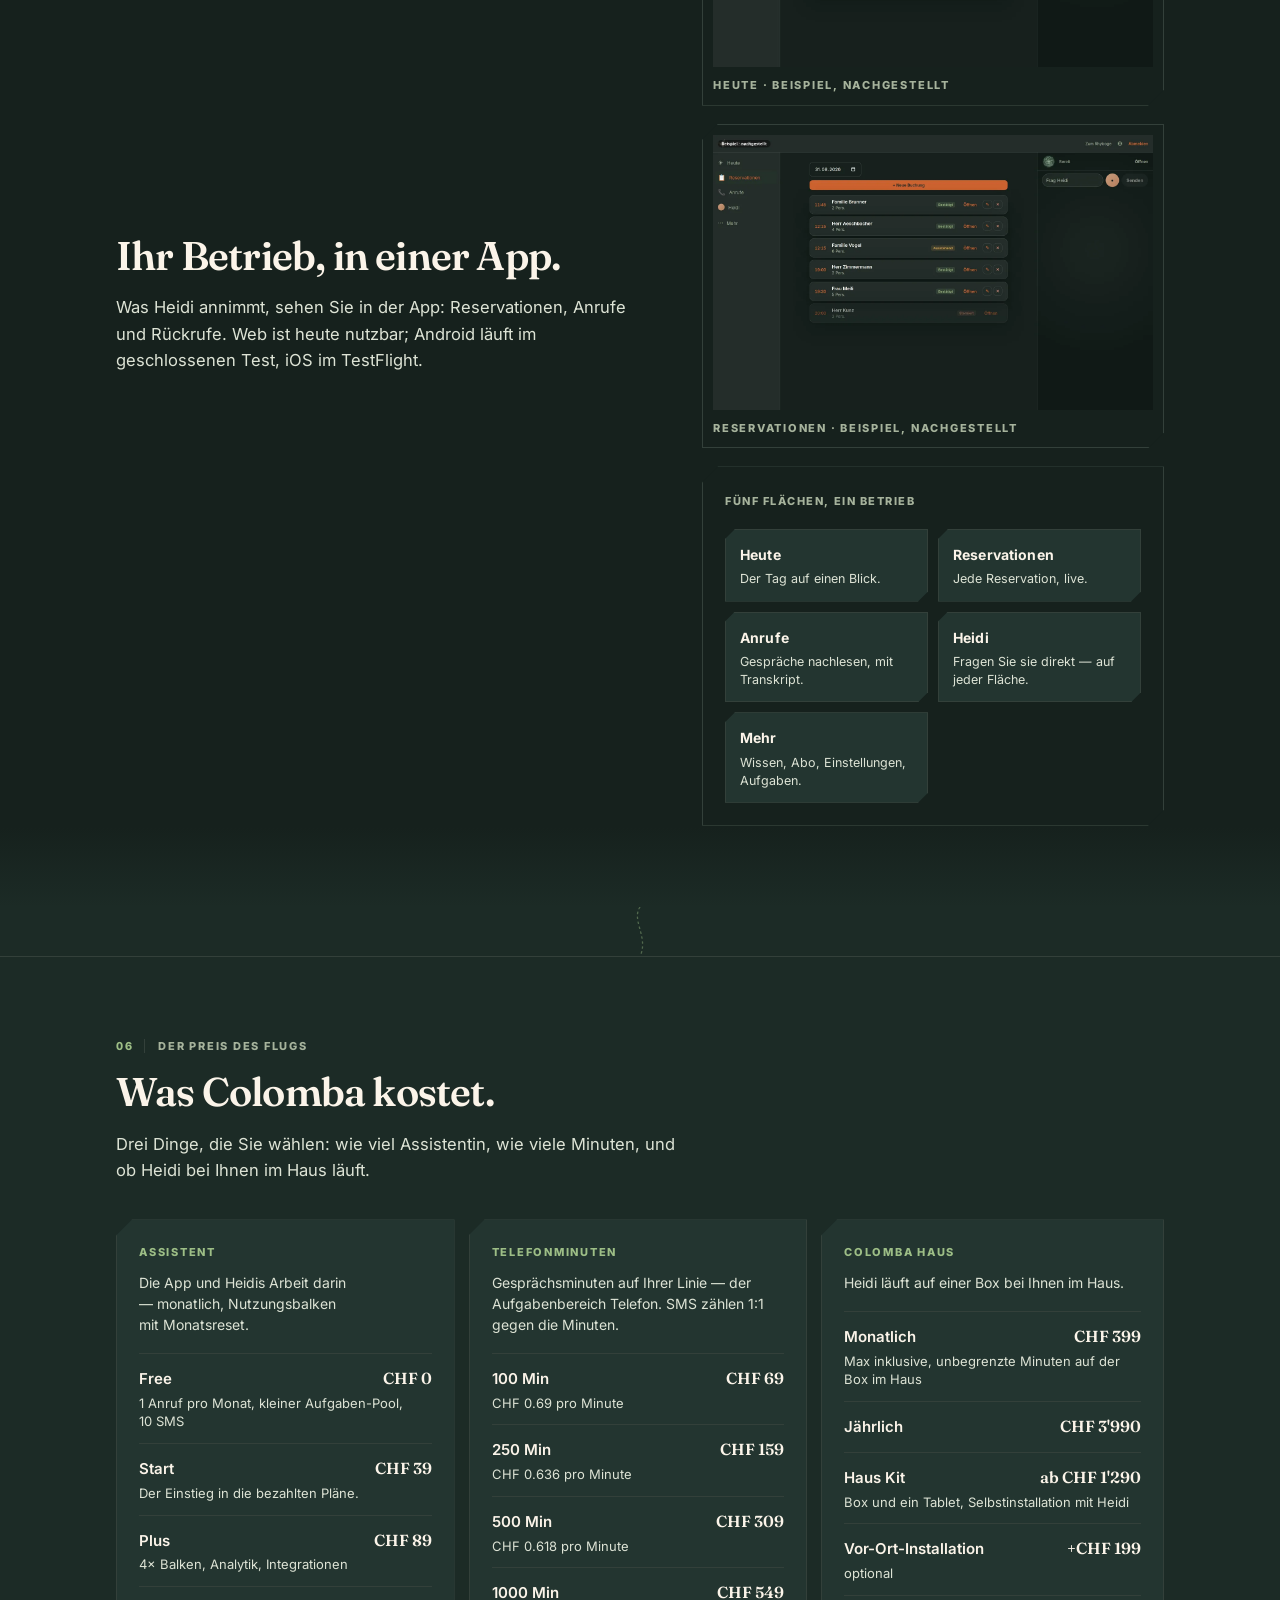
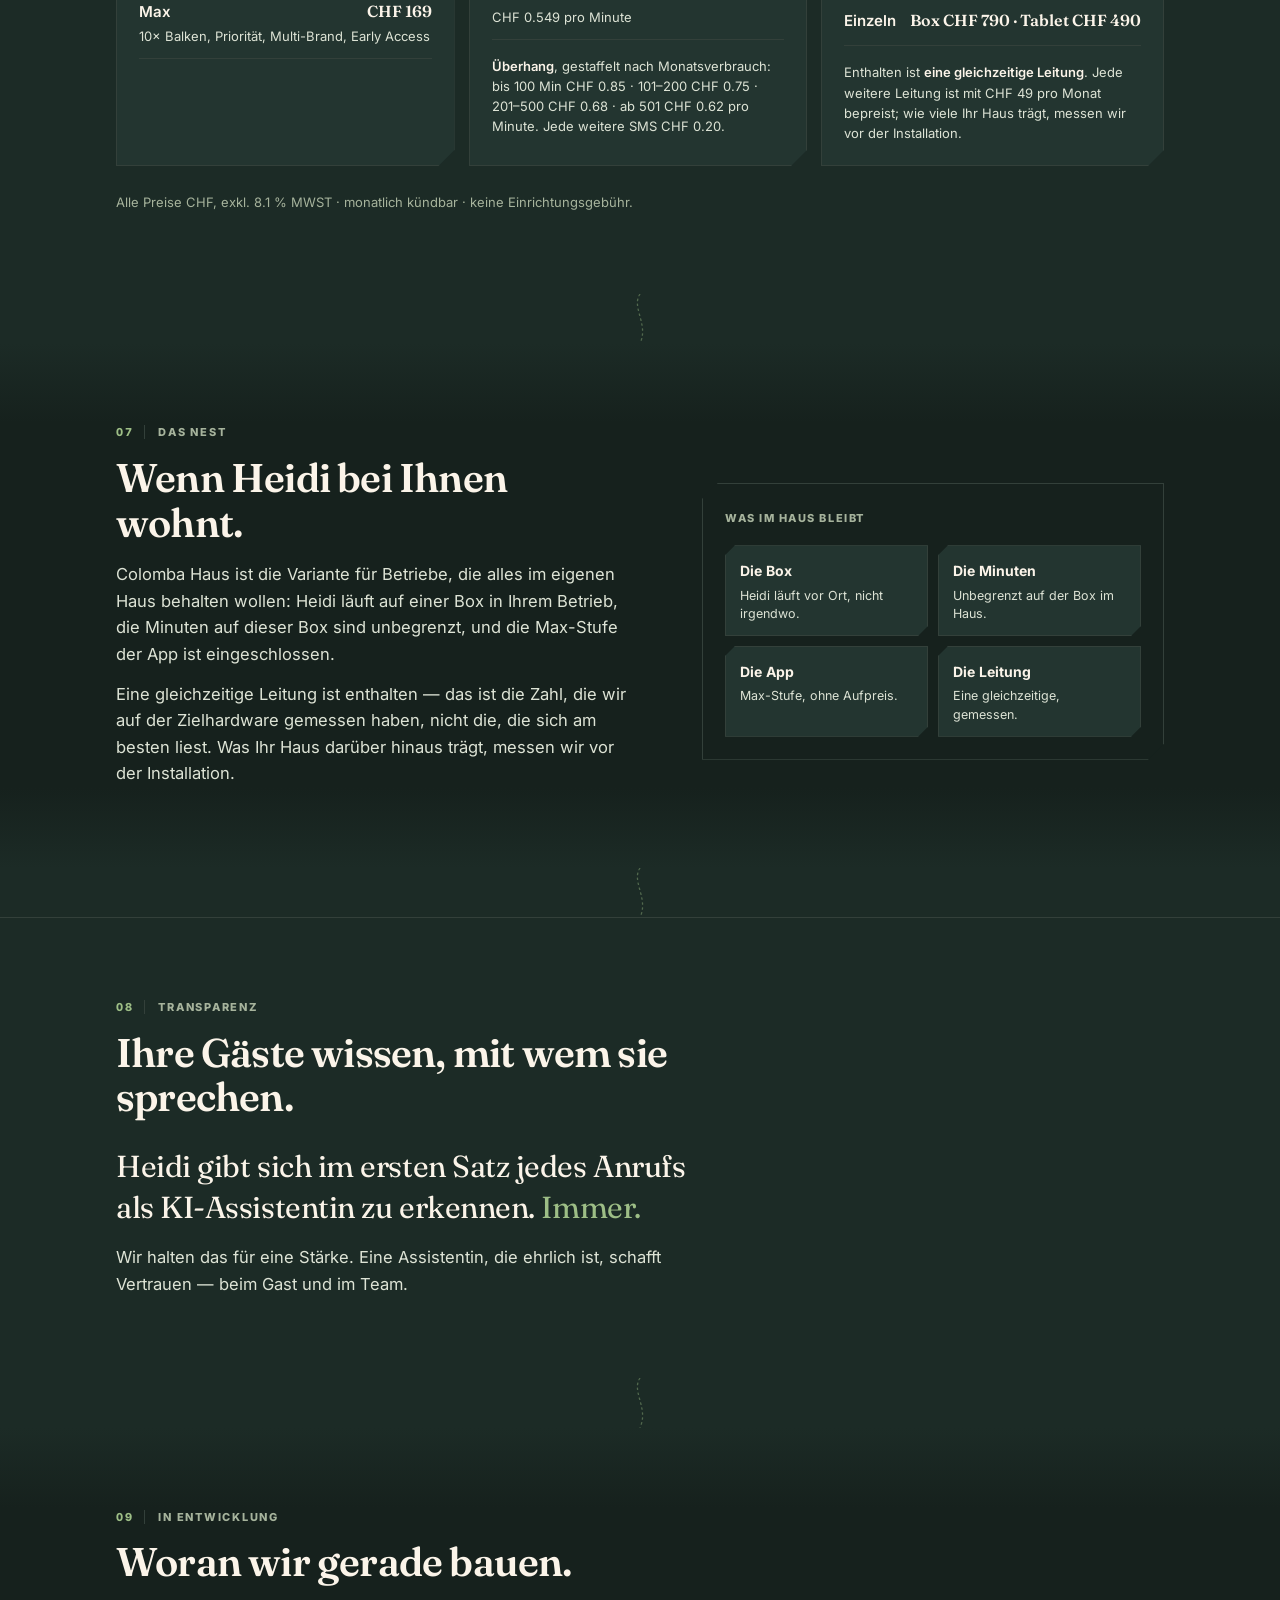
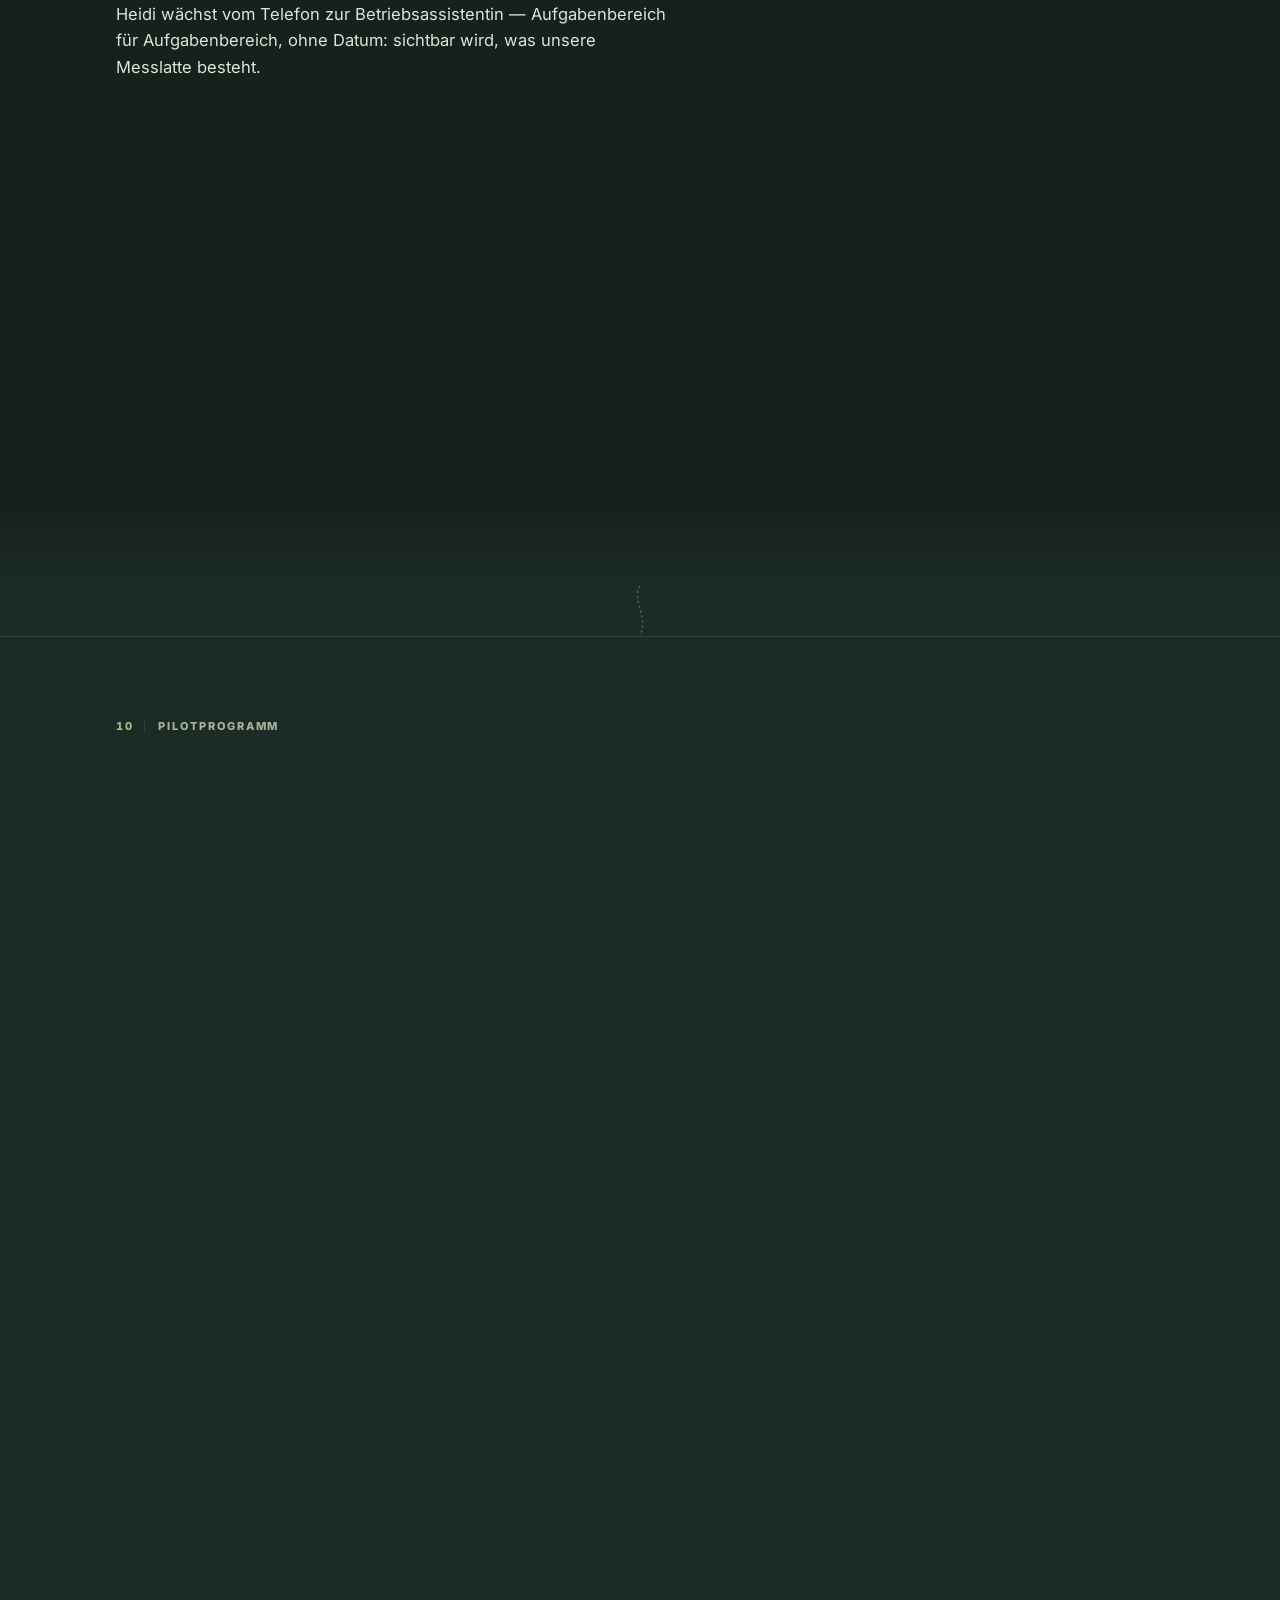
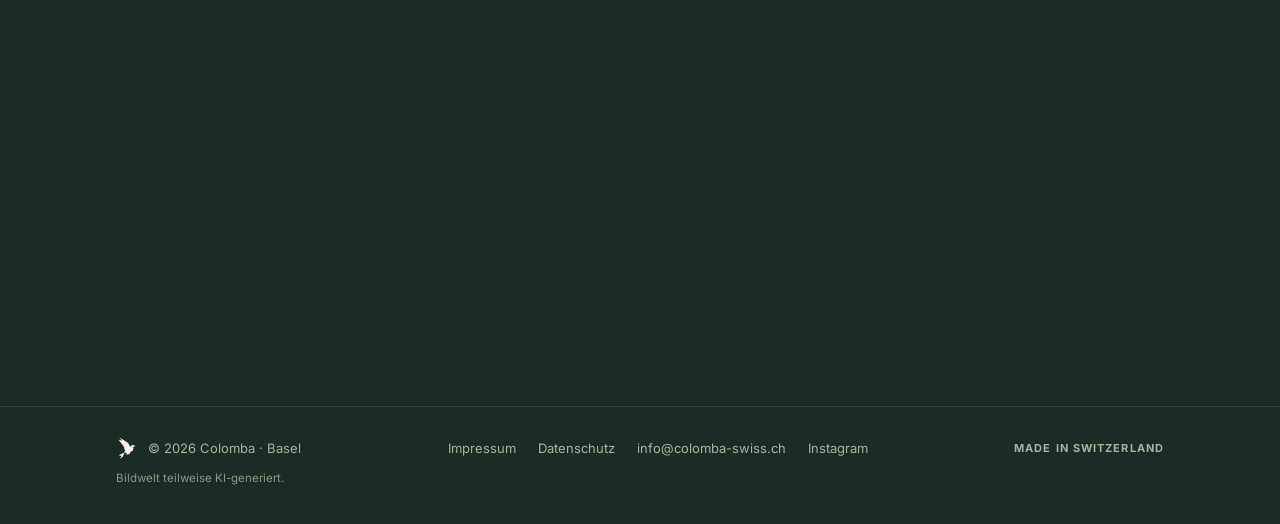
==== commit 2431b056: "live: WEBSITE-FLUG-V1 staging cb7566d" ====
--- a/index.html
+++ b/index.html
@@ -233,30 +233,44 @@
 }
 .pilot-card p { margin: 0; font-size: 15px; line-height: 1.55; color: var(--cream); text-wrap: pretty; }
 .contact-line { margin: 22px 0 0; font-size: 15px; color: var(--sage); }
+.btn {
+  --cut: 12px;
+  display: inline-block; padding: 13px 24px; background: var(--olive);
+  color: var(--forest-deep); border: 1px solid var(--olive);
+  font-family: var(--sans); font-size: 15px; font-weight: 700; letter-spacing: .01em;
+}
+.btn:hover { background: var(--cream); border-color: var(--cream); }
+.btn:focus-visible { outline: 2px solid var(--cream); outline-offset: 3px; }
+.cta-row { margin: 20px 0 0; }
 .contact-line a { border-bottom: 1px solid rgba(157, 190, 134, .4); padding-bottom: 1px; }
 
 /* orb stage */
 .hero-stage { flex: 1 1 340px; min-width: 260px; display: flex; flex-direction: column; align-items: center; gap: 18px; }
 /* Kapitel-02-Grösse — der Orb ist hier ein Akzent neben dem Gespräch, keine Hero-Bühne mehr. */
-.hero-stage--compact { flex: none; max-width: 180px; margin: 28px 0 0; gap: 10px; }
-.hero-stage--compact .stage-box { max-width: 150px; }
+.hero-stage--compact { flex: none; max-width: 470px; margin: 28px 0 0; gap: 42px; padding: 46px 0 10px; }
+.hero-stage--compact .stage-box { max-width: 232px; }
 .stage-box { position: relative; width: 100%; max-width: 420px; aspect-ratio: 1; }
-.ring { position: absolute; inset: 0; pointer-events: none; --r: calc(50% - 26px); }
+.ring { position: absolute; inset: 0; pointer-events: none; --r: calc(50% + 30px); }
 .ring .node {
-  position: absolute; transform: translate(-50%, -50%);
-  width: 34px; height: 34px; display: grid; place-items: center;
-  border: 1px solid rgba(157, 190, 134, .38);
-  background: rgba(35, 53, 48, .55);
-  clip-path: polygon(50% 0, 100% 25%, 100% 75%, 50% 100%, 0 75%, 0 25%);
-}
-.ring svg { display: block; }
+  --cut: 6px;
+  position: absolute; transform: translate(-50%, -50%); white-space: nowrap;
+  padding: 5px 10px; font-size: 11.5px; font-weight: 600; letter-spacing: .01em;
+  color: var(--sage); border: 1px solid var(--hairline);
+  background: rgba(22, 33, 29, .86);
+  clip-path: polygon(var(--cut) 0, 100% 0, 100% calc(100% - var(--cut)), calc(100% - var(--cut)) 100%, 0 100%, 0 var(--cut));
+}
+/* In use today — the only two that are lit. */
+.ring .node.live { color: var(--cream); border-color: rgba(157, 190, 134, .5); }
+/* In development — dimmed AND set back, so the split does not rest on hue alone. */
+.ring .node:not(.live) { opacity: .8; }
+.orb-legend { margin: 0; font-size: 12px; color: var(--sage); text-align: center; }
 .orb-mount { position: absolute; left: 50%; top: 50%; width: 62%; height: 62%; transform: translate(-50%, -50%); }
 /* Static ember: the resting light before (or instead of) WebGL — a bright,
    saturated centre falling off fast, per the design-bar »light, not fog« rule. */
 .ember {
   position: absolute; inset: 0; border-radius: 999px;
   background:
-    radial-gradient(circle at 50% 50%, rgba(251, 244, 233, .85) 0%, rgba(168, 205, 150, .55) 7%, rgba(110, 138, 118, .28) 22%, rgba(62, 90, 76, .12) 40%, transparent 62%);
+    radial-gradient(circle at 50% 50%, rgba(251, 244, 233, .62) 0%, rgba(157, 190, 134, .36) 7%, rgba(110, 138, 118, .16) 22%, rgba(62, 90, 76, .07) 40%, transparent 62%);
   transition: opacity 1.2s ease;
 }
 .ember.faded { opacity: 0; }
@@ -407,6 +421,7 @@
 
 /* --------------------------------------------------------------- kommt */
 .kommt { list-style: none; margin: 30px 0 0; padding: 0; max-width: 720px; }
+.rail .kommt { margin: 0; max-width: none; }
 .kommt li {
   display: flex; flex-wrap: wrap; gap: 4px 18px; align-items: baseline;
   padding: 14px 0; border-top: 1px solid var(--hairline);
@@ -462,19 +477,17 @@
   .hero-grid { gap: 22px; }
   .hero-stage { order: -1; gap: 10px; }
   .stage-box { max-width: 250px; }
-  .ring { --r: calc(50% - 18px); }
-  .ring .node { width: 30px; height: 30px; }
+  .hero-stage--compact { max-width: 100%; padding: 0; }
+  .hero-stage--compact .stage-box { max-width: 178px; margin-bottom: 96px; }
+  /* No room to orbit at 390px — the ring unwraps into a centred row below. */
+  .ring { inset: auto; top: calc(100% + 16px); left: 50%; transform: translateX(-50%);
+          display: flex; flex-wrap: wrap; justify-content: center; gap: 6px;
+          width: min(86vw, 420px); }
+  .ring .node { position: static; transform: none; left: auto; top: auto; }
   .bubble { max-width: 94%; }
   .kommt b { flex-basis: 100%; }
   .call-shot { flex-basis: 100%; max-width: 100%; }
   .app-shot { max-width: 100%; }
-}
-@media (max-width: 560px) {
-  /* Auf schmalen Geräten steht der Betrag unter seiner Zeile statt daneben:
-     `white-space: nowrap` auf .num würde die Seite sonst breiter machen als das
-     Fenster, und eine Seite, die seitlich scrollt, hat kein Layout mehr. */
-  .price-list li { grid-template-columns: 1fr; }
-  .price-list .num { text-align: left; white-space: normal; margin-top: 2px; }
 }
 @media (max-width: 480px) {
   body { font-size: 16px; }
@@ -533,6 +546,13 @@
   font-variant-numeric: tabular-nums; white-space: nowrap; text-align: right;
 }
 .price-list .note { grid-column: 1 / -1; font-size: 13px; line-height: 1.45; color: var(--text); text-wrap: pretty; }
+/* Moved down from above the base rules, where it was inert: same specificity, and a
+   media query adds none, so `white-space: nowrap` won and narrow phones could scroll
+   sideways. Declarations unchanged — only the position. */
+@media (max-width: 560px) {
+  .price-list li { grid-template-columns: 1fr; }
+  .price-list .num { text-align: left; white-space: normal; margin-top: 2px; }
+}
 .price-foot { margin: 16px 0 0; font-size: 13px; line-height: 1.55; color: var(--text); text-wrap: pretty; }
 .price-foot b { color: var(--cream); font-weight: 600; }
 .price-legal { margin: 26px 0 0; font-size: 13px; color: var(--sage); }
@@ -612,9 +632,9 @@
 
           <div class="cta-fallback">
             <div class="pilot-card cut">
-              <p>Pilotprogramm 2026 — wir richten ausgewählten Basler Restaurants eine kostenlose Testinstallation ein.</p>
+              <p>Pilotprogramm 2026 — kostenlose Testinstallation für ausgewählte Basler Restaurants.</p>
             </div>
-            <p class="contact-line">Anfragen: <a href="mailto:info@colomba-swiss.ch">info@colomba-swiss.ch</a> oder <a href="https://www.instagram.com/colombaswiss/" rel="me noopener">Instagram&nbsp;@colombaswiss</a> — wir melden uns persönlich.</p>
+            <p class="cta-row"><a class="btn cut" href="#pilot">Pilotplatz anfragen</a></p>
           </div>
         </div>
       </div>
@@ -644,6 +664,7 @@
         <span class="dot live" id="status-dot" aria-hidden="true"></span>
         <span id="status-text">Heidi hört zu.</span>
       </p>
+      <p class="orb-legend">Zwei Aufgabenbereiche sind im Einsatz, fünf in Entwicklung.</p>
     </div>
 
     <div class="anruf-grid">
@@ -762,7 +783,7 @@
       <div class="card cut rv">
         <svg viewBox="0 0 24 24" width="26" height="26" fill="none" stroke="#A6B39C" stroke-width="1.4" stroke-linecap="round" stroke-linejoin="round" aria-hidden="true"><path d="M4 5.5h7a2 2 0 012 2V19a2 2 0 00-2-1.6H4z M20 5.5h-7a2 2 0 00-2 2V19a2 2 0 012-1.6h7z"/></svg>
         <h3>Heidi verspricht nichts, was nicht in Ihrer Wissensbasis steht.</h3>
-        <p>Was sie nicht weiss, sagt sie — und legt es Ihnen als Aufgabe hin.</p>
+        <p>Was sie nicht weiss, sagt sie — und gibt es ans Team weiter.</p>
       </div>
       <div class="card cut rv">
         <svg viewBox="0 0 24 24" width="26" height="26" fill="none" stroke="#A6B39C" stroke-width="1.4" stroke-linecap="round" stroke-linejoin="round" aria-hidden="true"><path d="M3 7.5h18v9H3z M3 11h18"/><path d="M4 4l16 16"/></svg>
@@ -790,30 +811,32 @@
     <div class="app-grid">
       <div class="app-copy">
         <h2 class="rv">Ihr Betrieb, in einer App.</h2>
-        <p class="band-lead rv">Alles, was Heidi annimmt, sehen Sie sofort: jede Buchung, jeder Anruf, jede Aufgabe. Für Web und Android — iOS folgt.</p>
+        <p class="band-lead rv">Was Heidi annimmt, sehen Sie in der App: Reservationen, Anrufe und Rückrufe.
+        Web ist heute nutzbar; Android läuft im geschlossenen Test, iOS im TestFlight.</p>
       </div>
       <div class="app-visual rv">
         <figure class="app-shot main cut">
           <picture>
             <source type="image/webp" srcset="assets/app/s1-reservationen@1x.webp 1x, assets/app/s1-reservationen@2x.webp 2x">
-            <img src="assets/app/s1-reservationen@1x.webp" width="1440" height="900" loading="lazy" alt="App-Ansicht: Heute, Reservationsliste (Zum Rhyboge)">
+            <img src="assets/app/s1-reservationen@1x.webp" width="1440" height="900" loading="lazy" alt="App-Ansicht: Heute, Reservationsliste, nachgestellt (Zum Rhyboge)">
           </picture>
-          <figcaption class="eyebrow">Heute · Reservationsliste</figcaption>
+          <figcaption class="eyebrow">Heute · Beispiel, nachgestellt</figcaption>
         </figure>
         <figure class="app-shot cut">
           <picture>
             <source type="image/webp" srcset="assets/app/s4-buchungen@1x.webp 1x, assets/app/s4-buchungen@2x.webp 2x">
-            <img src="assets/app/s4-buchungen@1x.webp" width="1440" height="900" loading="lazy" alt="App-Ansicht: Buchungen, Reservationsliste, nachgestellt (Zum Rhyboge)">
+            <img src="assets/app/s4-buchungen@1x.webp" width="1440" height="900" loading="lazy" alt="App-Ansicht: Reservationen, nachgestellt (Zum Rhyboge)">
           </picture>
-          <figcaption class="eyebrow">Buchungen · Reservationsliste, nachgestellt</figcaption>
+          <figcaption class="eyebrow">Reservationen · Beispiel, nachgestellt</figcaption>
         </figure>
         <div class="rail cut">
-          <p class="rail-title">Vier Ansichten, ein Tag</p>
+          <p class="rail-title">Fünf Flächen, ein Betrieb</p>
           <div class="rail-tabs">
             <div class="rail-tab cut"><b>Heute</b><span>Der Tag auf einen Blick.</span></div>
-            <div class="rail-tab cut"><b>Buchungen</b><span>Jede Reservation, live.</span></div>
-            <div class="rail-tab cut"><b>Anrufe</b><span>Jedes Gespräch, nachvollziehbar.</span></div>
-            <div class="rail-tab cut"><b>Aufgaben</b><span>Rückrufe und offene Punkte.</span></div>
+            <div class="rail-tab cut"><b>Reservationen</b><span>Jede Reservation, live.</span></div>
+            <div class="rail-tab cut"><b>Anrufe</b><span>Gespräche nachlesen, mit Transkript.</span></div>
+            <div class="rail-tab cut"><b>Heidi</b><span>Fragen Sie sie direkt — auf jeder Fläche.</span></div>
+            <div class="rail-tab cut"><b>Mehr</b><span>Wissen, Abo, Einstellungen, Aufgaben.</span></div>
           </div>
         </div>
       </div>
@@ -839,7 +862,7 @@
         <p class="price-sub">Die App und Heidis Arbeit darin — monatlich, Nutzungsbalken mit Monatsreset.</p>
         <ul class="price-list">
           <li><b>Free</b><span class="num">CHF 0</span><span class="note">1 Anruf pro Monat, kleiner Aufgaben-Pool, 10 SMS</span></li>
-          <li><b>Start</b><span class="num">CHF 39</span></li>
+          <li><b>Start</b><span class="num">CHF 39</span><span class="note">Der Einstieg in die bezahlten Pläne.</span></li>
           <li><b>Plus</b><span class="num">CHF 89</span><span class="note">4× Balken, Analytik, Integrationen</span></li>
           <li><b>Max</b><span class="num">CHF 169</span><span class="note">10× Balken, Priorität, Multi-Brand, Early Access</span></li>
         </ul>
@@ -951,9 +974,47 @@
   <section class="band" id="pilot">
     <div class="wrap">
     <p class="eyebrow"><span class="ch">10</span> Pilotprogramm</p>
+    <h2 class="rv">Pilotprogramm 2026.</h2>
+    <p class="band-lead rv">Wir richten ausgewählten Basler Restaurants eine kostenlose Testinstallation ein — und
+    lernen dabei, was eine Betriebsassistentin im Alltag wirklich können muss.</p>
+
+    <div class="cards">
+      <div class="card cut rv">
+        <h3>Für wen</h3>
+        <p>Restaurants in Basel. Wir öffnen drei bis fünf Plätze — so viele, wie wir persönlich begleiten
+        können, und nur solange sie frei sind.</p>
+      </div>
+      <div class="card cut rv">
+        <h3>Was Sie bekommen</h3>
+        <p>Eine kostenlose Testinstallation bis zum 31. Oktober 2026: Telefon, Reservationen und die App —
+        eingerichtet und begleitet. Von uns kommt keine Rechnung; was die Umleitung Ihrer Nummer kostet,
+        entscheidet Ihr Telefontarif.</p>
+      </div>
+      <div class="card cut rv">
+        <h3>Was wir brauchen</h3>
+        <p>Eine Rufumleitung auf Ihre Colomba-Nummer — je nach Anbieter richten wir sie zusammen ein —,
+        rund 30 Minuten Ihrer Zeit und ehrliches Feedback, auch wenn es unbequem ist.</p>
+      </div>
+      <div class="card cut rv">
+        <h3>Danach</h3>
+        <p>Ab dem 1. November 2026 entscheiden Sie: weiter oder Stopp. Keine Verpflichtung, keine Kündigungsfrist.</p>
+      </div>
+    </div>
+
+    <div class="rail cut rv">
+      <p class="rail-title">So läuft es</p>
+      <ul class="kommt">
+        <li><b>1 · Anfrage</b><span>Eine Zeile per E-Mail genügt.</span></li>
+        <li><b>2 · Gespräch</b><span>Wir schauen gemeinsam, ob Heidi zu Ihrem Betrieb passt.</span></li>
+        <li><b>3 · Einrichtung</b><span>Wissensbasis und Tischplan in rund 30 Minuten; die Umleitung je nach Anbieter.</span></li>
+        <li><b>4 · Heidi nimmt ab</b><span>Sie hören mit und korrigieren, was nicht passt.</span></li>
+        <li><b>5 · Auswertung</b><span>Was hat funktioniert, was fehlt noch — offen besprochen.</span></li>
+      </ul>
+    </div>
+
     <div class="pilot-final cut rv">
-      <p class="big">Pilotprogramm 2026 — wir richten ausgewählten Basler Restaurants eine kostenlose Testinstallation ein.</p>
-      <p class="after">Anfragen: <a href="mailto:info@colomba-swiss.ch">info@colomba-swiss.ch</a> oder <a href="https://www.instagram.com/colombaswiss/" rel="me noopener">Instagram&nbsp;@colombaswiss</a> — wir melden uns persönlich.</p>
+      <p class="big">Ein Pilotplatz ist ein Gespräch entfernt.</p>
+      <p class="after"><a class="btn cut" href="mailto:info@colomba-swiss.ch?subject=Pilotplatz%20anfragen">Pilotplatz anfragen</a></p>
     </div>
     </div>
   </section>
